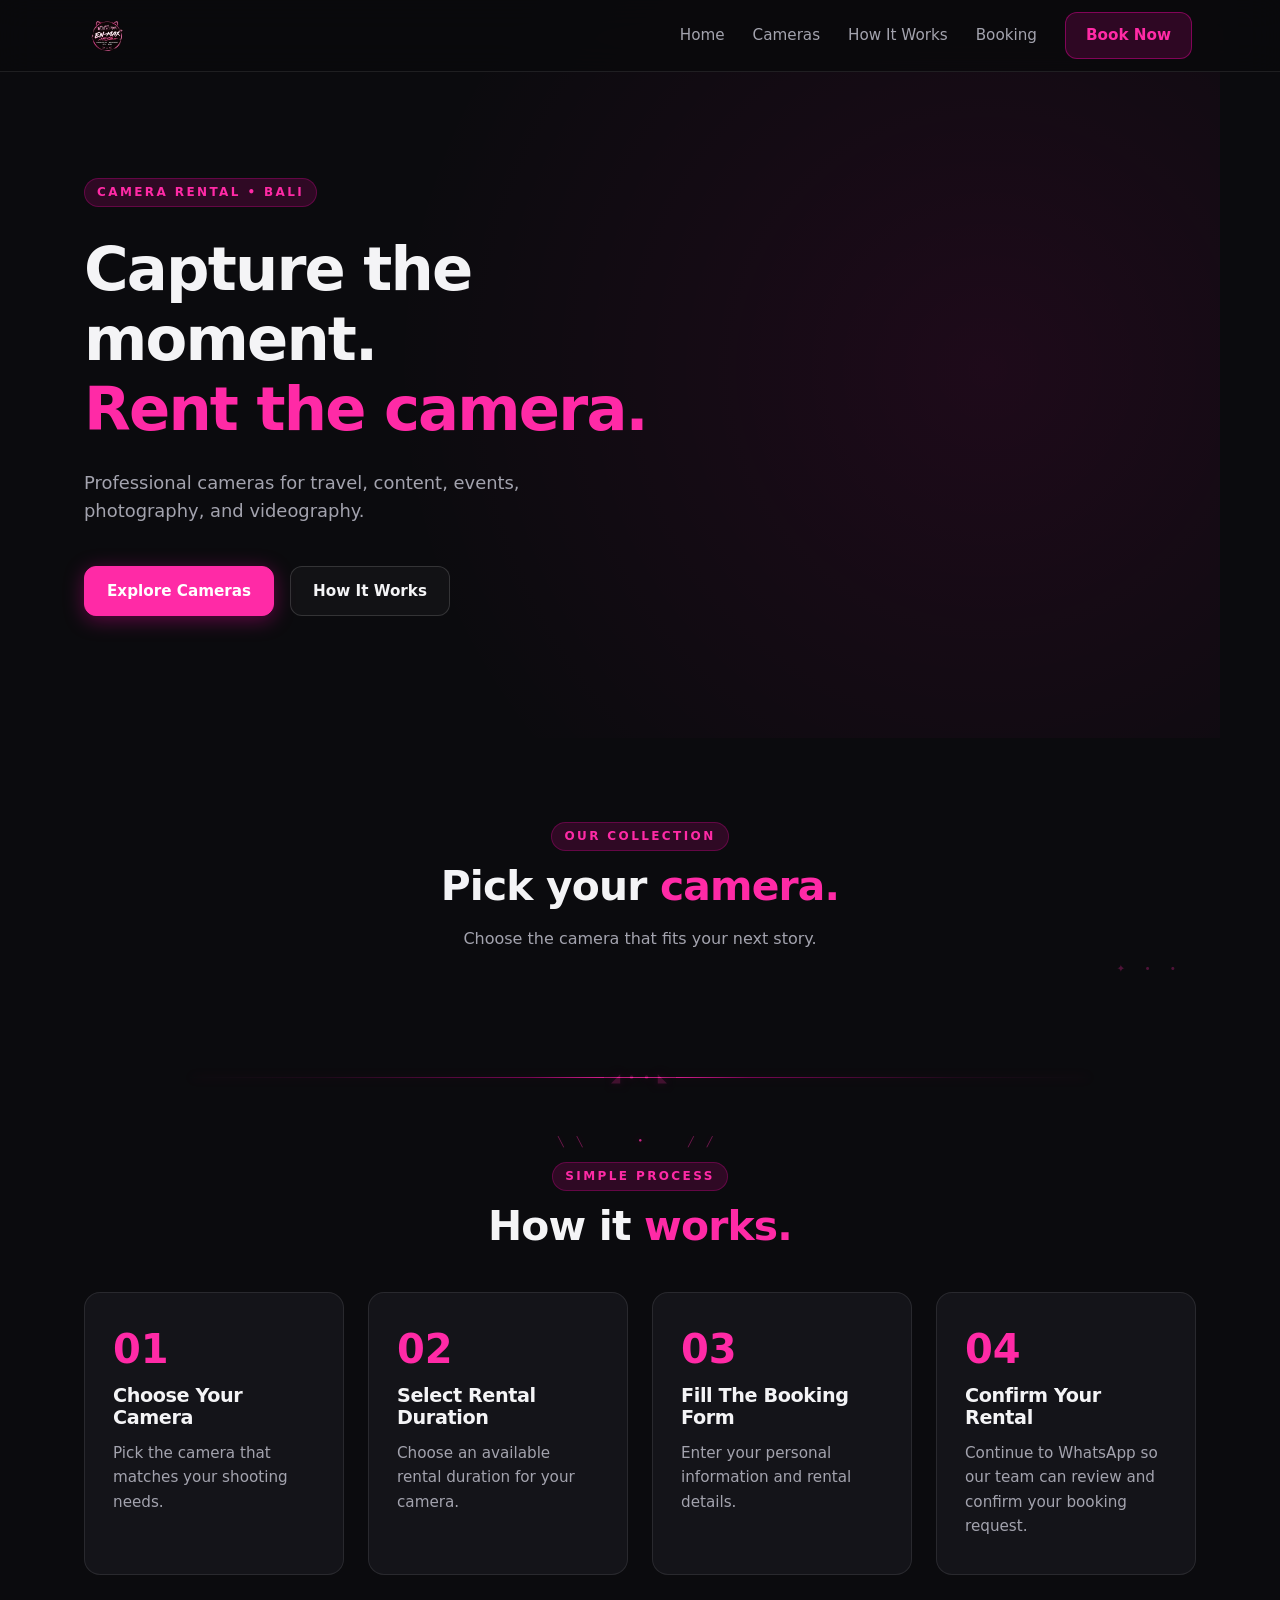
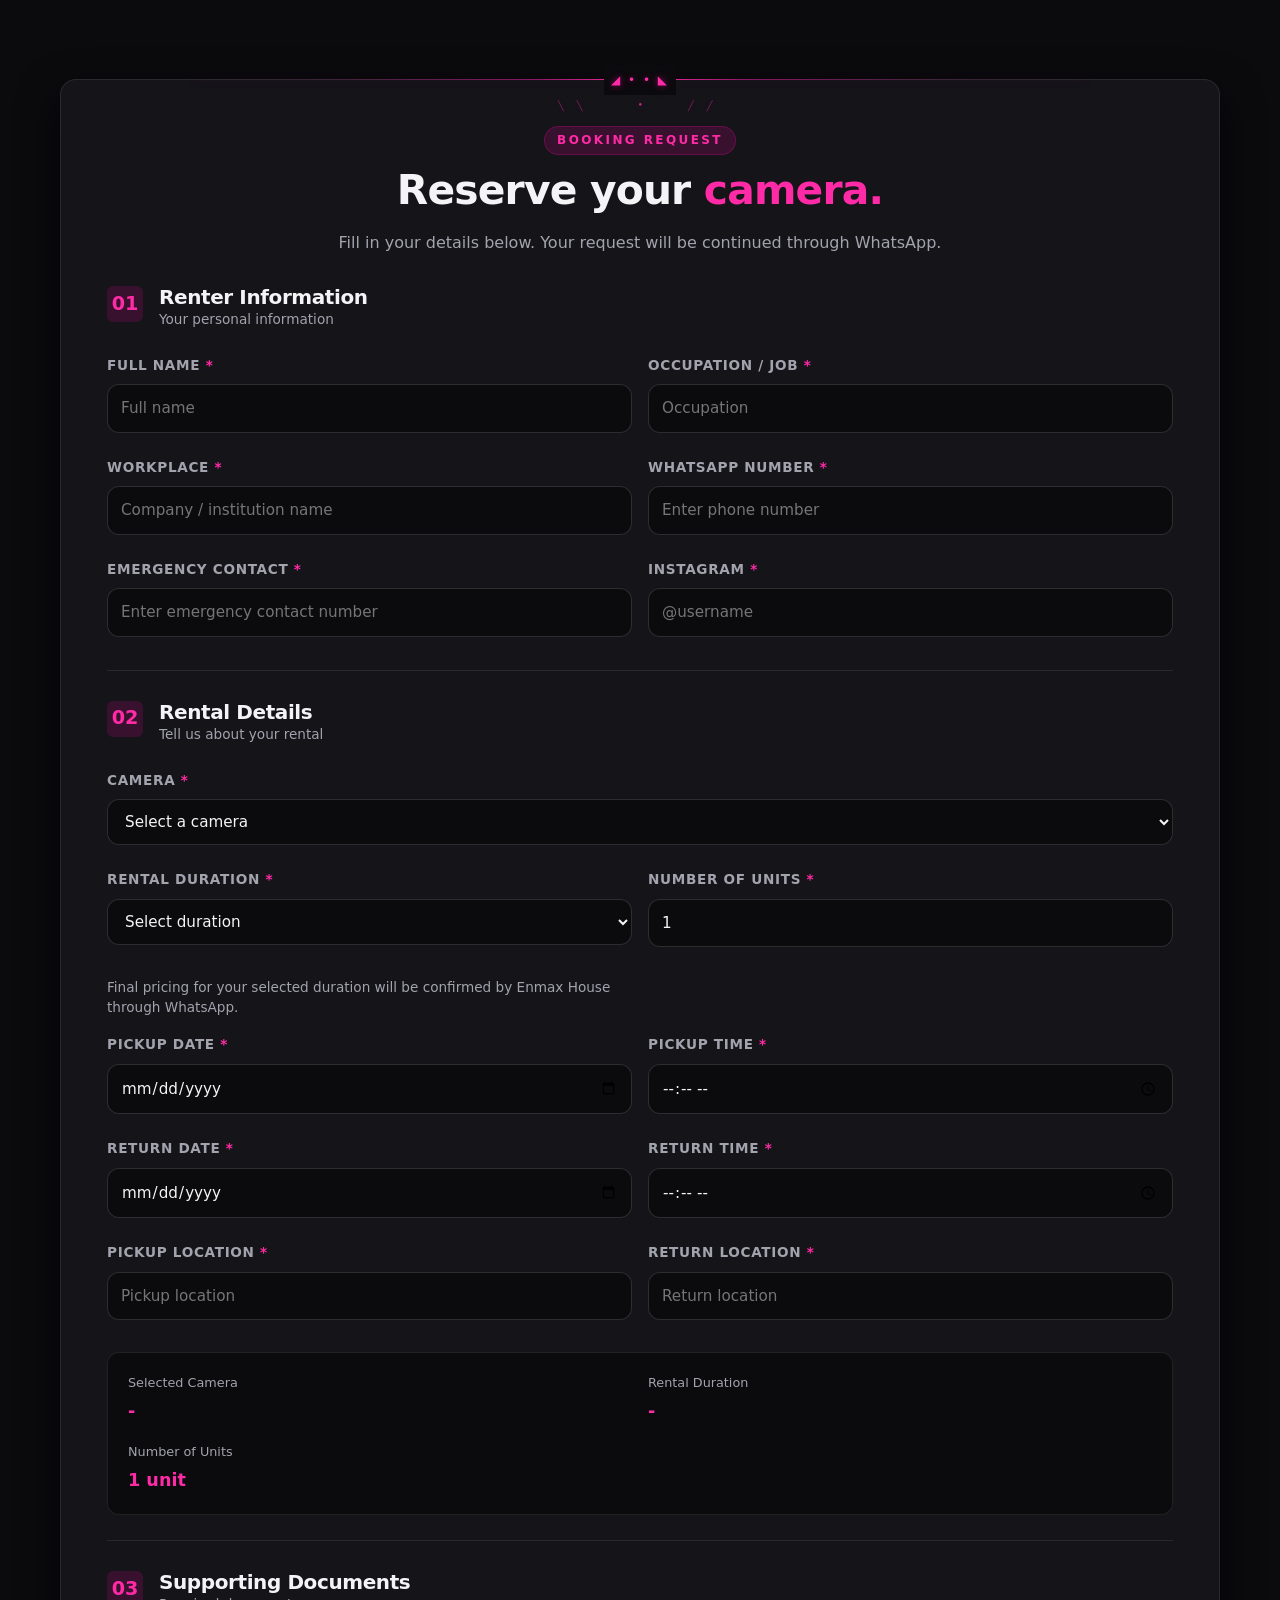
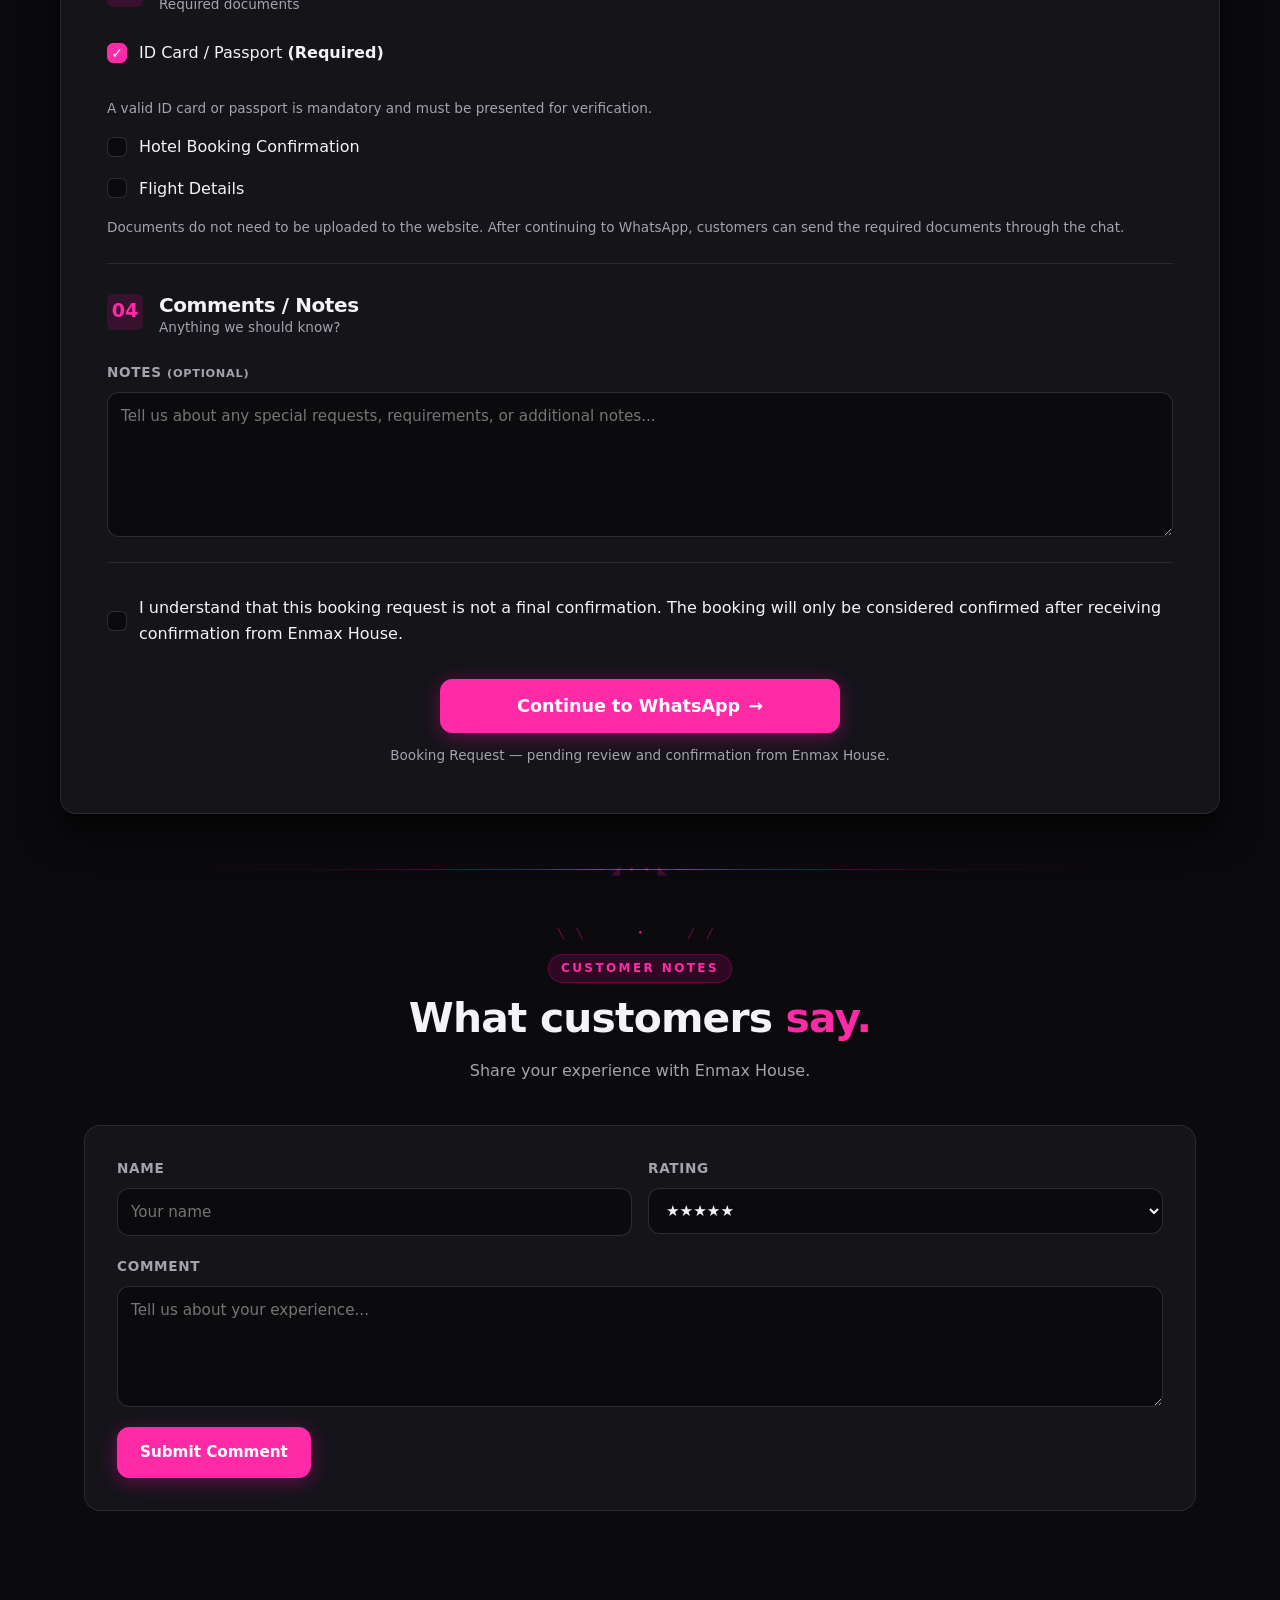
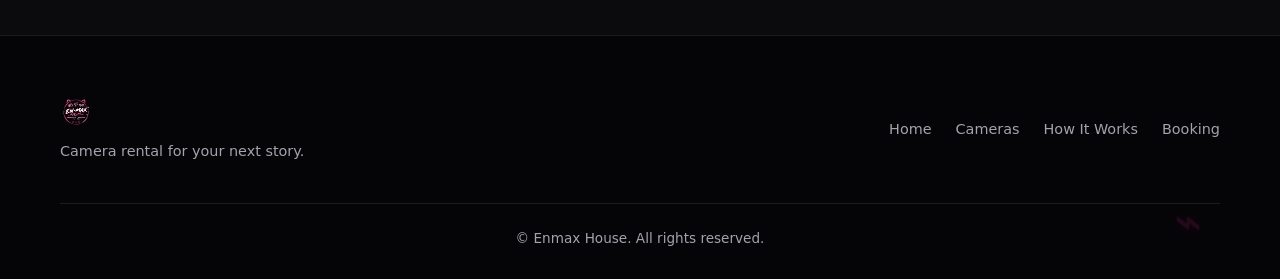
==== index.html @ c50aa487 "update design" ====
<!doctype html>
<html lang="en">
  <head>
    <meta charset="UTF-8" />
    <meta name="viewport" content="width=device-width, initial-scale=1.0" />
    <meta
      name="description"
      content="Enmax House — Camera rental in Bali for travel, content, events, photography, and videography."
    />

    <meta property="og:type" content="website" />
    <meta property="og:title" content="Enmax House — Camera Rental" />
    <meta
      property="og:description"
      content="Capture the moment. Rent the camera."
    />
    <meta
      property="og:image"
      content="https://enmaxhouse.my.id/assets/og-logo.jpg"
    />
    <meta property="og:url" content="https://enmaxhouse.my.id/" />
    <meta property="og:site_name" content="Enmax House" />

    <meta name="twitter:card" content="summary_large_image" />
    <meta name="twitter:title" content="Enmax House — Camera Rental" />
    <meta
      name="twitter:description"
      content="Capture the moment. Rent the camera."
    />
    <meta
      name="twitter:image"
      content="https://enmaxhouse.my.id/assets/og-logo.jpg"
    />

    <title>Enmax House — Camera Rental</title>

    <link rel="stylesheet" href="css/style.css" />
    <link
      rel="stylesheet"
      href="https://cdn.jsdelivr.net/npm/intl-tel-input@24.6.0/build/css/intlTelInput.css"
    />

    <style>
      /* ================= AVAILABILITY CALENDAR ================= */
      .availability-calendar-section {
        margin: 0 0 36px;
        padding: 24px;
        border: 1px solid rgba(255, 42, 166, 0.25);
        border-radius: 16px;
        background: rgba(15, 15, 19, 0.92);
        color: #f5f5f5;
      }

      .availability-calendar-heading h3 {
        margin: 0 0 8px;
        font-size: 1.35rem;
      }

      .availability-calendar-heading p,
      .availability-calendar-note {
        color: #b9b9c2;
        line-height: 1.6;
        font-size: 0.92rem;
      }

      .availability-calendar-controls {
        display: flex;
        flex-wrap: wrap;
        align-items: end;
        gap: 12px;
        margin: 18px 0;
      }

      .availability-calendar-controls .form-group {
        flex: 1 1 220px;
        margin: 0;
      }

      .availability-calendar-controls select {
        width: 100%;
        min-height: 44px;
      }

      .availability-calendar-toolbar {
        display: flex;
        justify-content: space-between;
        align-items: center;
        gap: 12px;
        margin: 18px 0 14px;
      }

      .availability-calendar-toolbar strong {
        text-align: center;
      }

      .availability-calendar-toolbar button,
      .calendar-date-button {
        font: inherit;
      }

      .availability-calendar-toolbar button {
        min-width: 40px;
        min-height: 38px;
        padding: 6px 12px;
        border: 1px solid rgba(255, 42, 166, 0.45);
        border-radius: 8px;
        background: #18181e;
        color: #fff;
        cursor: pointer;
      }

      .availability-calendar-toolbar button:hover {
        border-color: #ff2aa6;
        color: #ff2aa6;
      }

      .availability-calendar-grid {
        display: grid;
        grid-template-columns: repeat(7, minmax(0, 1fr));
        gap: 7px;
      }

      .calendar-weekday {
        padding: 8px 2px;
        text-align: center;
        color: #aaaab5;
        font-size: 0.76rem;
        font-weight: 700;
      }

      .calendar-date-button {
        display: flex;
        min-width: 0;
        min-height: 68px;
        flex-direction: column;
        align-items: center;
        justify-content: center;
        gap: 5px;
        padding: 5px 2px;
        border: 1px solid #303039;
        border-radius: 9px;
        background: #19191f;
        color: #fff;
        cursor: pointer;
      }

      .calendar-date-button:hover:not(:disabled) {
        border-color: #ff2aa6;
      }

      .calendar-date-button:disabled {
        cursor: not-allowed;
        opacity: 0.32;
      }

      .calendar-date-button.is-today {
        box-shadow: inset 0 0 0 1px #ff2aa6;
      }

      .calendar-date-button.has-booking {
        border-color: rgba(255, 177, 66, 0.85);
        background: rgba(255, 177, 66, 0.09);
      }

      .calendar-date-button.is-selected {
        border-color: #ff2aa6;
        background: rgba(255, 42, 166, 0.2);
        box-shadow: inset 0 0 0 1px #ff2aa6;
      }

      .calendar-date-number {
        font-size: 0.95rem;
        font-weight: 700;
      }

      .calendar-date-status {
        font-size: 0.62rem;
        color: #ffcf85;
        text-align: center;
        line-height: 1.15;
      }

      .calendar-date-button.is-selected .calendar-date-status {
        color: #ff8bd0;
      }

      .availability-calendar-legend {
        display: flex;
        flex-wrap: wrap;
        gap: 12px 18px;
        margin-top: 18px;
        color: #c4c4ce;
        font-size: 0.82rem;
      }

      .calendar-legend-item {
        display: inline-flex;
        align-items: center;
        gap: 7px;
      }

      .calendar-legend-dot {
        width: 10px;
        height: 10px;
        display: inline-block;
        border-radius: 50%;
        background: #55555f;
      }

      .calendar-legend-dot.booked {
        background: #ffb142;
      }

      .calendar-legend-dot.selected {
        background: #ff2aa6;
      }

      .calendar-open-button {
        width: 100%;
        margin-bottom: 16px;
      }

      @media (max-width: 600px) {
        .availability-calendar-section {
          padding: 15px;
        }

        .availability-calendar-grid {
          gap: 4px;
        }

        .calendar-date-button {
          min-height: 54px;
          border-radius: 6px;
        }

        .calendar-date-status {
          font-size: 0.53rem;
        }

        .calendar-weekday {
          font-size: 0.68rem;
        }
      }
    </style>
  </head>

  <body>
    <!-- NAVBAR -->
    <header class="navbar" id="navbar">
      <div class="nav-container">
        <a href="#home" class="logo">
          <img src="assets/logo.webp" alt="Enmax House" />
        </a>

        <nav class="nav-menu" id="navMenu">
          <a href="#home">Home</a>
          <a href="#cameras">Cameras</a>
          <a href="#how-it-works">How It Works</a>
          <a href="#booking">Booking</a>
          <a href="#booking" class="nav-cta">Book Now</a>
        </nav>

        <button
          type="button"
          class="menu-toggle"
          id="menuToggle"
          aria-label="Open navigation menu"
          aria-expanded="false"
        >
          ☰
        </button>
      </div>
    </header>

    <main>
      <!-- HERO -->
      <section class="hero" id="home">
        <div class="hero-cat" aria-hidden="true">
          <video autoplay muted loop playsinline>
            <source src="#" type="#" />
          </video>
        </div>

        <div class="hero-content">
          <span class="hero-label">CAMERA RENTAL • BALI</span>
          <h1>Capture the moment.<br /><span>Rent the camera.</span></h1>
          <p>
            Professional cameras for travel, content, events, photography, and
            videography.
          </p>

          <div class="hero-actions">
            <a href="#cameras" class="btn btn-primary">Explore Cameras</a>
            <a href="#how-it-works" class="btn btn-secondary">How It Works</a>
          </div>
        </div>
      </section>

      <!-- CAMERAS -->
      <section class="section cameras-section" id="cameras">
        <div class="section-heading">
          <span class="section-label">OUR COLLECTION</span>
          <h2>Pick your <span>camera.</span></h2>
          <p>Choose the camera that fits your next story.</p>
        </div>
        <div class="camera-grid" id="cameraGrid"></div>
      </section>

      <!-- HOW IT WORKS -->
      <section class="section how-section" id="how-it-works">
        <div class="section-heading">
          <span class="section-label">SIMPLE PROCESS</span>
          <h2>How it <span>works.</span></h2>
        </div>

        <div class="steps-grid">
          <div class="step-card">
            <span class="step-number">01</span>
            <h3>Choose Your Camera</h3>
            <p>Pick the camera that matches your shooting needs.</p>
          </div>
          <div class="step-card">
            <span class="step-number">02</span>
            <h3>Select Rental Duration</h3>
            <p>Choose an available rental duration for your camera.</p>
          </div>
          <div class="step-card">
            <span class="step-number">03</span>
            <h3>Fill The Booking Form</h3>
            <p>Enter your personal information and rental details.</p>
          </div>
          <div class="step-card">
            <span class="step-number">04</span>
            <h3>Confirm Your Rental</h3>
            <p>
              Continue to WhatsApp so our team can review and confirm your
              booking request.
            </p>
          </div>
        </div>
      </section>

      <!-- BOOKING -->
      <section class="section booking-section" id="booking">
        <div class="section-heading">
          <span class="section-label">BOOKING REQUEST</span>
          <h2>Reserve your <span>camera.</span></h2>
          <p>
            Fill in your details below. Your request will be continued through
            WhatsApp.
          </p>
        </div>

        <!-- Availability calendars are displayed inside each camera card. -->

        <form id="bookingForm" novalidate>
          <!-- RENTER INFORMATION -->
          <div class="form-section">
            <div class="form-section-heading">
              <span>01</span>
              <div>
                <h3>Renter Information</h3>
                <p>Your personal information</p>
              </div>
            </div>

            <div class="form-grid">
              <div class="form-group">
                <label for="fullName">Full Name <span>*</span></label>
                <input
                  type="text"
                  id="fullName"
                  name="fullName"
                  placeholder="Full name"
                  autocomplete="name"
                  required
                />
                <small class="error-message"></small>
              </div>

              <div class="form-group">
                <label for="occupation">Occupation / Job <span>*</span></label>
                <input
                  type="text"
                  id="occupation"
                  name="occupation"
                  placeholder="Occupation"
                  required
                />
                <small class="error-message"></small>
              </div>

              <div class="form-group">
                <label for="workplace">Workplace <span>*</span></label>
                <input
                  type="text"
                  id="workplace"
                  name="workplace"
                  placeholder="Company / institution name"
                  required
                />
                <small class="error-message"></small>
              </div>

              <div class="form-group">
                <label for="whatsapp">WhatsApp Number <span>*</span></label>
                <input
                  type="tel"
                  id="whatsapp"
                  name="whatsapp"
                  placeholder="Enter phone number"
                  autocomplete="tel"
                  required
                />
                <small class="error-message"></small>
              </div>

              <div class="form-group">
                <label for="emergencyContact"
                  >Emergency Contact <span>*</span></label
                >
                <input
                  type="tel"
                  id="emergencyContact"
                  name="emergencyContact"
                  placeholder="Enter emergency contact number"
                  autocomplete="tel"
                  required
                />
                <small class="error-message"></small>
              </div>

              <div class="form-group">
                <label for="instagram">Instagram <span>*</span></label>
                <input
                  type="text"
                  id="instagram"
                  name="instagram"
                  placeholder="@username"
                  required
                />
                <small class="error-message"></small>
              </div>
            </div>
          </div>

          <!-- RENTAL DETAILS -->
          <div class="form-section">
            <div class="form-section-heading">
              <span>02</span>
              <div>
                <h3>Rental Details</h3>
                <p>Tell us about your rental</p>
              </div>
            </div>

            <div class="form-grid">
              <div class="form-group full-width">
                <label for="cameraSelect">Camera <span>*</span></label>
                <select id="cameraSelect" name="camera" required>
                  <option value="">Select a camera</option>
                </select>
                <small class="error-message"></small>
              </div>

              <div class="form-group">
                <label for="rentalDuration"
                  >Rental Duration <span>*</span></label
                >
                <select id="rentalDuration" name="rentalDuration" required>
                  <option value="">Select duration</option>
                  <option value="6">6 hours</option>
                  <option value="12">12 hours</option>
                  <option value="24">24 hours</option>
                </select>
                <small class="error-message"></small>
                <small class="form-note">
                  Final pricing for your selected duration will be confirmed by
                  Enmax House through WhatsApp.
                </small>
              </div>

              <div class="form-group">
                <label for="cameraQuantity"
                  >Number of Units <span>*</span></label
                >
                <input
                  type="number"
                  id="cameraQuantity"
                  name="cameraQuantity"
                  value="1"
                  min="1"
                  step="1"
                  required
                />
                <small class="error-message"></small>
              </div>

              <div class="form-group">
                <label for="startDate">Pickup Date <span>*</span></label>
                <input type="date" id="startDate" name="startDate" required />
                <small class="error-message"></small>
              </div>

              <div class="form-group">
                <label for="startTime">Pickup Time <span>*</span></label>
                <input type="time" id="startTime" name="startTime" required />
                <small class="error-message"></small>
              </div>

              <div class="form-group">
                <label for="endDate">Return Date <span>*</span></label>
                <input type="date" id="endDate" name="endDate" required />
                <small class="error-message"></small>
              </div>

              <div class="form-group">
                <label for="endTime">Return Time <span>*</span></label>
                <input type="time" id="endTime" name="endTime" required />
                <small class="error-message"></small>
              </div>

              <div class="form-group">
                <label for="pickupLocation"
                  >Pickup Location <span>*</span></label
                >
                <input
                  type="text"
                  id="pickupLocation"
                  name="pickupLocation"
                  placeholder="Pickup location"
                  required
                />
                <small class="error-message"></small>
              </div>

              <div class="form-group">
                <label for="returnLocation"
                  >Return Location <span>*</span></label
                >
                <input
                  type="text"
                  id="returnLocation"
                  name="returnLocation"
                  placeholder="Return location"
                  required
                />
                <small class="error-message"></small>
              </div>
            </div>

            <div class="rental-summary" id="rentalSummary">
              <div>
                <span>Selected Camera</span>
                <strong id="summaryCamera">-</strong>
              </div>
              <div>
                <span>Rental Duration</span>
                <strong id="summaryDuration">-</strong>
              </div>
              <div>
                <span>Number of Units</span>
                <strong id="summaryQuantity">1 unit</strong>
              </div>
            </div>
          </div>

          <!-- SUPPORTING DOCUMENTS -->
          <div class="form-section">
            <div class="form-section-heading">
              <span>03</span>
              <div>
                <h3>Supporting Documents</h3>
                <p>Required documents</p>
              </div>
            </div>

            <div class="checkbox-list">
              <label class="checkbox-item">
                <input
                  type="checkbox"
                  id="ktpCheck"
                  name="ktpCheck"
                  checked
                  disabled
                  aria-describedby="idDocumentNote"
                />
                <span class="custom-checkbox"></span>
                <span>ID Card / Passport <strong>(Required)</strong></span>
              </label>

              <p class="form-note" id="idDocumentNote">
                A valid ID card or passport is mandatory and must be presented
                for verification.
              </p>

              <label class="checkbox-item">
                <input type="checkbox" id="hotelCheck" name="hotelCheck" />
                <span class="custom-checkbox"></span>
                <span>Hotel Booking Confirmation</span>
              </label>

              <label class="checkbox-item">
                <input type="checkbox" id="flightCheck" name="flightCheck" />
                <span class="custom-checkbox"></span>
                <span>Flight Details</span>
              </label>
            </div>

            <p class="form-note">
              Documents do not need to be uploaded to the website. After
              continuing to WhatsApp, customers can send the required documents
              through the chat.
            </p>
          </div>

          <!-- ADDITIONAL COMMENTS -->
          <div class="form-section">
            <div class="form-section-heading">
              <span>04</span>
              <div>
                <h3>Comments / Notes</h3>
                <p>Anything we should know?</p>
              </div>
            </div>

            <div class="form-group">
              <label for="comments">Notes <small>(optional)</small></label>
              <textarea
                id="comments"
                name="comments"
                rows="5"
                placeholder="Tell us about any special requests, requirements, or additional notes..."
              ></textarea>
            </div>
          </div>

          <!-- AGREEMENT -->
          <div class="agreement-section">
            <label class="checkbox-item agreement">
              <input type="checkbox" id="agreement" name="agreement" required />
              <span class="custom-checkbox"></span>
              <span>
                I understand that this booking request is not a final
                confirmation. The booking will only be considered confirmed
                after receiving confirmation from Enmax House.
              </span>
            </label>
            <small
              class="error-message agreement-error"
              id="agreementError"
            ></small>
          </div>

          <!-- SUBMIT -->
          <div class="submit-section">
            <button
              type="submit"
              class="btn btn-primary submit-button"
              id="submitButton"
            >
              Continue to WhatsApp <span>→</span>
            </button>
            <p class="booking-disclaimer">
              Booking Request — pending review and confirmation from Enmax
              House.
            </p>
          </div>
        </form>
      </section>

      <!-- CUSTOMER COMMENTS -->
      <section class="section comments-section" id="comments-section">
        <div class="section-heading">
          <span class="section-label">CUSTOMER NOTES</span>
          <h2>What customers <span>say.</span></h2>
          <p>Share your experience with Enmax House.</p>
        </div>

        <form id="commentForm" class="comment-form">
          <div class="form-grid">
            <div class="form-group">
              <label for="commentName">Name</label>
              <input
                type="text"
                id="commentName"
                placeholder="Your name"
                maxlength="50"
                required
              />
            </div>
            <div class="form-group">
              <label for="commentRating">Rating</label>
              <select id="commentRating" required>
                <option value="5">★★★★★</option>
                <option value="4">★★★★☆</option>
                <option value="3">★★★☆☆</option>
                <option value="2">★★☆☆☆</option>
                <option value="1">★☆☆☆☆</option>
              </select>
            </div>
          </div>

          <div class="form-group">
            <label for="commentText">Comment</label>
            <textarea
              id="commentText"
              rows="4"
              maxlength="500"
              placeholder="Tell us about your experience..."
              required
            ></textarea>
          </div>

          <button type="submit" class="btn btn-primary">Submit Comment</button>
        </form>

        <div class="comments-list" id="commentsList"></div>
      </section>
    </main>

    <!-- CAMERA MODAL -->
    <div class="camera-modal" id="cameraModal" aria-hidden="true">
      <div class="modal-overlay" id="modalOverlay"></div>

      <div
        class="modal-content"
        role="dialog"
        aria-modal="true"
        aria-labelledby="modalCameraName"
      >
        <button
          type="button"
          class="modal-close"
          id="modalClose"
          aria-label="Close camera details"
        >
          ×
        </button>

        <div class="modal-gallery">
          <div class="modal-image-wrapper">
            <img id="modalCameraImage" src="" alt="" />
          </div>
          <button
            type="button"
            class="gallery-arrow gallery-prev"
            id="galleryPrev"
            aria-label="Previous photo"
          >
            ←
          </button>
          <button
            type="button"
            class="gallery-arrow gallery-next"
            id="galleryNext"
            aria-label="Next photo"
          >
            →
          </button>
          <div class="gallery-counter" id="galleryCounter">1 / 1</div>
        </div>

        <div class="modal-details">
          <span class="camera-category" id="modalCameraCategory"></span>
          <h2 id="modalCameraName"></h2>
          <p id="modalCameraDescription"></p>

          <div class="modal-price">
            <span>Starting from</span>
            <strong id="modalCameraPrice"></strong>
          </div>

          <div class="form-group modal-duration-group">
            <label for="modalRentalDuration">Rental Duration</label>
            <select id="modalRentalDuration">
              <option value="6">6 hours</option>
              <option value="12">12 hours</option>
              <option value="24" selected>24 hours</option>
            </select>
            <small class="form-note">
              Final pricing for the selected duration will be confirmed by Enmax
              House.
            </small>
          </div>

          <button
            type="button"
            class="btn btn-primary modal-book-button"
            id="modalBookButton"
          >
            Book This Camera →
          </button>
        </div>
      </div>
    </div>

    <!-- FOOTER -->
    <footer class="footer">
      <div class="footer-container">
        <div class="footer-brand">
          <img src="assets/logo.webp" alt="Enmax House" />
          <p>Camera rental for your next story.</p>
        </div>

        <div class="footer-links">
          <a href="#home">Home</a>
          <a href="#cameras">Cameras</a>
          <a href="#how-it-works">How It Works</a>
          <a href="#booking">Booking</a>
        </div>
      </div>

      <div class="footer-bottom">
        <p>
          © <span id="currentYear"></span> Enmax House. All rights reserved.
        </p>
      </div>
    </footer>

    <script src="https://cdn.jsdelivr.net/npm/@supabase/supabase-js@2"></script>
    <script src="https://cdn.jsdelivr.net/npm/intl-tel-input@24.6.0/build/js/intlTelInput.min.js"></script>
    <script src="js/script.js"></script>
  </body>
</html>
---- css/style.css ----
/* ==========================================================================
   ENMAX HOUSE — CAMERA RENTAL (BALI)
   CSS Design Architecture & Theme Stylesheet
   ========================================================================== */

/* --------------------------------------------------------------------------
   01. DESIGN SYSTEM VARIABLES
   -------------------------------------------------------------------------- */
:root {
  --bg-main: #0a0a0c;
  --bg-surface: #121216;
  --bg-surface-elevated: #1a1a22;
  --bg-surface-hover: #22222d;

  --accent-pink: #ff00a8;
  --accent-pink-hover: #e60098;
  --accent-pink-dim: rgba(255, 0, 168, 0.15);
  --accent-pink-glow: rgba(255, 0, 168, 0.35);

  --text-main: #f4f4f6;
  --text-muted: #9393a2;
  --text-dark: #0a0a0c;

  --border-subtle: rgba(255, 255, 255, 0.08);
  --border-medium: rgba(255, 255, 255, 0.16);
  --border-accent: rgba(255, 0, 168, 0.4);

  --font-family:
    system-ui, -apple-system, BlinkMacSystemFont, "Segoe UI", Roboto, Helvetica,
    Arial, sans-serif;

  --radius-sm: 6px;
  --radius-md: 12px;
  --radius-lg: 20px;
  --radius-full: 9999px;

  --shadow-sm: 0 4px 12px rgba(0, 0, 0, 0.4);
  --shadow-md: 0 8px 24px rgba(0, 0, 0, 0.6);
  --shadow-lg: 0 16px 40px rgba(0, 0, 0, 0.8);

  --glow-pink: 0 0 25px var(--accent-pink-glow);

  --transition-fast: 0.2s cubic-bezier(0.16, 1, 0.3, 1);
  --transition-normal: 0.3s cubic-bezier(0.16, 1, 0.3, 1);

  --max-width: 1240px;
  --header-height: 80px;
}

/* --------------------------------------------------------------------------
   02. RESET & BASE STYLES
   -------------------------------------------------------------------------- */
*,
*::before,
*::after {
  box-sizing: border-box;
  margin: 0;
  padding: 0;
}

html {
  scroll-behavior: smooth;
  font-size: 16px;
  background-color: var(--bg-main);
  color: var(--text-main);
}

body {
  font-family: var(--font-family);
  line-height: 1.6;
  background-color: var(--bg-main);
  color: var(--text-main);
  overflow-x: hidden;
  -webkit-font-smoothing: antialiased;
  -moz-osx-font-smoothing: grayscale;
}

img {
  max-width: 100%;
  height: auto;
  display: block;
}

a {
  color: inherit;
  text-decoration: none;
  transition: color var(--transition-fast);
}

button,
input,
select,
textarea {
  font: inherit;
  color: inherit;
  background: none;
  border: none;
  outline: none;
}

/* --------------------------------------------------------------------------
   03. TYPOGRAPHY & COMMON ELEMENTS
   -------------------------------------------------------------------------- */
h1,
h2,
h3,
h4 {
  font-weight: 700;
  line-height: 1.15;
  letter-spacing: -0.02em;
  color: var(--text-main);
}

.section {
  padding: 100px 24px;
  max-width: var(--max-width);
  margin: 0 auto;
  position: relative;
}

.section-heading {
  text-align: center;
  max-width: 640px;
  margin: 0 auto 60px auto;
  position: relative;
}

.section-label,
.hero-label {
  display: inline-block;
  font-size: 0.75rem;
  font-weight: 700;
  letter-spacing: 0.2em;
  text-transform: uppercase;
  color: var(--accent-pink);
  margin-bottom: 12px;
  padding: 4px 12px;
  background: var(--accent-pink-dim);
  border: 1px solid rgba(255, 0, 168, 0.25);
  border-radius: var(--radius-full);
}

.section-heading h2 {
  font-size: 2.75rem;
  margin-bottom: 16px;
}

.section-heading h2 span,
.hero-content h1 span,
.how-section h2 span,
.booking-section h2 span,
.comments-section h2 span {
  color: var(--accent-pink);
}

.section-heading p {
  color: var(--text-muted);
  font-size: 1.1rem;
}

/* --------------------------------------------------------------------------
   04. BUTTON SYSTEM
   -------------------------------------------------------------------------- */
.btn {
  display: inline-flex;
  align-items: center;
  justify-content: center;
  gap: 8px;
  padding: 14px 28px;
  font-weight: 600;
  font-size: 0.95rem;
  border-radius: var(--radius-md);
  cursor: pointer;
  transition: all var(--transition-fast);
  white-space: nowrap;
}

.btn-primary {
  background-color: var(--accent-pink);
  color: #ffffff;
  border: 1px solid var(--accent-pink);
  box-shadow: 0 4px 20px var(--accent-pink-glow);
}

.btn-primary:hover {
  background-color: var(--accent-pink-hover);
  border-color: var(--accent-pink-hover);
  transform: translateY(-2px);
  box-shadow: 0 8px 25px var(--accent-pink-glow);
}

.btn-secondary {
  background-color: rgba(255, 255, 255, 0.03);
  color: var(--text-main);
  border: 1px solid var(--border-medium);
}

.btn-secondary:hover {
  border-color: var(--accent-pink);
  color: var(--accent-pink);
  background-color: var(--accent-pink-dim);
  transform: translateY(-2px);
}

/* --------------------------------------------------------------------------
   05. NAVBAR
   -------------------------------------------------------------------------- */
.navbar {
  position: fixed;
  top: 0;
  left: 0;
  right: 0;
  height: var(--header-height);
  z-index: 1000;
  background: rgba(10, 10, 12, 0.85);
  backdrop-filter: blur(16px);
  -webkit-backdrop-filter: blur(16px);
  border-bottom: 1px solid var(--border-subtle);
  display: flex;
  align-items: center;
}

.nav-container {
  width: 100%;
  max-width: var(--max-width);
  margin: 0 auto;
  padding: 0 24px;
  display: flex;
  align-items: center;
  justify-content: space-between;
}

.logo img {
  height: 38px;
  width: auto;
  object-fit: contain;
}

.nav-menu {
  display: flex;
  align-items: center;
  gap: 32px;
}

.nav-menu a {
  font-size: 0.95rem;
  font-weight: 500;
  color: var(--text-muted);
}

.nav-menu a:hover {
  color: var(--accent-pink);
}

.nav-cta {
  padding: 10px 20px !important;
  background: var(--accent-pink-dim);
  border: 1px solid var(--border-accent);
  color: var(--accent-pink) !important;
  border-radius: var(--radius-md);
  font-weight: 600 !important;
  transition: all var(--transition-fast) !important;
}

.nav-cta:hover {
  background: var(--accent-pink) !important;
  color: #ffffff !important;
  box-shadow: var(--glow-pink);
}

.menu-toggle {
  display: none;
  width: 42px;
  height: 42px;
  align-items: center;
  justify-content: center;
  font-size: 1.5rem;
  color: var(--text-main);
  cursor: pointer;
  border: 1px solid transparent;
  border-radius: var(--radius-md);
  transition: all var(--transition-fast);
  position: relative;
  z-index: 1002;
}

.menu-toggle:hover {
  color: var(--accent-pink);
  border-color: var(--border-accent);
}

/* --------------------------------------------------------------------------
   06. HERO SECTION
   -------------------------------------------------------------------------- */

.hero {
  min-height: 90vh;
  padding: calc(var(--header-height) + 60px) 24px 80px 24px;
  max-width: var(--max-width);
  margin: 0 auto;
  display: flex;
  align-items: center;
  position: relative;

  background: radial-gradient(
    circle at 80% 50%,
    rgba(255, 0, 168, 0.08) 0%,
    transparent 60%
  );

  overflow: hidden;
}

.hero-content {
  max-width: 680px;
  position: relative;
  z-index: 2;
}

.hero-content h1 {
  font-size: 4rem;
  margin: 16px 0 24px 0;
  letter-spacing: -0.03em;
}

.hero-content p {
  font-size: 1.25rem;
  color: var(--text-muted);
  margin-bottom: 40px;
  max-width: 520px;
}

.hero-actions {
  display: flex;
  gap: 16px;
}

/* --------------------------------------------------------------------------
   HERO CAT VIDEO
   -------------------------------------------------------------------------- */

.hero-cat {
  position: absolute;

  top: 50%;
  right: 4%;

  transform: translateY(-50%);

  width: min(34vw, 420px);
  aspect-ratio: 1 / 1;

  z-index: 1;
  pointer-events: none;

  display: flex;
  align-items: center;
  justify-content: center;

  overflow: visible;
}

.hero-cat video {
  display: block;

  width: 100%;
  height: 100%;

  object-fit: contain;

  filter: drop-shadow(0 0 18px rgba(255, 0, 168, 0.12))
    drop-shadow(0 0 35px rgba(255, 0, 168, 0.06));
}

/* ========================================================================== 
   HERO CAT VIDEO — RESPONSIVE
   ========================================================================== */

@media (max-width: 992px) {
  .hero-cat {
    right: 1%;
    width: 300px;
    opacity: 0.85;
  }
}

@media (max-width: 768px) {
  .hero-cat {
    top: auto;
    right: -10px;
    bottom: 10px;

    transform: none;

    width: 190px;
    height: 190px;

    opacity: 0.7;
    z-index: 1;
  }
}

@media (max-width: 480px) {
  .hero-cat {
    right: -5px;
    bottom: 5px;

    width: 165px;
    height: 165px;

    opacity: 0.6;
  }
}

/* --------------------------------------------------------------------------
   07. CAMERAS CATALOGUE
   -------------------------------------------------------------------------- */
.camera-grid {
  display: grid;
  grid-template-columns: repeat(auto-fill, minmax(320px, 1fr));
  gap: 32px;
  position: relative;
}

.camera-card {
  background: var(--bg-surface);
  border: 1px solid var(--border-subtle);
  border-radius: var(--radius-lg);
  overflow: hidden;
  display: flex;
  flex-direction: column;
  transition: all var(--transition-normal);
  position: relative;
}

.camera-card:hover {
  transform: translateY(-6px);
  border-color: var(--border-accent);
  box-shadow:
    0 12px 30px rgba(0, 0, 0, 0.5),
    0 0 20px rgba(255, 0, 168, 0.15);
}

/* Camera image ALWAYS square */
.camera-card-image {
  position: relative;
  width: 100%;
  aspect-ratio: 1 / 1;
  background: #000;
  overflow: hidden;
}

.camera-card-image img {
  width: 100%;
  height: 100%;
  object-fit: cover;
  object-position: center;
  transition: transform 0.5s cubic-bezier(0.16, 1, 0.3, 1);
}

.camera-card:hover .camera-card-image img {
  transform: scale(1.05);
}

.camera-badge {
  position: absolute;
  top: 16px;
  right: 16px;
  background: rgba(10, 10, 12, 0.75);
  backdrop-filter: blur(8px);
  border: 1px solid rgba(255, 255, 255, 0.1);
  padding: 4px 10px;
  border-radius: var(--radius-full);
  font-size: 0.75rem;
  font-weight: 600;
  color: #10b981;
}

.camera-card-content {
  padding: 24px;
  display: flex;
  flex-direction: column;
  flex-grow: 1;
}

.camera-category {
  font-size: 0.75rem;
  font-weight: 600;
  letter-spacing: 0.1em;
  color: var(--accent-pink);
  text-transform: uppercase;
  margin-bottom: 8px;
  display: block;
}

.camera-card-content h3 {
  font-size: 1.35rem;
  margin-bottom: 8px;
}

.camera-card-content p {
  color: var(--text-muted);
  font-size: 0.9rem;
  margin-bottom: 20px;
  flex-grow: 1;
}

.camera-card-footer {
  display: flex;
  align-items: center;
  justify-content: space-between;
  gap: 16px;
  padding-top: 16px;
  border-top: 1px solid var(--border-subtle);
}

.camera-price {
  font-size: 1.25rem;
  font-weight: 700;
  color: var(--text-main);
}

.camera-price span {
  font-size: 0.8rem;
  font-weight: 400;
  color: var(--text-muted);
}

/* --------------------------------------------------------------------------
   08. HOW IT WORKS
   -------------------------------------------------------------------------- */
.steps-grid {
  display: grid;
  grid-template-columns: repeat(auto-fit, minmax(240px, 1fr));
  gap: 24px;
}

.step-card {
  background: var(--bg-surface);
  border: 1px solid var(--border-subtle);
  padding: 36px 28px;
  border-radius: var(--radius-lg);
  position: relative;
  transition: border-color var(--transition-fast);
}

.step-card:hover {
  border-color: var(--border-medium);
}

.step-number {
  display: inline-block;
  font-size: 2.5rem;
  font-weight: 800;
  color: var(--accent-pink);
  margin-bottom: 16px;
  line-height: 1;
}

.step-card h3 {
  font-size: 1.2rem;
  margin-bottom: 12px;
}

.step-card p {
  color: var(--text-muted);
  font-size: 0.95rem;
}

/* --------------------------------------------------------------------------
   09. BOOKING SECTION
   -------------------------------------------------------------------------- */
.booking-section {
  background: var(--bg-surface);
  border: 1px solid var(--border-subtle);
  border-radius: var(--radius-lg);
  padding: 60px 48px;
  margin-top: 40px;
  margin-bottom: 80px;
  box-shadow: var(--shadow-lg);
  position: relative;
}

.form-section {
  margin-bottom: 40px;
  padding-bottom: 32px;
  border-bottom: 1px solid var(--border-subtle);
}

.form-section-heading {
  display: flex;
  align-items: flex-start;
  gap: 16px;
  margin-bottom: 24px;
}

.form-section-heading > span {
  font-size: 1.2rem;
  font-weight: 800;
  color: var(--accent-pink);
  background: var(--accent-pink-dim);
  width: 36px;
  height: 36px;
  border-radius: var(--radius-sm);
  display: flex;
  align-items: center;
  justify-content: center;
  flex-shrink: 0;
}

.form-section-heading h3 {
  font-size: 1.25rem;
}

.form-section-heading p {
  font-size: 0.85rem;
  color: var(--text-muted);
}

.form-grid {
  display: grid;
  grid-template-columns: repeat(2, 1fr);
  gap: 20px;
}

.form-group {
  display: flex;
  flex-direction: column;
  gap: 8px;
}

.form-group.full-width {
  grid-column: span 2;
}

.form-group label {
  font-size: 0.85rem;
  font-weight: 600;
  text-transform: uppercase;
  letter-spacing: 0.05em;
  color: var(--text-muted);
}

.form-group label span {
  color: var(--accent-pink);
}

.form-group input,
.form-group select,
.form-group textarea {
  width: 100%;
  background: var(--bg-main);
  border: 1px solid var(--border-medium);
  border-radius: var(--radius-md);
  padding: 12px 16px;
  color: var(--text-main);
  font-size: 0.95rem;
  transition: all var(--transition-fast);
}

.form-group input:focus,
.form-group select:focus,
.form-group textarea:focus {
  border-color: var(--accent-pink);
  box-shadow: 0 0 0 3px var(--accent-pink-dim);
}

.form-group select option {
  background: var(--bg-surface);
  color: var(--text-main);
}

.error-message {
  color: #ff4d4d;
  font-size: 0.8rem;
}

.rental-summary {
  margin-top: 24px;
  background: var(--bg-main);
  border: 1px solid var(--border-subtle);
  border-radius: var(--radius-md);
  padding: 20px;
  display: grid;
  grid-template-columns: repeat(2, 1fr);
  gap: 16px;
}

.rental-summary div {
  display: flex;
  flex-direction: column;
  gap: 4px;
}

.rental-summary span {
  font-size: 0.8rem;
  color: var(--text-muted);
}

.rental-summary strong {
  font-size: 1.1rem;
  color: var(--accent-pink);
}

.checkbox-list {
  display: flex;
  flex-direction: column;
  gap: 16px;
}

.checkbox-item {
  display: flex;
  align-items: center;
  gap: 12px;
  cursor: pointer;
  user-select: none;
}

.checkbox-item input[type="checkbox"] {
  display: none;
}

.custom-checkbox {
  width: 20px;
  height: 20px;
  border: 1px solid var(--border-medium);
  border-radius: var(--radius-sm);
  background: var(--bg-main);
  display: inline-block;
  position: relative;
  transition: all var(--transition-fast);
  flex-shrink: 0;
}

.checkbox-item input[type="checkbox"]:checked + .custom-checkbox {
  background: var(--accent-pink);
  border-color: var(--accent-pink);
}

.checkbox-item input[type="checkbox"]:checked + .custom-checkbox::after {
  content: "✓";
  position: absolute;
  color: #fff;
  font-size: 14px;
  font-weight: bold;
  top: 50%;
  left: 50%;
  transform: translate(-50%, -50%);
}

.form-note {
  margin-top: 16px;
  font-size: 0.85rem;
  color: var(--text-muted);
  line-height: 1.5;
}

.agreement-section {
  margin: 32px 0;
}

.submit-section {
  text-align: center;
}

.submit-button {
  width: 100%;
  max-width: 400px;
  padding: 16px 32px;
  font-size: 1.1rem;
}

.booking-disclaimer {
  margin-top: 12px;
  font-size: 0.85rem;
  color: var(--text-muted);
}

/* --------------------------------------------------------------------------
   10. COMMENTS SECTION
   -------------------------------------------------------------------------- */
.comment-form {
  background: var(--bg-surface);
  border: 1px solid var(--border-subtle);
  border-radius: var(--radius-lg);
  padding: 32px;
  margin-bottom: 40px;
}

.comment-form .form-group {
  margin-bottom: 20px;
}

.comments-list {
  display: grid;
  grid-template-columns: repeat(auto-fill, minmax(300px, 1fr));
  gap: 20px;
}

.comment-card {
  background: var(--bg-surface);
  border: 1px solid var(--border-subtle);
  border-radius: var(--radius-md);
  padding: 20px;
}

.comment-header {
  display: flex;
  justify-content: space-between;
  align-items: center;
  margin-bottom: 12px;
}

.comment-author {
  font-weight: 600;
}

.comment-rating {
  color: var(--accent-pink);
}

/* --------------------------------------------------------------------------
   11. CAMERA MODAL
   -------------------------------------------------------------------------- */
.camera-modal {
  position: fixed;
  inset: 0;
  z-index: 2000;
  display: flex;
  align-items: center;
  justify-content: center;
  opacity: 0;
  pointer-events: none;
  transition: opacity var(--transition-normal);
}

.camera-modal[aria-hidden="false"] {
  opacity: 1;
  pointer-events: auto;
}

.modal-overlay {
  position: absolute;
  inset: 0;
  background: rgba(0, 0, 0, 0.85);
  backdrop-filter: blur(8px);
  -webkit-backdrop-filter: blur(8px);
}

.modal-content {
  position: relative;
  background: var(--bg-surface);
  border: 1px solid var(--border-medium);
  border-radius: var(--radius-lg);
  width: 90%;
  max-width: 800px;
  max-height: 90vh;
  overflow: hidden;
  display: grid;
  grid-template-columns: 1fr 1fr;
  z-index: 10;
  box-shadow: var(--shadow-lg);
}

/* Close button */
.modal-close {
  position: absolute;
  top: 16px;
  right: 16px;
  width: 36px;
  height: 36px;
  background: var(--bg-main);
  border: 1px solid var(--border-subtle);
  border-radius: var(--radius-full);
  color: var(--text-main);
  font-size: 1.25rem;
  cursor: pointer;
  z-index: 20;
  display: flex;
  align-items: center;
  justify-content: center;
  transition: all var(--transition-fast);
}

.modal-close:hover {
  border-color: var(--accent-pink);
  color: var(--accent-pink);
}

/* --------------------------------------------------------------------------
   CAMERA GALLERY
   -------------------------------------------------------------------------- */

/*
   IMPORTANT:
   - Gallery has fixed height.
   - Camera/sample images never control modal height.
   - object-fit: contain keeps the ORIGINAL photo ratio.
*/

.modal-gallery {
  position: relative;
  width: 100%;
  height: 420px;
  min-height: 420px;
  background: #000;
  overflow: hidden;
  touch-action: pan-y;
}

.modal-image-wrapper {
  position: relative;
  width: 100%;
  height: 100%;
  min-height: 0;
  background: #000;

  display: flex;
  align-items: center;
  justify-content: center;

  overflow: hidden;
  padding: 20px;
}

.modal-image-wrapper img {
  display: block;
  width: 100%;
  height: 100%;

  object-fit: contain;
  object-position: center;

  user-select: none;
  -webkit-user-drag: none;
}

/* Gallery arrows */
.gallery-arrow {
  position: absolute;
  top: 50%;
  transform: translateY(-50%);

  width: 42px;
  height: 42px;

  border-radius: var(--radius-full);
  background: rgba(10, 10, 12, 0.7);
  border: 1px solid rgba(255, 255, 255, 0.15);

  color: #fff;
  font-size: 2rem;
  line-height: 1;

  cursor: pointer;
  z-index: 5;

  display: flex;
  align-items: center;
  justify-content: center;

  transition: all var(--transition-fast);

  backdrop-filter: blur(8px);
  -webkit-backdrop-filter: blur(8px);
}

.gallery-arrow:hover {
  background: var(--accent-pink);
  border-color: var(--accent-pink);
  box-shadow: var(--glow-pink);
}

.gallery-prev {
  left: 16px;
}

.gallery-next {
  right: 16px;
}

/* Image counter */
.gallery-counter {
  position: absolute;
  bottom: 16px;
  left: 50%;
  transform: translateX(-50%);

  background: rgba(10, 10, 12, 0.75);
  border: 1px solid rgba(255, 255, 255, 0.1);

  color: #fff;

  padding: 5px 10px;
  border-radius: var(--radius-full);

  font-size: 0.75rem;
  font-weight: 600;

  backdrop-filter: blur(8px);
  -webkit-backdrop-filter: blur(8px);

  z-index: 5;
}

/* Modal details */
.modal-details {
  padding: 40px 32px;
  display: flex;
  flex-direction: column;
  min-width: 0;
}

.modal-details h2 {
  font-size: 1.8rem;
  margin: 8px 0 16px 0;
}

.modal-details p {
  color: var(--text-muted);
  font-size: 0.95rem;
  margin-bottom: 24px;
}

.modal-price {
  margin-top: auto;
  margin-bottom: 24px;
}

.modal-price span {
  display: block;
  font-size: 0.8rem;
  color: var(--text-muted);
}

.modal-price strong {
  font-size: 1.5rem;
  color: var(--accent-pink);
}

.modal-book-button {
  width: 100%;
}

/* --------------------------------------------------------------------------
   12. FOOTER
   -------------------------------------------------------------------------- */
.footer {
  background: #050507;
  border-top: 1px solid var(--border-subtle);
  padding: 60px 24px 30px 24px;
  position: relative;
  overflow: hidden;
}

.footer-container {
  max-width: var(--max-width);
  margin: 0 auto 40px auto;
  display: flex;
  justify-content: space-between;
  align-items: center;
}

.footer-brand img {
  height: 32px;
  margin-bottom: 12px;
}

.footer-brand p {
  color: var(--text-muted);
  font-size: 0.9rem;
}

.footer-links {
  display: flex;
  gap: 24px;
}

.footer-links a {
  color: var(--text-muted);
  font-size: 0.9rem;
}

.footer-links a:hover {
  color: var(--accent-pink);
}

.footer-bottom {
  max-width: var(--max-width);
  margin: 0 auto;
  padding-top: 24px;
  border-top: 1px solid var(--border-subtle);
  text-align: center;
  color: var(--text-muted);
  font-size: 0.85rem;
}

/* --------------------------------------------------------------------------
   13. RESPONSIVE DESIGN
   -------------------------------------------------------------------------- */

@media (max-width: 992px) {
  .hero-content h1 {
    font-size: 3rem;
  }

  .booking-section {
    padding: 40px 24px;
  }

  .modal-content {
    grid-template-columns: 1fr;
    max-height: 90vh;
  }

  .modal-gallery {
    height: 350px;
    min-height: 350px;
  }

  .modal-image-wrapper {
    height: 350px;
    min-height: 0;
  }
}

@media (max-width: 768px) {
  /* --------------------------------------------------------------
     MOBILE NAVIGATION
     -------------------------------------------------------------- */

  .nav-menu {
    position: absolute;
    top: var(--header-height);
    left: 16px;
    right: 16px;

    display: flex;
    flex-direction: column;
    align-items: stretch;
    gap: 4px;

    padding: 12px;

    background: rgba(18, 18, 22, 0.97);
    border: 1px solid var(--border-medium);
    border-radius: var(--radius-lg);

    box-shadow: var(--shadow-lg);

    opacity: 0;
    visibility: hidden;
    pointer-events: none;

    transform: translateY(-10px);

    transition:
      opacity var(--transition-fast),
      transform var(--transition-fast),
      visibility var(--transition-fast);

    z-index: 1001;
  }

  .nav-menu.active {
    opacity: 1;
    visibility: visible;
    pointer-events: auto;
    transform: translateY(0);
  }

  .nav-menu a {
    width: 100%;
    padding: 13px 14px;
    border-radius: var(--radius-md);
  }

  .nav-menu a:hover {
    background: var(--accent-pink-dim);
  }

  .nav-menu .nav-cta {
    text-align: center;
    margin-top: 6px;
  }

  .menu-toggle {
    display: flex;
  }

  /* --------------------------------------------------------------
     MOBILE FORM
     -------------------------------------------------------------- */

  .form-grid {
    grid-template-columns: 1fr;
  }

  .form-group.full-width {
    grid-column: span 1;
  }

  .rental-summary {
    grid-template-columns: 1fr;
  }

  /* --------------------------------------------------------------
     MOBILE FOOTER
     -------------------------------------------------------------- */

  .footer-container {
    flex-direction: column;
    gap: 32px;
    text-align: center;
  }

  /* --------------------------------------------------------------
     MOBILE HERO
     -------------------------------------------------------------- */

  .hero-content h1 {
    font-size: 2.5rem;
  }

  .hero-actions {
    flex-direction: column;
  }

  .btn {
    width: 100%;
  }

  /* --------------------------------------------------------------
     MOBILE CAMERA GALLERY
     -------------------------------------------------------------- */

  .modal-content {
    width: calc(100% - 24px);
    max-height: 92vh;
    border-radius: var(--radius-lg);
  }

  .modal-gallery {
    height: 300px;
    min-height: 300px;
    touch-action: pan-y;
  }

  .modal-image-wrapper {
    height: 300px;
    min-height: 0;
    padding: 14px;
  }

  .gallery-arrow {
    width: 38px;
    height: 38px;
    font-size: 1.7rem;
  }

  .gallery-prev {
    left: 10px;
  }

  .gallery-next {
    right: 10px;
  }

  .modal-details {
    padding: 28px 22px;
  }

  .modal-details h2 {
    font-size: 1.5rem;
  }
}

/* --------------------------------------------------------------------------
   14. SMALL MOBILE
   -------------------------------------------------------------------------- */

@media (max-width: 480px) {
  .section {
    padding-left: 18px;
    padding-right: 18px;
  }

  .section-heading h2 {
    font-size: 2.2rem;
  }

  .hero {
    padding-left: 18px;
    padding-right: 18px;
  }

  .hero-content h1 {
    font-size: 2.2rem;
  }

  .booking-section {
    padding: 32px 18px;
  }

  .comment-form {
    padding: 24px 18px;
  }

  .modal-gallery {
    height: 260px;
    min-height: 260px;
  }

  .modal-image-wrapper {
    height: 260px;
    min-height: 0;
    padding: 10px;
  }

  .modal-details {
    padding: 24px 18px;
  }
}

/* ========================================================================== 
   15. SUBTLE CAT ACCENTS
   ========================================================================== */

/* Hero cat decoration intentionally removed.
   The actual animated cat video is now used in .hero-cat. */

/* Camera catalogue tiny accent */
.camera-grid::before {
  content: "✦  •  •";
  position: absolute;
  top: -34px;
  right: 12px;

  color: var(--accent-pink);
  font-size: 0.65rem;
  letter-spacing: 8px;
  opacity: 0.28;

  pointer-events: none;
}

/* Camera card tiny cat-ear accent */
.camera-card::after {
  content: "⌃";
  position: absolute;
  right: 14px;
  bottom: 12px;

  color: var(--accent-pink);
  font-size: 0.7rem;

  opacity: 0;
  transform: translateY(4px);

  transition:
    opacity var(--transition-fast),
    transform var(--transition-fast);

  pointer-events: none;
}

.camera-card:hover::after {
  opacity: 0.65;
  transform: translateY(0);
}

/* How it works */
.how-section {
  position: relative;
}

.how-section::after {
  content: "•  •";
  position: absolute;
  right: 8%;
  top: 70px;

  color: var(--accent-pink);
  font-size: 0.75rem;
  letter-spacing: 12px;
  opacity: 0.22;

  pointer-events: none;
}

/* Comments */
.comments-section {
  position: relative;
}

.comments-section::after {
  content: "◦   ◦";
  position: absolute;
  top: 74px;
  left: 7%;

  color: var(--accent-pink);
  font-size: 0.9rem;
  letter-spacing: 8px;
  opacity: 0.2;

  text-shadow: 0 0 12px var(--accent-pink-glow);

  pointer-events: none;
}

/* Footer */
.footer::after {
  content: "⌁";
  position: absolute;
  right: 6%;
  bottom: 20px;

  color: var(--accent-pink);
  font-size: 3rem;
  opacity: 0.12;

  transform: rotate(8deg);
  filter: drop-shadow(0 0 10px var(--accent-pink-glow));

  pointer-events: none;
}

.footer::after {
  text-shadow:
    0 0 6px rgba(255, 0, 168, 0.35),
    0 0 18px rgba(255, 0, 168, 0.18);
}

/* ========================================================================== 
   16. CAT SECTION DIVIDERS
   ========================================================================== */

/*
   Divider dibuat dari garis + wajah kucing kecil.
   Tidak memakai ::after pada booking-section supaya
   tidak bentrok dengan dekorasi section lain.
*/

/* Divider line */
.section + .section::before,
.section + .booking-section::before,
.booking-section + .section::before {
  content: "";

  position: absolute;
  left: 50%;
  top: -1px;

  transform: translateX(-50%);

  width: min(82%, 900px);
  height: 1px;

  background: linear-gradient(
    90deg,
    transparent 0%,
    rgba(255, 0, 168, 0.08) 15%,
    rgba(255, 0, 168, 0.45) 38%,
    var(--accent-pink) 50%,
    rgba(255, 0, 168, 0.45) 62%,
    rgba(255, 0, 168, 0.08) 85%,
    transparent 100%
  );

  box-shadow: 0 0 12px rgba(255, 0, 168, 0.18);

  pointer-events: none;
}

/*
   Cat face.
   Menggunakan teks Unicode supaya tidak membutuhkan file tambahan.
*/
.section + .section::after,
.section + .booking-section::after,
.booking-section + .section::after {
  content: "◢  • •  ◣";

  position: absolute;
  top: -15px;
  left: 50%;

  transform: translateX(-50%);

  width: 72px;
  height: 30px;

  display: flex;
  align-items: center;
  justify-content: center;

  color: var(--accent-pink);
  background: var(--bg-main);

  font-size: 0.75rem;
  letter-spacing: 2px;
  line-height: 1;

  text-shadow:
    0 0 6px rgba(255, 0, 168, 0.5),
    0 0 16px rgba(255, 0, 168, 0.2);

  z-index: 3;
  pointer-events: none;
}

/* Cat whiskers */
.section + .section .section-heading::before,
.section + .booking-section .section-heading::before,
.booking-section + .section .section-heading::before {
  content: "╲  ╲";

  position: absolute;
  left: calc(50% - 82px);
  top: -28px;

  color: var(--accent-pink);
  font-size: 0.6rem;
  letter-spacing: 5px;

  opacity: 0.45;

  text-shadow:
    0 0 6px rgba(255, 0, 168, 0.35),
    0 0 12px rgba(255, 0, 168, 0.15);

  pointer-events: none;
}

.section + .section .section-heading::after,
.section + .booking-section .section-heading::after,
.booking-section + .section .section-heading::after {
  content: "╱  ╱";

  position: absolute;
  left: calc(50% + 48px);
  top: -28px;

  color: var(--accent-pink);
  font-size: 0.6rem;
  letter-spacing: 5px;

  opacity: 0.45;

  text-shadow:
    0 0 6px rgba(255, 0, 168, 0.35),
    0 0 12px rgba(255, 0, 168, 0.15);

  pointer-events: none;
}

/* Small nose */
.section + .section .section-heading > h2::before,
.section + .booking-section .section-heading > h2::before,
.booking-section + .section .section-heading > h2::before {
  content: "•";

  position: absolute;
  left: 50%;
  top: -25px;

  transform: translateX(-50%);

  color: var(--accent-pink);
  font-size: 0.45rem;

  opacity: 0.8;

  text-shadow: 0 0 8px rgba(255, 0, 168, 0.5);

  pointer-events: none;
}

/* Subtle hover glow */
.section:hover + .section::after,
.section:hover + .booking-section::after,
.booking-section:hover + .section::after {
  text-shadow:
    0 0 8px rgba(255, 0, 168, 0.7),
    0 0 20px rgba(255, 0, 168, 0.3);
}

/* ========================================================================== 
   17. MOBILE CAT ACCENTS
   ========================================================================== */

@media (max-width: 768px) {
  /* Hero text decoration removed because actual cat video is used. */

  .camera-grid::before {
    top: -28px;
    right: 6px;
    opacity: 0.2;
  }

  .how-section::after {
    right: 5%;
    top: 55px;
    opacity: 0.16;
  }

  .comments-section::after {
    left: 5%;
    top: 55px;
    opacity: 0.14;
  }

  .footer::after {
    right: 4%;
    bottom: 14px;
    font-size: 2.4rem;
    opacity: 0.1;
  }

  /* Divider */
  .section + .section::before,
  .section + .booking-section::before,
  .booking-section + .section::before {
    width: 76%;
  }

  .section + .section::after,
  .section + .booking-section::after,
  .booking-section + .section::after {
    width: 62px;
    height: 28px;
    top: -14px;
    font-size: 0.65rem;
    letter-spacing: 1px;
  }

  .section + .section .section-heading::before,
  .section + .booking-section .section-heading::before,
  .booking-section + .section .section-heading::before {
    left: calc(50% - 68px);
    top: -25px;
    font-size: 0.5rem;
    letter-spacing: 3px;
  }

  .section + .section .section-heading::after,
  .section + .booking-section .section-heading::after,
  .booking-section + .section .section-heading::after {
    left: calc(50% + 40px);
    top: -25px;
    font-size: 0.5rem;
    letter-spacing: 3px;
  }

  .section + .section .section-heading > h2::before,
  .section + .booking-section .section-heading > h2::before,
  .booking-section + .section .section-heading > h2::before {
    top: -23px;
  }
}

/* ======================================================================
   ENMAX HOUSE — CATALOGUE AVAILABILITY + RESPONSIVE REFINEMENT
   ====================================================================== */
:root {
  --bg-main: #0b0b0e;
  --bg-surface: #141419;
  --bg-surface-elevated: #1b1b22;
  --accent-pink: #ff2aa6;
  --accent-pink-hover: #ed1592;
  --text-muted: #a3a3ae;
  --border-subtle: rgba(255, 255, 255, 0.09);
  --border-medium: rgba(255, 255, 255, 0.14);
  --radius-lg: 16px;
  --max-width: 1160px;
  --header-height: 72px;
}

html {
  scroll-padding-top: calc(var(--header-height) + 18px);
}
.section {
  padding-top: clamp(58px, 7vw, 84px);
  padding-bottom: clamp(58px, 7vw, 84px);
}
.section-heading {
  margin-bottom: clamp(28px, 4vw, 42px);
}
.section-heading h2 {
  font-size: clamp(1.85rem, 3.4vw, 2.55rem);
}
.section-heading p {
  font-size: 1rem;
}
.nav-container {
  padding-inline: clamp(16px, 3vw, 28px);
}
.nav-menu {
  gap: clamp(16px, 2.4vw, 28px);
}
.hero {
  min-height: min(760px, 82vh);
  padding-top: calc(var(--header-height) + 48px);
  padding-bottom: 64px;
}
.hero-content h1 {
  font-size: clamp(2.5rem, 5.3vw, 3.8rem);
}
.hero-content p {
  font-size: clamp(1rem, 1.5vw, 1.12rem);
}

.camera-grid {
  grid-template-columns: repeat(3, minmax(0, 1fr));
  gap: 22px;
  align-items: start;
}
.camera-card {
  border-radius: 15px;
  box-shadow: 0 10px 30px rgba(0, 0, 0, 0.18);
}
.camera-card:hover {
  transform: translateY(-3px);
}
.camera-card-image {
  aspect-ratio: 4 / 3;
}
.camera-card-image img {
  object-fit: cover;
}
.camera-card-content {
  padding: 19px;
}
.camera-card-content h3 {
  font-size: 1.16rem;
}
.camera-card-content p {
  font-size: 0.87rem;
  margin-bottom: 14px;
}
.camera-card-footer {
  gap: 10px;
  padding-top: 14px;
}
.camera-price {
  font-size: 1.1rem;
}
.camera-view-button {
  font-size: 0.82rem;
}

.camera-stock-row {
  display: flex;
  align-items: center;
  justify-content: space-between;
  gap: 10px;
  margin: 4px 0 14px;
  padding: 10px 11px;
  border: 1px solid var(--border-subtle);
  border-radius: 10px;
  background: rgba(255, 255, 255, 0.025);
}
.camera-stock-label {
  color: var(--text-muted);
  font-size: 0.76rem;
}
.camera-stock-value {
  color: #f4f4f6;
  font-size: 0.82rem;
  font-weight: 700;
  white-space: nowrap;
}
.camera-stock-value.is-out {
  color: #ff7777;
}
.camera-availability {
  margin-top: 15px;
  padding: 13px;
  border: 1px solid var(--border-subtle);
  border-radius: 12px;
  background: rgba(255, 255, 255, 0.018);
}
.camera-availability-heading {
  display: flex;
  align-items: center;
  justify-content: space-between;
  gap: 10px;
  margin-bottom: 8px;
}
.camera-availability-heading strong {
  font-size: 0.82rem;
  font-weight: 700;
}
.camera-availability-heading small {
  color: var(--text-muted);
  font-size: 0.68rem;
}
.camera-calendar-toolbar {
  display: flex;
  align-items: center;
  justify-content: space-between;
  gap: 8px;
  margin: 8px 0 10px;
}
.camera-calendar-toolbar strong {
  font-size: 0.78rem;
}
.camera-calendar-toolbar button {
  width: 29px;
  height: 29px;
  border: 1px solid var(--border-medium);
  border-radius: 8px;
  color: var(--text-main);
  background: rgba(255, 255, 255, 0.035);
  cursor: pointer;
}
.camera-calendar-toolbar button:hover {
  border-color: var(--accent-pink);
  color: var(--accent-pink);
}
.camera-calendar-grid {
  display: grid;
  grid-template-columns: repeat(7, minmax(0, 1fr));
  gap: 4px;
}
.camera-calendar-weekday {
  padding: 4px 0;
  text-align: center;
  color: var(--text-muted);
  font-size: 0.62rem;
  font-weight: 700;
}
.camera-calendar-day {
  min-width: 0;
  min-height: 32px;
  display: flex;
  align-items: center;
  justify-content: center;
  padding: 2px;
  border: 1px solid transparent;
  border-radius: 7px;
  color: #e8e8ed;
  background: rgba(255, 255, 255, 0.035);
  font-size: 0.7rem;
  cursor: pointer;
}
.camera-calendar-day:hover:not(:disabled) {
  border-color: var(--accent-pink);
}
.camera-calendar-day.is-booked {
  color: #ffc46b;
  background: rgba(255, 177, 66, 0.11);
  border-color: rgba(255, 177, 66, 0.25);
}
.camera-calendar-day.is-today {
  box-shadow: inset 0 0 0 1px var(--accent-pink);
}
.camera-calendar-day.is-selected {
  color: white;
  background: rgba(255, 42, 166, 0.23);
  border-color: var(--accent-pink);
}
.camera-calendar-day:disabled {
  opacity: 0.25;
  cursor: not-allowed;
}
.camera-calendar-legend {
  display: flex;
  flex-wrap: wrap;
  gap: 9px 13px;
  margin-top: 10px;
  color: var(--text-muted);
  font-size: 0.65rem;
}
.camera-calendar-legend span {
  display: inline-flex;
  align-items: center;
  gap: 5px;
}
.camera-calendar-dot {
  width: 7px;
  height: 7px;
  display: inline-block;
  border-radius: 50%;
  background: #777;
}
.camera-calendar-dot.booked {
  background: #ffb142;
}
.camera-calendar-note {
  min-height: 18px;
  margin-top: 8px;
  color: var(--text-muted);
  font-size: 0.67rem;
  line-height: 1.4;
}
.camera-calendar-note.is-error {
  color: #ff8585;
}

.booking-section {
  padding: clamp(26px, 4vw, 46px);
  margin-top: 20px;
  margin-bottom: 56px;
}
.booking-section .section-heading {
  margin-bottom: 30px;
}
.form-section {
  margin-bottom: 30px;
  padding-bottom: 25px;
}
.form-grid {
  gap: 16px;
}
.form-group input,
.form-group select,
.form-group textarea {
  min-height: 46px;
  padding: 11px 13px;
}
.btn {
  padding: 12px 22px;
}

@media (max-width: 1024px) {
  .camera-grid {
    grid-template-columns: repeat(2, minmax(0, 1fr));
    gap: 18px;
  }
  .hero {
    min-height: 660px;
  }
  .hero-cat {
    width: min(32vw, 320px);
  }
  .section {
    padding-inline: 22px;
  }
}
@media (max-width: 768px) {
  :root {
    --header-height: 64px;
  }
  .section {
    padding: 54px 20px;
  }
  .section-heading {
    margin-bottom: 28px;
  }
  .section-heading h2 {
    font-size: 2rem;
  }
  .section-heading p {
    font-size: 0.92rem;
  }
  .nav-container {
    padding-inline: 18px;
  }
  .logo img {
    height: 32px;
  }
  .hero {
    min-height: 620px;
    padding: calc(var(--header-height) + 52px) 20px 54px;
    align-items: flex-start;
  }
  .hero-content {
    max-width: 590px;
  }
  .hero-content h1 {
    font-size: clamp(2.35rem, 7vw, 3.15rem);
    margin: 14px 0 16px;
  }
  .hero-content p {
    max-width: 440px;
    margin-bottom: 25px;
    font-size: 0.98rem;
  }
  .hero-actions {
    gap: 10px;
    flex-direction: row;
    flex-wrap: wrap;
  }
  .hero-actions .btn {
    width: auto;
  }
  .camera-grid {
    gap: 16px;
  }
  .camera-card-content {
    padding: 16px;
  }
  .camera-availability {
    padding: 11px;
  }
  .camera-calendar-day {
    min-height: 30px;
  }
  .booking-section {
    padding: 28px 22px;
  }
  .steps-grid {
    gap: 15px;
  }
  .step-card {
    padding: 25px 20px;
  }
}
@media (max-width: 560px) {
  .section {
    padding: 46px 16px;
  }
  .section-heading {
    text-align: left;
    margin-left: 0;
    margin-right: 0;
  }
  .section-heading h2 {
    font-size: 1.8rem;
  }
  .section-heading p {
    font-size: 0.88rem;
  }
  .hero {
    min-height: 570px;
    padding: calc(var(--header-height) + 38px) 16px 42px;
  }
  .hero-content h1 {
    font-size: 2.25rem;
  }
  .hero-content p {
    font-size: 0.9rem;
    max-width: 330px;
  }
  .hero-cat {
    width: 150px;
    height: 150px;
    right: -12px;
    bottom: 2px;
    opacity: 0.48;
  }
  .hero-actions {
    max-width: 340px;
  }
  .hero-actions .btn {
    min-height: 42px;
    padding: 10px 14px;
    font-size: 0.82rem;
  }
  .camera-grid {
    grid-template-columns: 1fr;
    gap: 15px;
  }
  .camera-card {
    display: grid;
    grid-template-columns: 112px minmax(0, 1fr);
    align-items: stretch;
  }
  .camera-card-image {
    aspect-ratio: auto;
    min-height: 100%;
  }
  .camera-card-image img {
    height: 100%;
    min-height: 100%;
    object-fit: cover;
  }
  .camera-card-content {
    min-width: 0;
    padding: 13px;
  }
  .camera-category {
    font-size: 0.62rem;
    margin-bottom: 5px;
  }
  .camera-card-content h3 {
    font-size: 0.98rem;
    line-height: 1.25;
    margin-bottom: 5px;
  }
  .camera-card-content p {
    font-size: 0.75rem;
    line-height: 1.45;
    margin-bottom: 9px;
  }
  .camera-stock-row {
    padding: 7px 8px;
    margin: 0 0 9px;
  }
  .camera-stock-label,
  .camera-stock-value {
    font-size: 0.68rem;
  }
  .camera-card-footer {
    padding-top: 9px;
    gap: 7px;
    align-items: flex-end;
  }
  .camera-price {
    font-size: 0.88rem;
  }
  .camera-price-label {
    font-size: 0.65rem;
  }
  .camera-view-button {
    padding: 7px 9px;
    font-size: 0.7rem;
  }
  .camera-availability {
    grid-column: 1 / -1;
    margin: 0;
    padding: 12px;
    border-radius: 0 0 14px 14px;
    border-top: 0;
  }
  .camera-calendar-day {
    min-height: 34px;
    font-size: 0.72rem;
  }
  .camera-calendar-weekday {
    font-size: 0.65rem;
  }
  .camera-availability-heading strong {
    font-size: 0.78rem;
  }
  .camera-calendar-note {
    font-size: 0.68rem;
  }
  .steps-grid {
    grid-template-columns: 1fr 1fr;
    gap: 10px;
  }
  .step-card {
    padding: 18px 14px;
  }
  .step-number {
    font-size: 1.8rem;
    margin-bottom: 10px;
  }
  .step-card h3 {
    font-size: 0.95rem;
    margin-bottom: 7px;
  }
  .step-card p {
    font-size: 0.78rem;
  }
  .booking-section {
    padding: 24px 16px;
    margin-bottom: 38px;
  }
  .form-grid {
    grid-template-columns: 1fr;
    gap: 13px;
  }
  .form-group.full-width {
    grid-column: span 1;
  }
  .form-section-heading {
    gap: 11px;
    margin-bottom: 18px;
  }
  .form-section-heading h3 {
    font-size: 1.08rem;
  }
  .form-section-heading p {
    font-size: 0.78rem;
  }
  .form-group label {
    font-size: 0.76rem;
  }
  .form-group input,
  .form-group select,
  .form-group textarea {
    min-height: 44px;
    font-size: 0.9rem;
  }
  .btn {
    width: 100%;
    min-height: 44px;
  }
  .modal-content {
    width: calc(100% - 20px);
    max-height: 92dvh;
  }
  .modal-gallery,
  .modal-image-wrapper {
    height: 240px;
    min-height: 240px;
  }
  .modal-details {
    padding: 20px 16px;
  }
}
@media (max-width: 380px) {
  .camera-card {
    grid-template-columns: 94px minmax(0, 1fr);
  }
  .camera-card-content {
    padding: 10px;
  }
  .camera-card-content h3 {
    font-size: 0.9rem;
  }
  .camera-card-content p {
    font-size: 0.7rem;
  }
  .camera-view-button {
    font-size: 0.65rem;
    padding: 6px 7px;
  }
  .steps-grid {
    grid-template-columns: 1fr;
  }
}
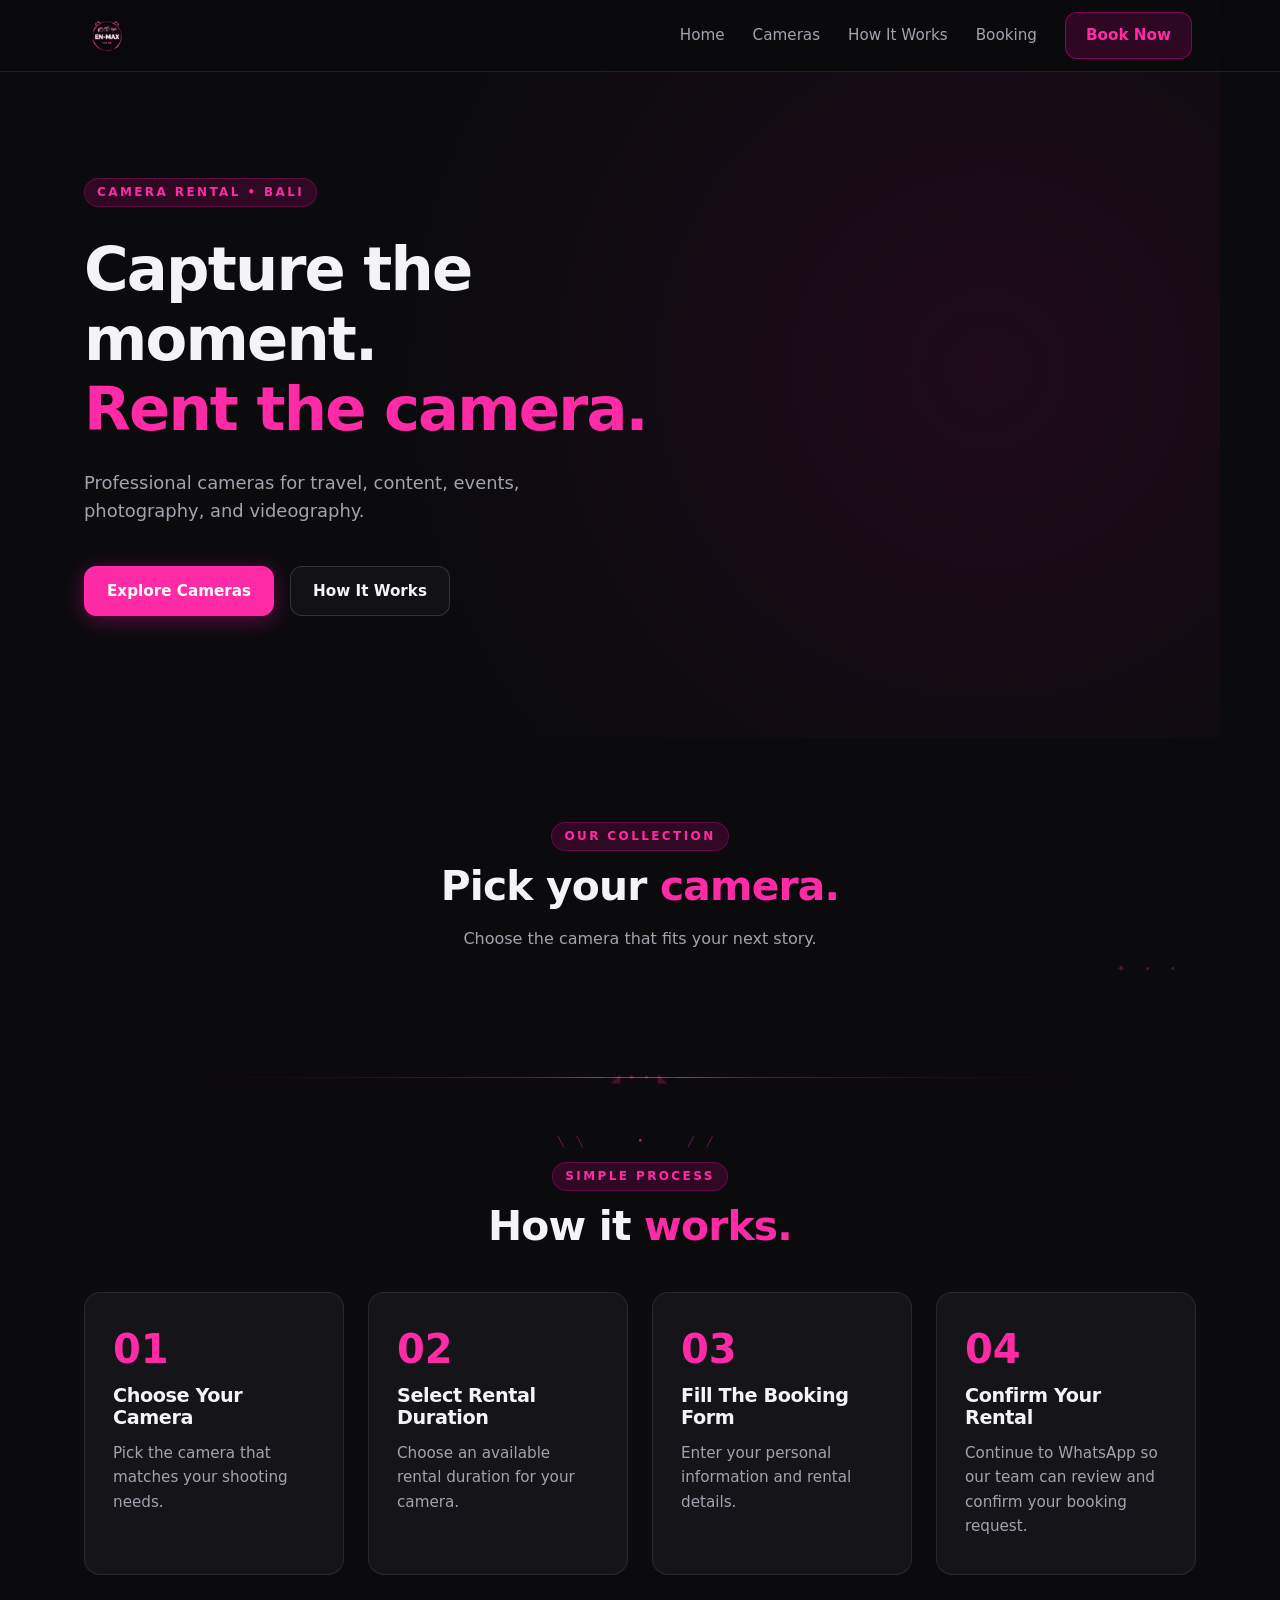
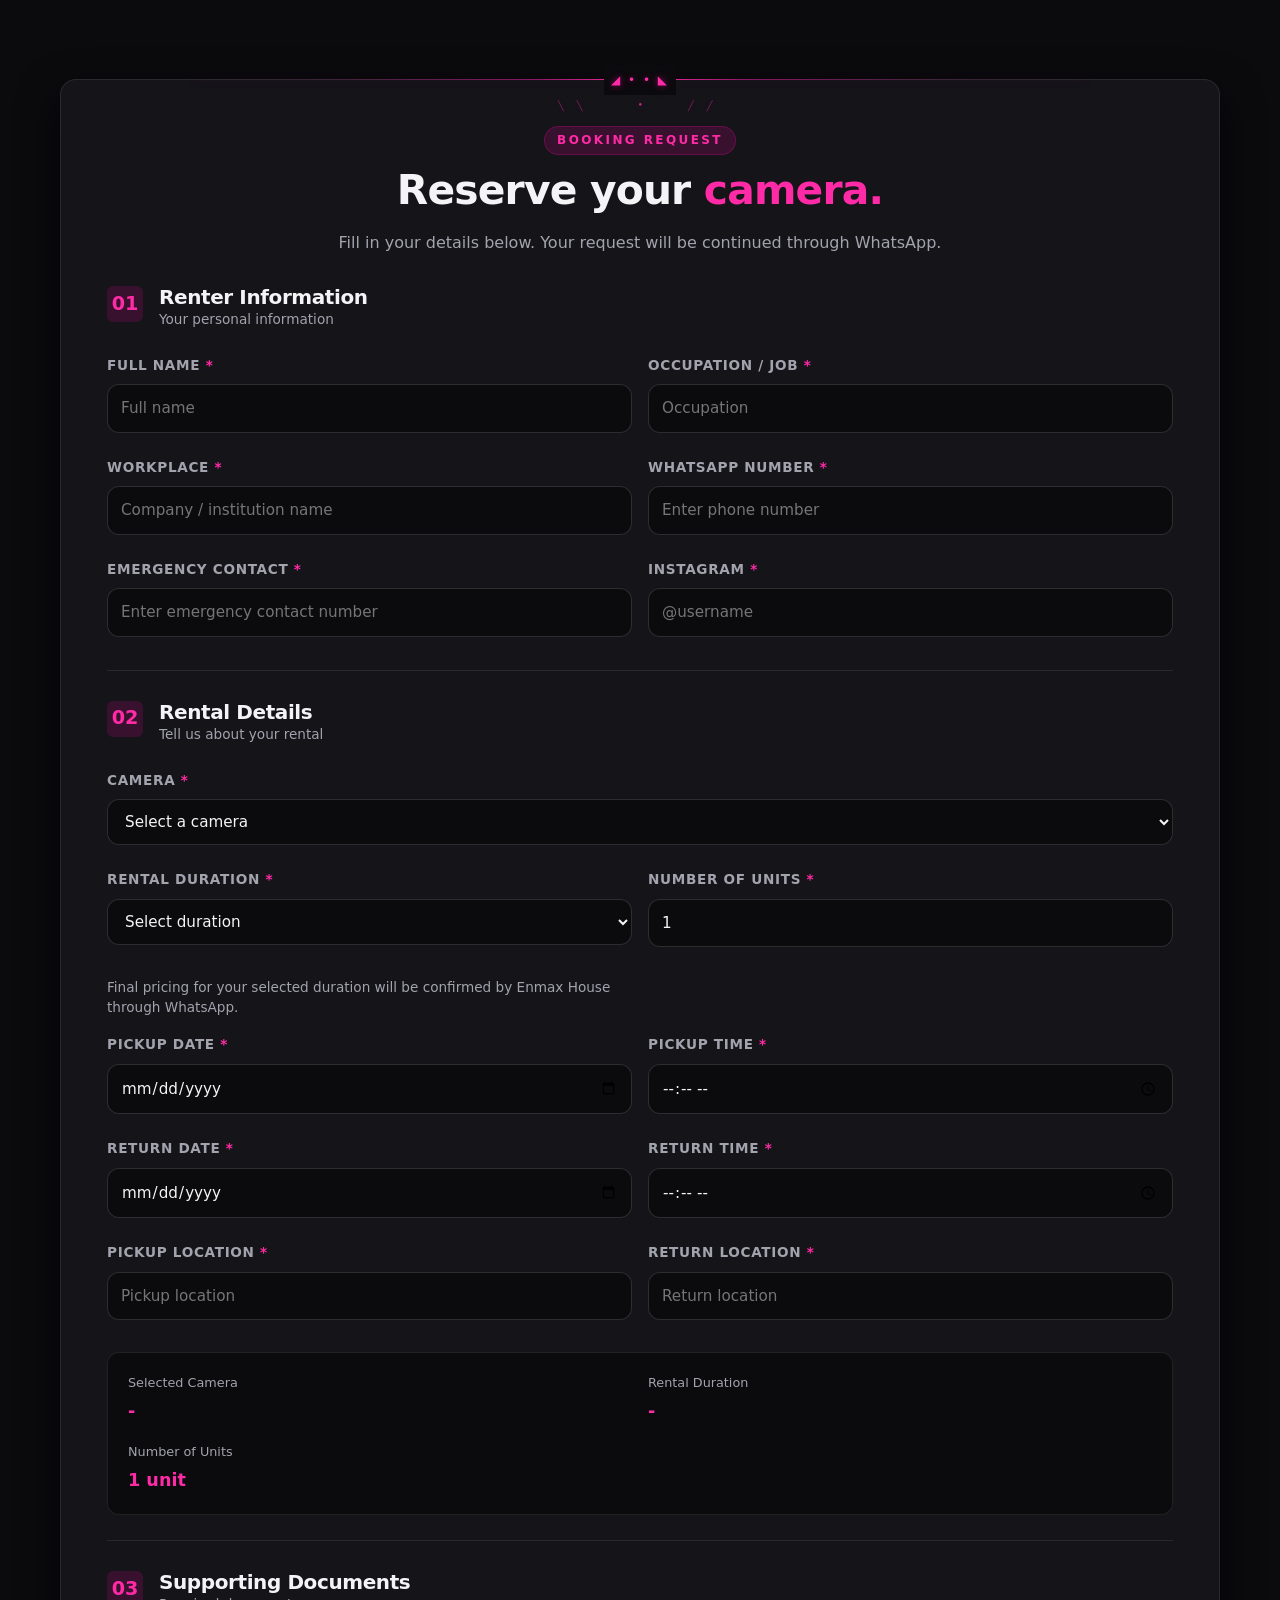
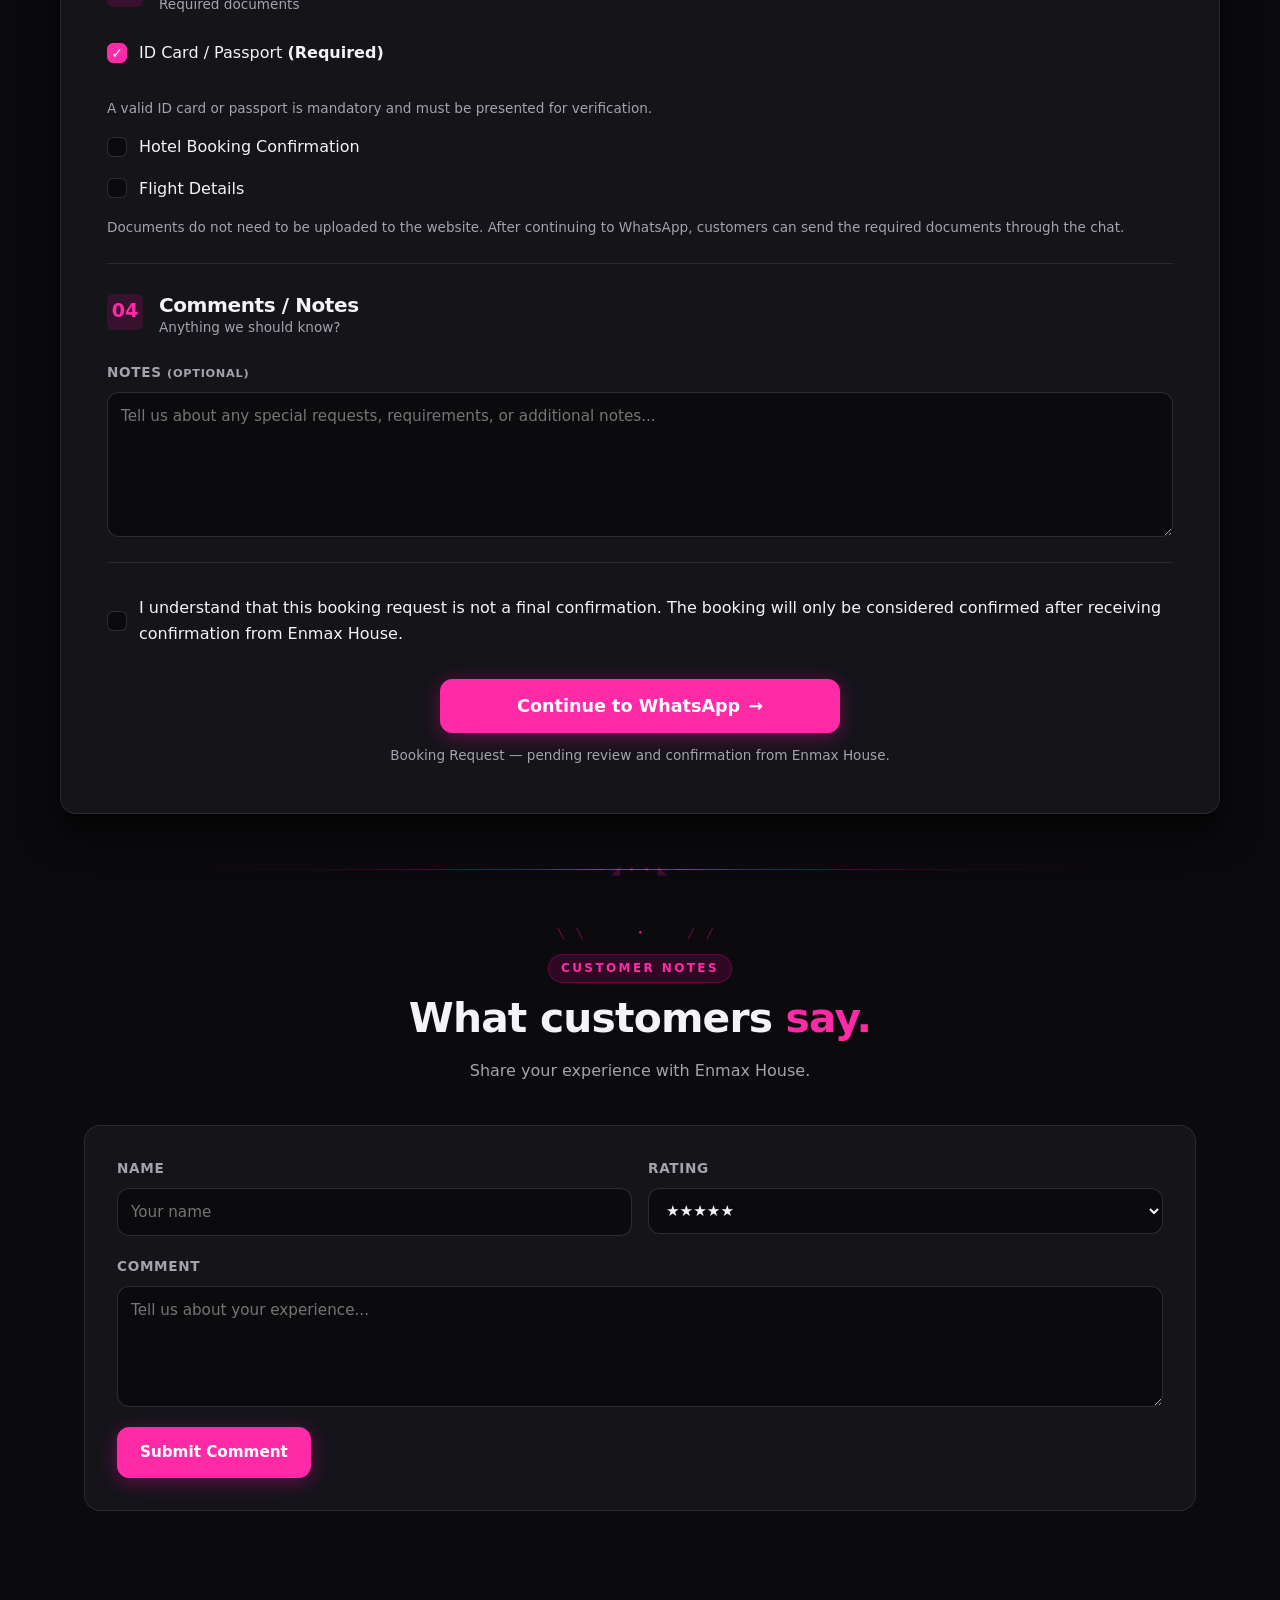
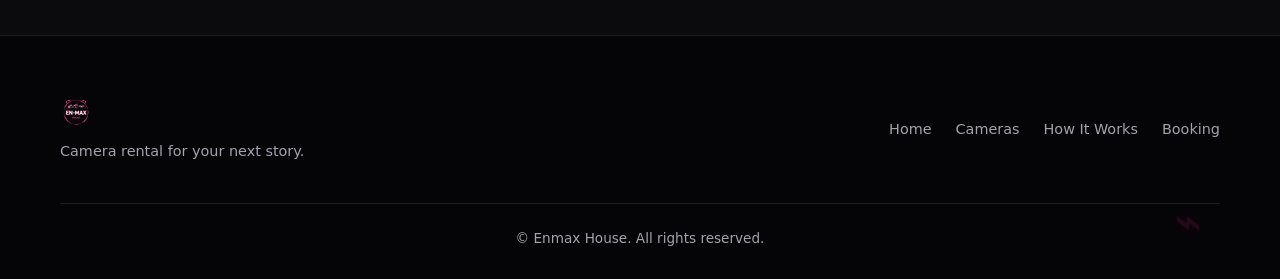
==== commit a7f551eb: "update logo" ====
--- a/index.html
+++ b/index.html
@@ -250,7 +250,7 @@
     <header class="navbar" id="navbar">
       <div class="nav-container">
         <a href="#home" class="logo">
-          <img src="assets/logo.webp" alt="Enmax House" />
+          <img src="assets/logo.png" alt="Enmax House" />
         </a>
 
         <nav class="nav-menu" id="navMenu">
@@ -800,7 +800,7 @@
     <footer class="footer">
       <div class="footer-container">
         <div class="footer-brand">
-          <img src="assets/logo.webp" alt="Enmax House" />
+          <img src="assets/logo.png" alt="Enmax House" />
           <p>Camera rental for your next story.</p>
         </div>
 
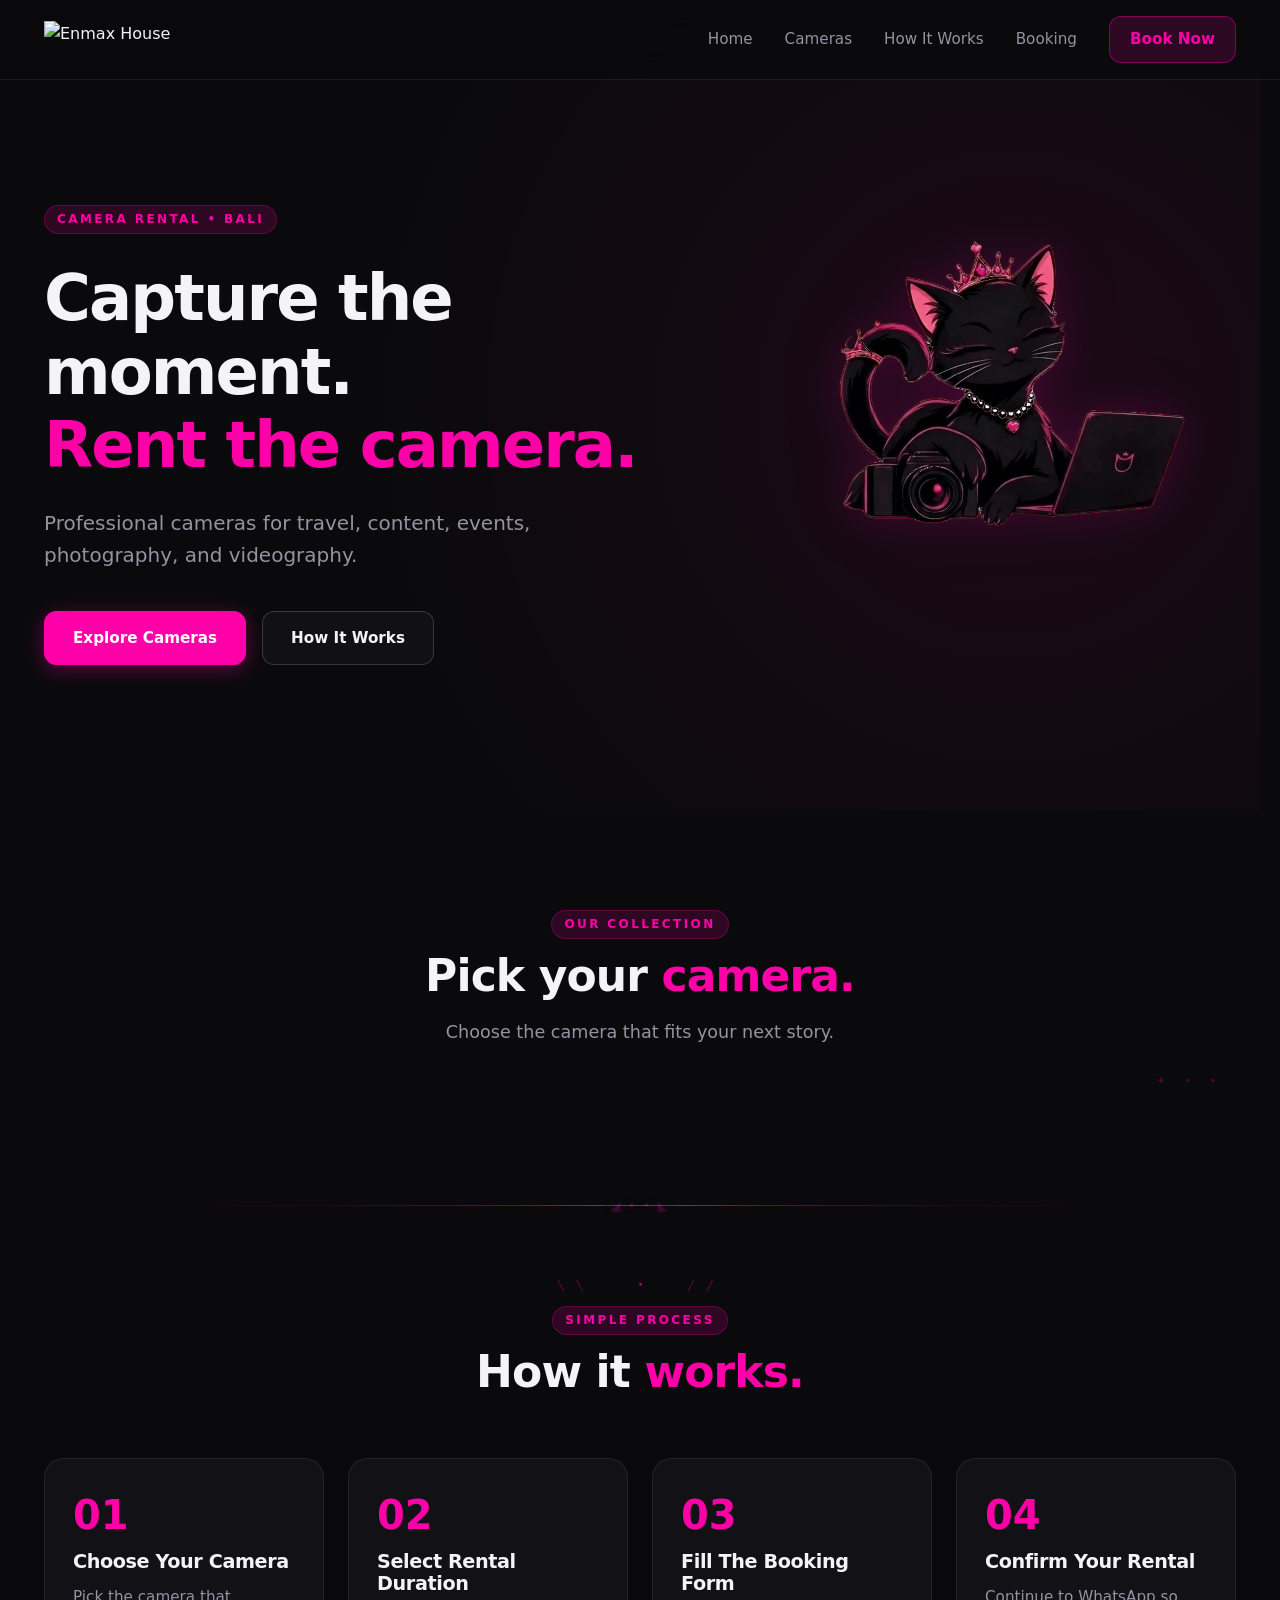
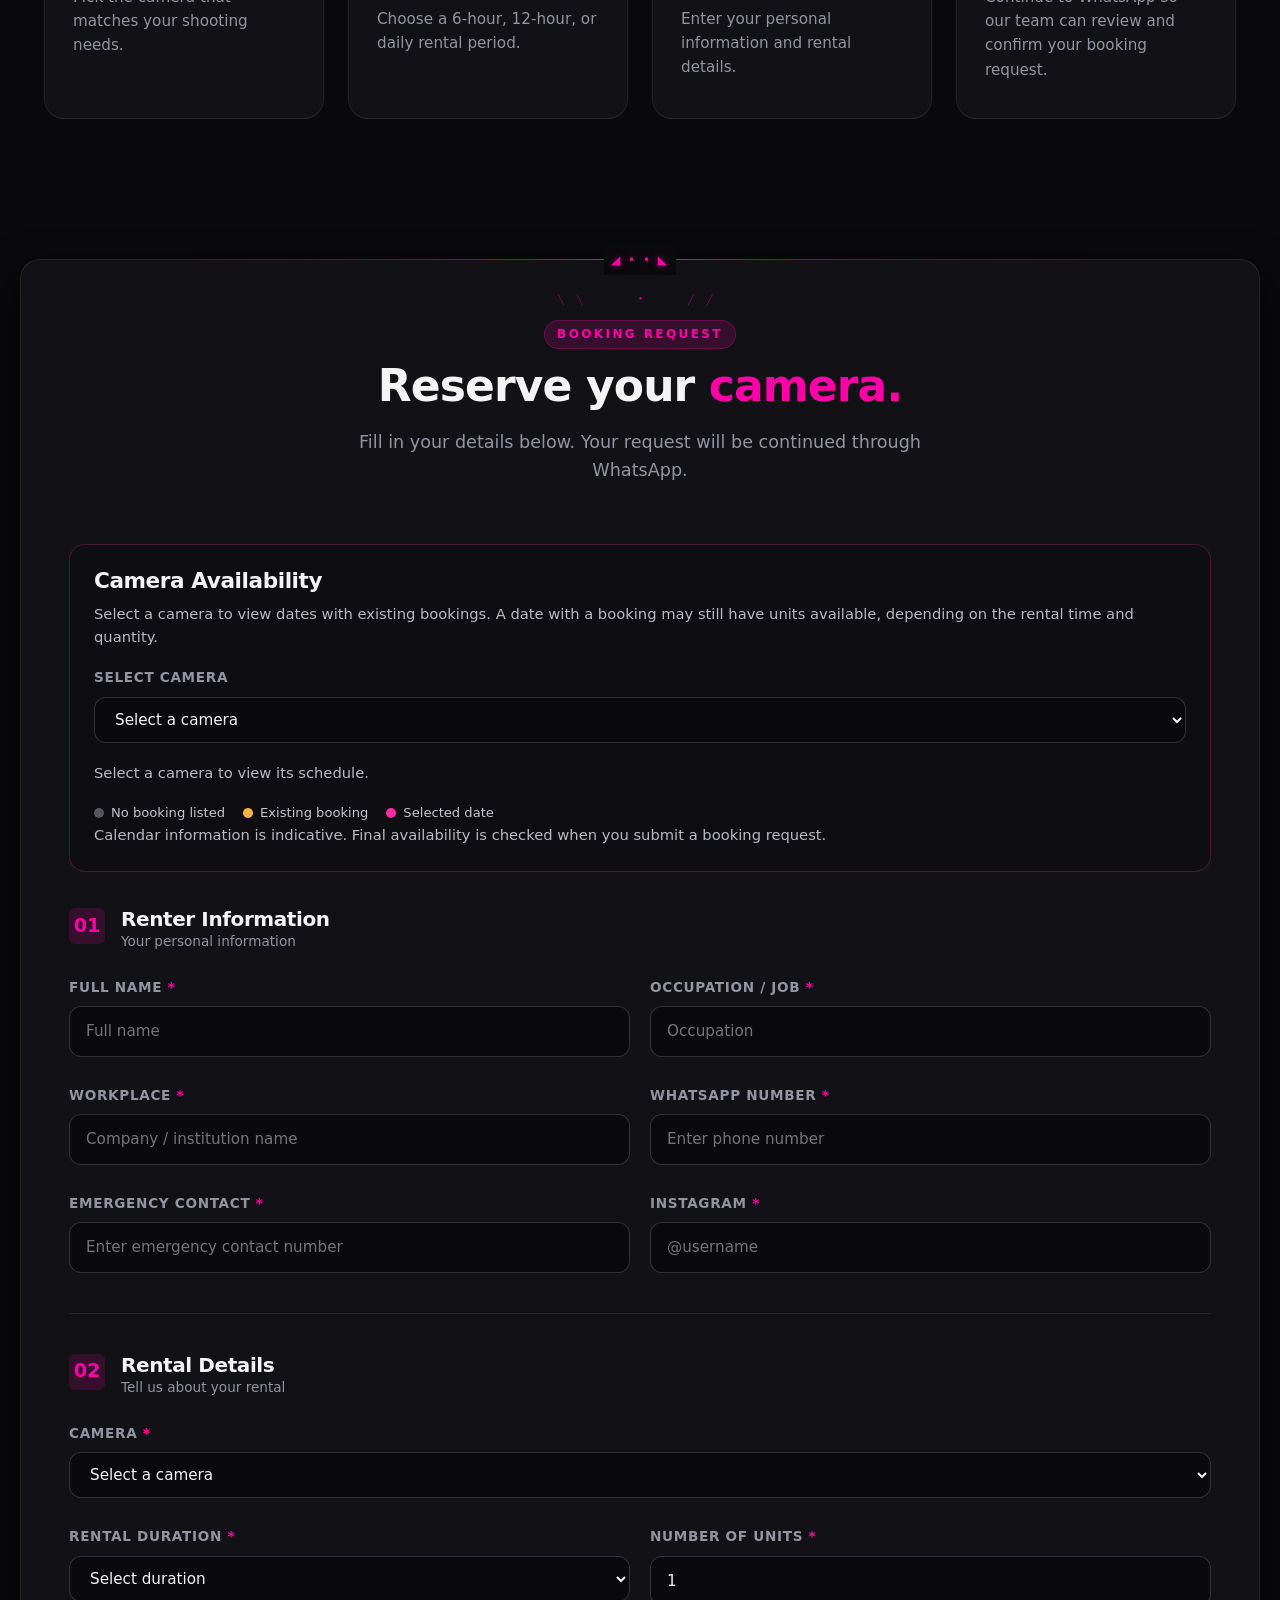
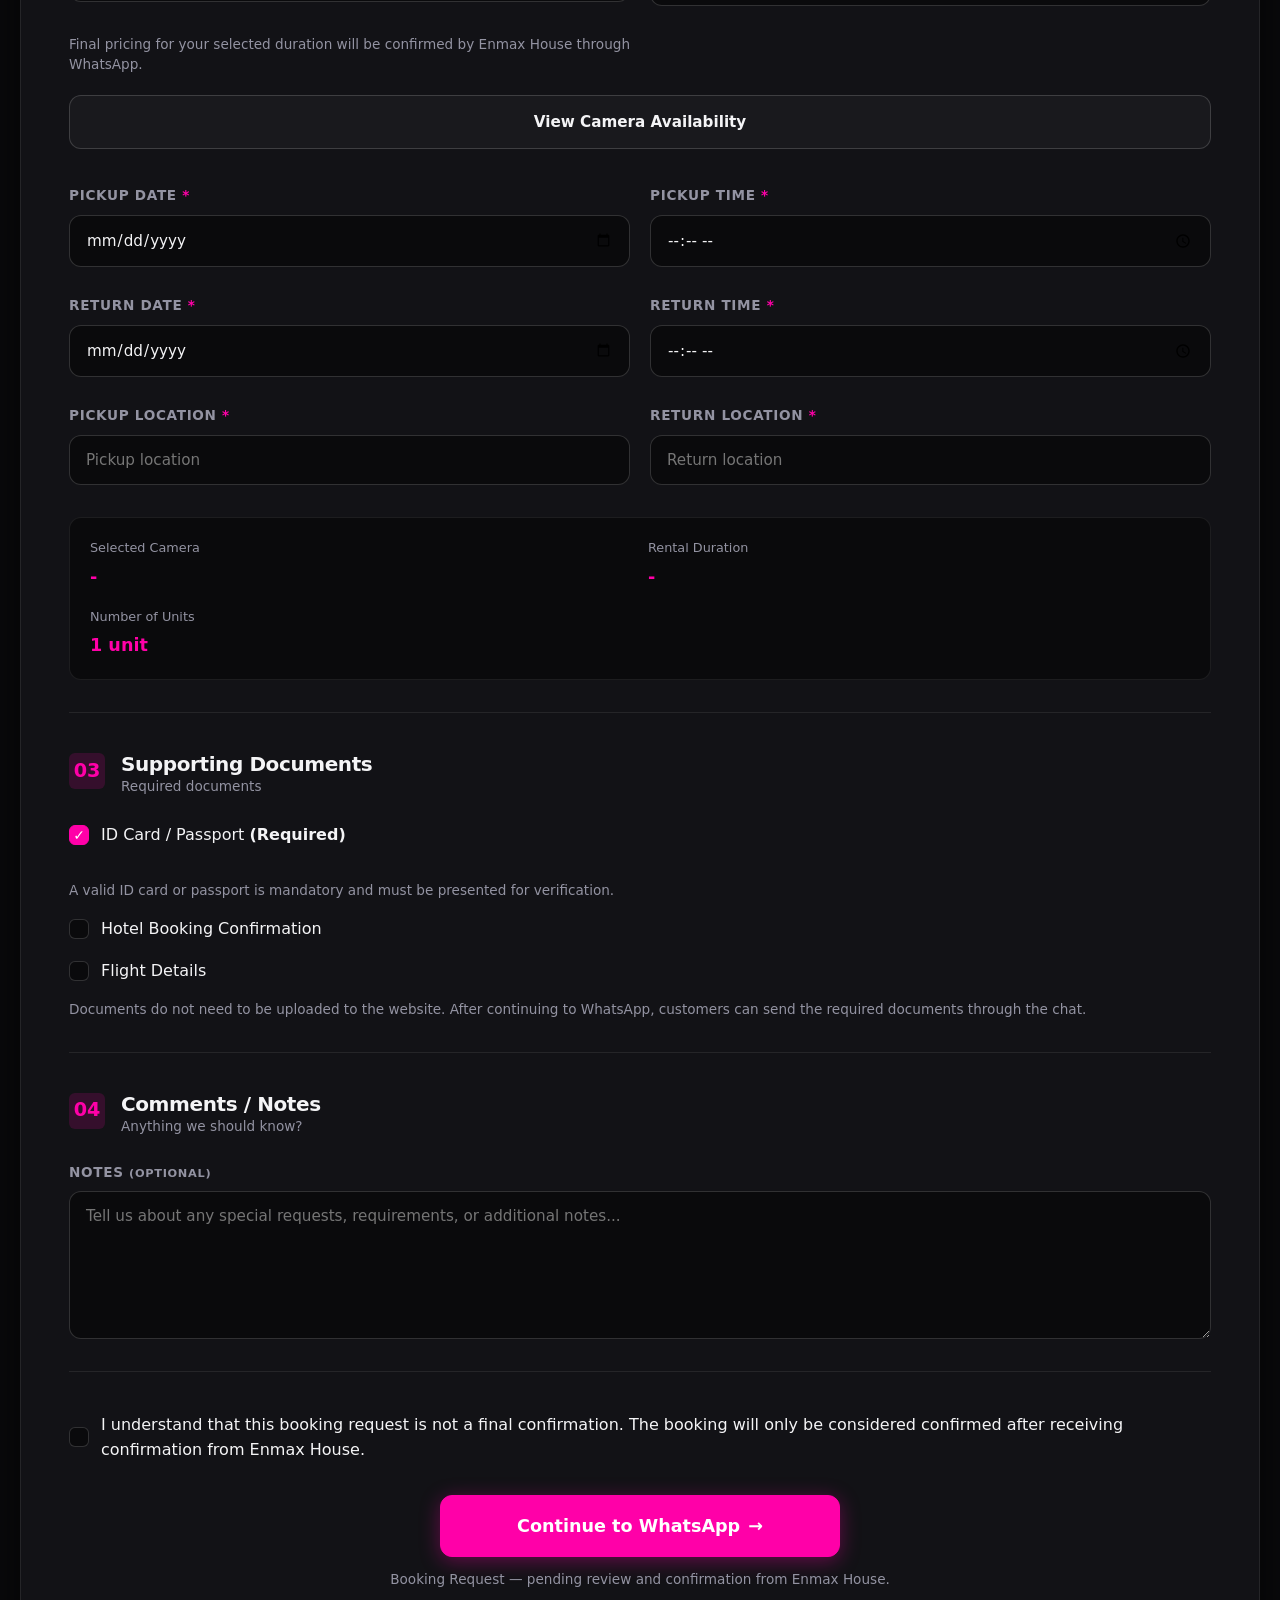
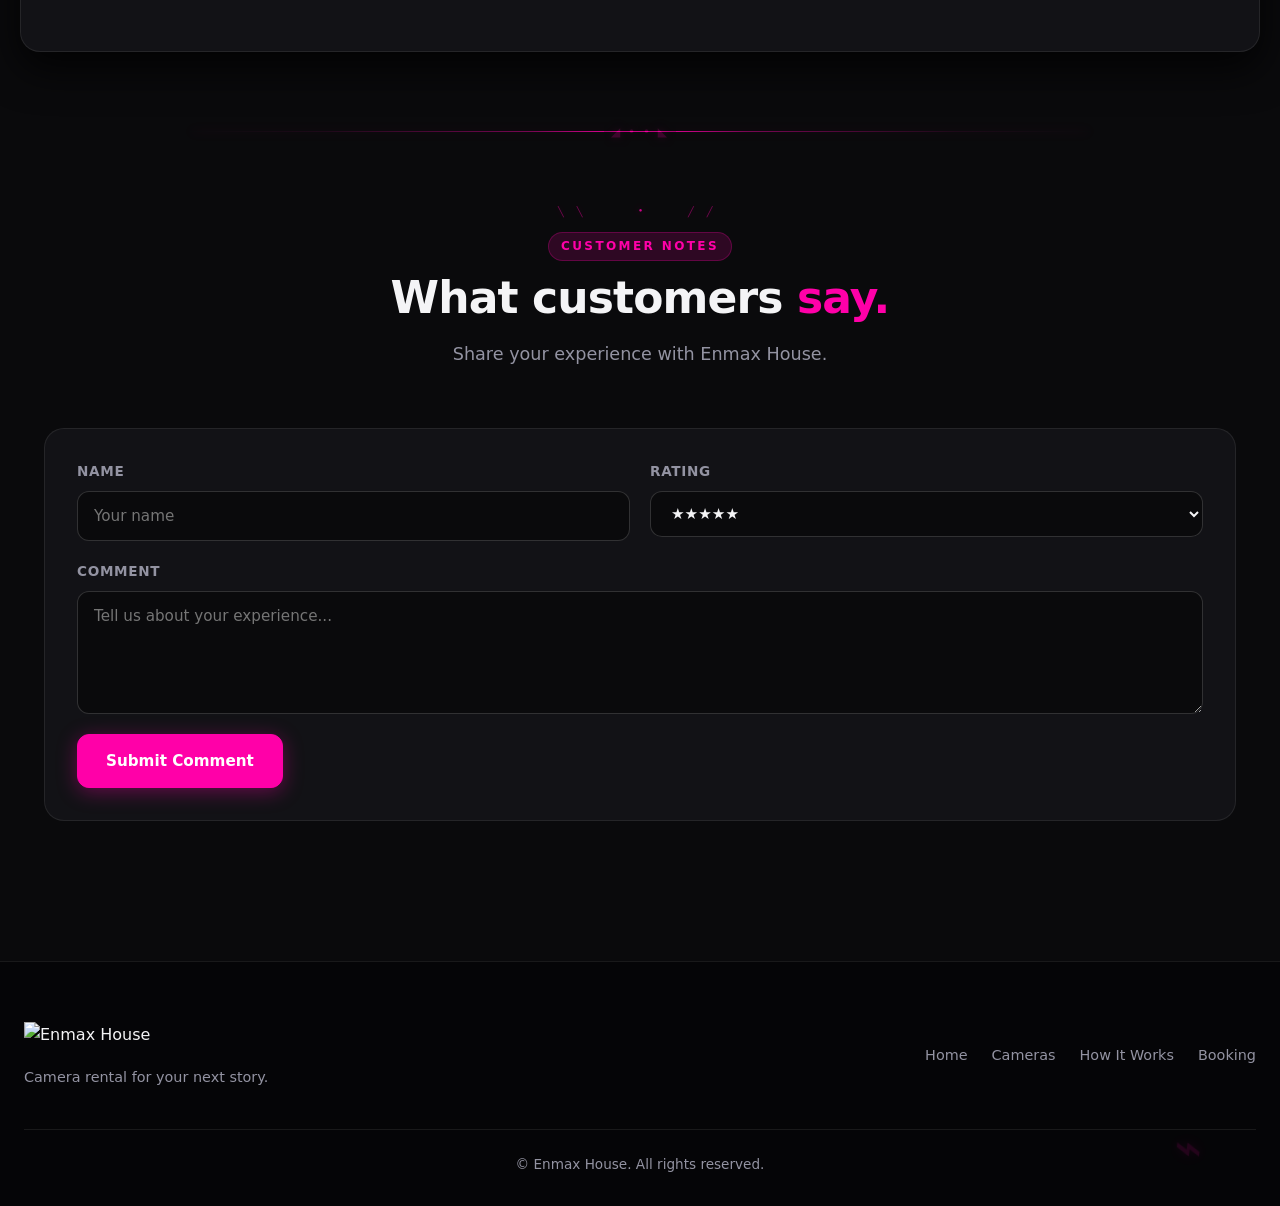
==== commit e02007c9: "update" ====
--- a/index.html
+++ b/index.html
@@ -250,7 +250,7 @@
     <header class="navbar" id="navbar">
       <div class="nav-container">
         <a href="#home" class="logo">
-          <img src="assets/logo.png" alt="Enmax House" />
+          <img src="assets/logo.webp" alt="Enmax House" />
         </a>
 
         <nav class="nav-menu" id="navMenu">
@@ -278,7 +278,7 @@
       <section class="hero" id="home">
         <div class="hero-cat" aria-hidden="true">
           <video autoplay muted loop playsinline>
-            <source src="#" type="#" />
+            <source src="assets/cat-video.mp4" type="video/webm" />
           </video>
         </div>
 
@@ -323,7 +323,7 @@
           <div class="step-card">
             <span class="step-number">02</span>
             <h3>Select Rental Duration</h3>
-            <p>Choose an available rental duration for your camera.</p>
+            <p>Choose a 6-hour, 12-hour, or daily rental period.</p>
           </div>
           <div class="step-card">
             <span class="step-number">03</span>
@@ -352,7 +352,60 @@
           </p>
         </div>
 
-        <!-- Availability calendars are displayed inside each camera card. -->
+        <!-- NEW: AVAILABILITY CALENDAR -->
+        <section
+          class="availability-calendar-section"
+          id="availabilityCalendarSection"
+          aria-labelledby="availabilityCalendarTitle"
+        >
+          <div class="availability-calendar-heading">
+            <h3 id="availabilityCalendarTitle">Camera Availability</h3>
+            <p>
+              Select a camera to view dates with existing bookings. A date with
+              a booking may still have units available, depending on the rental
+              time and quantity.
+            </p>
+          </div>
+
+          <div class="availability-calendar-controls">
+            <div class="form-group">
+              <label for="calendarCameraSelect">Select Camera</label>
+              <select id="calendarCameraSelect">
+                <option value="">Select a camera</option>
+              </select>
+            </div>
+          </div>
+
+          <div id="availabilityCalendar">
+            <p class="availability-calendar-note">
+              Select a camera to view its schedule.
+            </p>
+          </div>
+
+          <div class="availability-calendar-legend">
+            <span class="calendar-legend-item">
+              <span class="calendar-legend-dot"></span>
+              No booking listed
+            </span>
+            <span class="calendar-legend-item">
+              <span class="calendar-legend-dot booked"></span>
+              Existing booking
+            </span>
+            <span class="calendar-legend-item">
+              <span class="calendar-legend-dot selected"></span>
+              Selected date
+            </span>
+          </div>
+
+          <p
+            class="availability-calendar-note"
+            id="availabilityCalendarNote"
+            aria-live="polite"
+          >
+            Calendar information is indicative. Final availability is checked
+            when you submit a booking request.
+          </p>
+        </section>
 
         <form id="bookingForm" novalidate>
           <!-- RENTER INFORMATION -->
@@ -495,6 +548,17 @@
                   required
                 />
                 <small class="error-message"></small>
+              </div>
+
+              <!-- NEW: QUICK ACCESS TO CALENDAR -->
+              <div class="form-group full-width">
+                <button
+                  type="button"
+                  class="btn btn-secondary calendar-open-button"
+                  id="openAvailabilityCalendar"
+                >
+                  View Camera Availability
+                </button>
               </div>
 
               <div class="form-group">
@@ -800,7 +864,7 @@
     <footer class="footer">
       <div class="footer-container">
         <div class="footer-brand">
-          <img src="assets/logo.png" alt="Enmax House" />
+          <img src="assets/logo.webp" alt="Enmax House" />
           <p>Camera rental for your next story.</p>
         </div>
 
--- a/css/style.css
+++ b/css/style.css
@@ -1659,558 +1659,3 @@
     top: -23px;
   }
 }
-
-/* ======================================================================
-   ENMAX HOUSE — CATALOGUE AVAILABILITY + RESPONSIVE REFINEMENT
-   ====================================================================== */
-:root {
-  --bg-main: #0b0b0e;
-  --bg-surface: #141419;
-  --bg-surface-elevated: #1b1b22;
-  --accent-pink: #ff2aa6;
-  --accent-pink-hover: #ed1592;
-  --text-muted: #a3a3ae;
-  --border-subtle: rgba(255, 255, 255, 0.09);
-  --border-medium: rgba(255, 255, 255, 0.14);
-  --radius-lg: 16px;
-  --max-width: 1160px;
-  --header-height: 72px;
-}
-
-html {
-  scroll-padding-top: calc(var(--header-height) + 18px);
-}
-.section {
-  padding-top: clamp(58px, 7vw, 84px);
-  padding-bottom: clamp(58px, 7vw, 84px);
-}
-.section-heading {
-  margin-bottom: clamp(28px, 4vw, 42px);
-}
-.section-heading h2 {
-  font-size: clamp(1.85rem, 3.4vw, 2.55rem);
-}
-.section-heading p {
-  font-size: 1rem;
-}
-.nav-container {
-  padding-inline: clamp(16px, 3vw, 28px);
-}
-.nav-menu {
-  gap: clamp(16px, 2.4vw, 28px);
-}
-.hero {
-  min-height: min(760px, 82vh);
-  padding-top: calc(var(--header-height) + 48px);
-  padding-bottom: 64px;
-}
-.hero-content h1 {
-  font-size: clamp(2.5rem, 5.3vw, 3.8rem);
-}
-.hero-content p {
-  font-size: clamp(1rem, 1.5vw, 1.12rem);
-}
-
-.camera-grid {
-  grid-template-columns: repeat(3, minmax(0, 1fr));
-  gap: 22px;
-  align-items: start;
-}
-.camera-card {
-  border-radius: 15px;
-  box-shadow: 0 10px 30px rgba(0, 0, 0, 0.18);
-}
-.camera-card:hover {
-  transform: translateY(-3px);
-}
-.camera-card-image {
-  aspect-ratio: 4 / 3;
-}
-.camera-card-image img {
-  object-fit: cover;
-}
-.camera-card-content {
-  padding: 19px;
-}
-.camera-card-content h3 {
-  font-size: 1.16rem;
-}
-.camera-card-content p {
-  font-size: 0.87rem;
-  margin-bottom: 14px;
-}
-.camera-card-footer {
-  gap: 10px;
-  padding-top: 14px;
-}
-.camera-price {
-  font-size: 1.1rem;
-}
-.camera-view-button {
-  font-size: 0.82rem;
-}
-
-.camera-stock-row {
-  display: flex;
-  align-items: center;
-  justify-content: space-between;
-  gap: 10px;
-  margin: 4px 0 14px;
-  padding: 10px 11px;
-  border: 1px solid var(--border-subtle);
-  border-radius: 10px;
-  background: rgba(255, 255, 255, 0.025);
-}
-.camera-stock-label {
-  color: var(--text-muted);
-  font-size: 0.76rem;
-}
-.camera-stock-value {
-  color: #f4f4f6;
-  font-size: 0.82rem;
-  font-weight: 700;
-  white-space: nowrap;
-}
-.camera-stock-value.is-out {
-  color: #ff7777;
-}
-.camera-availability {
-  margin-top: 15px;
-  padding: 13px;
-  border: 1px solid var(--border-subtle);
-  border-radius: 12px;
-  background: rgba(255, 255, 255, 0.018);
-}
-.camera-availability-heading {
-  display: flex;
-  align-items: center;
-  justify-content: space-between;
-  gap: 10px;
-  margin-bottom: 8px;
-}
-.camera-availability-heading strong {
-  font-size: 0.82rem;
-  font-weight: 700;
-}
-.camera-availability-heading small {
-  color: var(--text-muted);
-  font-size: 0.68rem;
-}
-.camera-calendar-toolbar {
-  display: flex;
-  align-items: center;
-  justify-content: space-between;
-  gap: 8px;
-  margin: 8px 0 10px;
-}
-.camera-calendar-toolbar strong {
-  font-size: 0.78rem;
-}
-.camera-calendar-toolbar button {
-  width: 29px;
-  height: 29px;
-  border: 1px solid var(--border-medium);
-  border-radius: 8px;
-  color: var(--text-main);
-  background: rgba(255, 255, 255, 0.035);
-  cursor: pointer;
-}
-.camera-calendar-toolbar button:hover {
-  border-color: var(--accent-pink);
-  color: var(--accent-pink);
-}
-.camera-calendar-grid {
-  display: grid;
-  grid-template-columns: repeat(7, minmax(0, 1fr));
-  gap: 4px;
-}
-.camera-calendar-weekday {
-  padding: 4px 0;
-  text-align: center;
-  color: var(--text-muted);
-  font-size: 0.62rem;
-  font-weight: 700;
-}
-.camera-calendar-day {
-  min-width: 0;
-  min-height: 32px;
-  display: flex;
-  align-items: center;
-  justify-content: center;
-  padding: 2px;
-  border: 1px solid transparent;
-  border-radius: 7px;
-  color: #e8e8ed;
-  background: rgba(255, 255, 255, 0.035);
-  font-size: 0.7rem;
-  cursor: pointer;
-}
-.camera-calendar-day:hover:not(:disabled) {
-  border-color: var(--accent-pink);
-}
-.camera-calendar-day.is-booked {
-  color: #ffc46b;
-  background: rgba(255, 177, 66, 0.11);
-  border-color: rgba(255, 177, 66, 0.25);
-}
-.camera-calendar-day.is-today {
-  box-shadow: inset 0 0 0 1px var(--accent-pink);
-}
-.camera-calendar-day.is-selected {
-  color: white;
-  background: rgba(255, 42, 166, 0.23);
-  border-color: var(--accent-pink);
-}
-.camera-calendar-day:disabled {
-  opacity: 0.25;
-  cursor: not-allowed;
-}
-.camera-calendar-legend {
-  display: flex;
-  flex-wrap: wrap;
-  gap: 9px 13px;
-  margin-top: 10px;
-  color: var(--text-muted);
-  font-size: 0.65rem;
-}
-.camera-calendar-legend span {
-  display: inline-flex;
-  align-items: center;
-  gap: 5px;
-}
-.camera-calendar-dot {
-  width: 7px;
-  height: 7px;
-  display: inline-block;
-  border-radius: 50%;
-  background: #777;
-}
-.camera-calendar-dot.booked {
-  background: #ffb142;
-}
-.camera-calendar-note {
-  min-height: 18px;
-  margin-top: 8px;
-  color: var(--text-muted);
-  font-size: 0.67rem;
-  line-height: 1.4;
-}
-.camera-calendar-note.is-error {
-  color: #ff8585;
-}
-
-.booking-section {
-  padding: clamp(26px, 4vw, 46px);
-  margin-top: 20px;
-  margin-bottom: 56px;
-}
-.booking-section .section-heading {
-  margin-bottom: 30px;
-}
-.form-section {
-  margin-bottom: 30px;
-  padding-bottom: 25px;
-}
-.form-grid {
-  gap: 16px;
-}
-.form-group input,
-.form-group select,
-.form-group textarea {
-  min-height: 46px;
-  padding: 11px 13px;
-}
-.btn {
-  padding: 12px 22px;
-}
-
-@media (max-width: 1024px) {
-  .camera-grid {
-    grid-template-columns: repeat(2, minmax(0, 1fr));
-    gap: 18px;
-  }
-  .hero {
-    min-height: 660px;
-  }
-  .hero-cat {
-    width: min(32vw, 320px);
-  }
-  .section {
-    padding-inline: 22px;
-  }
-}
-@media (max-width: 768px) {
-  :root {
-    --header-height: 64px;
-  }
-  .section {
-    padding: 54px 20px;
-  }
-  .section-heading {
-    margin-bottom: 28px;
-  }
-  .section-heading h2 {
-    font-size: 2rem;
-  }
-  .section-heading p {
-    font-size: 0.92rem;
-  }
-  .nav-container {
-    padding-inline: 18px;
-  }
-  .logo img {
-    height: 32px;
-  }
-  .hero {
-    min-height: 620px;
-    padding: calc(var(--header-height) + 52px) 20px 54px;
-    align-items: flex-start;
-  }
-  .hero-content {
-    max-width: 590px;
-  }
-  .hero-content h1 {
-    font-size: clamp(2.35rem, 7vw, 3.15rem);
-    margin: 14px 0 16px;
-  }
-  .hero-content p {
-    max-width: 440px;
-    margin-bottom: 25px;
-    font-size: 0.98rem;
-  }
-  .hero-actions {
-    gap: 10px;
-    flex-direction: row;
-    flex-wrap: wrap;
-  }
-  .hero-actions .btn {
-    width: auto;
-  }
-  .camera-grid {
-    gap: 16px;
-  }
-  .camera-card-content {
-    padding: 16px;
-  }
-  .camera-availability {
-    padding: 11px;
-  }
-  .camera-calendar-day {
-    min-height: 30px;
-  }
-  .booking-section {
-    padding: 28px 22px;
-  }
-  .steps-grid {
-    gap: 15px;
-  }
-  .step-card {
-    padding: 25px 20px;
-  }
-}
-@media (max-width: 560px) {
-  .section {
-    padding: 46px 16px;
-  }
-  .section-heading {
-    text-align: left;
-    margin-left: 0;
-    margin-right: 0;
-  }
-  .section-heading h2 {
-    font-size: 1.8rem;
-  }
-  .section-heading p {
-    font-size: 0.88rem;
-  }
-  .hero {
-    min-height: 570px;
-    padding: calc(var(--header-height) + 38px) 16px 42px;
-  }
-  .hero-content h1 {
-    font-size: 2.25rem;
-  }
-  .hero-content p {
-    font-size: 0.9rem;
-    max-width: 330px;
-  }
-  .hero-cat {
-    width: 150px;
-    height: 150px;
-    right: -12px;
-    bottom: 2px;
-    opacity: 0.48;
-  }
-  .hero-actions {
-    max-width: 340px;
-  }
-  .hero-actions .btn {
-    min-height: 42px;
-    padding: 10px 14px;
-    font-size: 0.82rem;
-  }
-  .camera-grid {
-    grid-template-columns: 1fr;
-    gap: 15px;
-  }
-  .camera-card {
-    display: grid;
-    grid-template-columns: 112px minmax(0, 1fr);
-    align-items: stretch;
-  }
-  .camera-card-image {
-    aspect-ratio: auto;
-    min-height: 100%;
-  }
-  .camera-card-image img {
-    height: 100%;
-    min-height: 100%;
-    object-fit: cover;
-  }
-  .camera-card-content {
-    min-width: 0;
-    padding: 13px;
-  }
-  .camera-category {
-    font-size: 0.62rem;
-    margin-bottom: 5px;
-  }
-  .camera-card-content h3 {
-    font-size: 0.98rem;
-    line-height: 1.25;
-    margin-bottom: 5px;
-  }
-  .camera-card-content p {
-    font-size: 0.75rem;
-    line-height: 1.45;
-    margin-bottom: 9px;
-  }
-  .camera-stock-row {
-    padding: 7px 8px;
-    margin: 0 0 9px;
-  }
-  .camera-stock-label,
-  .camera-stock-value {
-    font-size: 0.68rem;
-  }
-  .camera-card-footer {
-    padding-top: 9px;
-    gap: 7px;
-    align-items: flex-end;
-  }
-  .camera-price {
-    font-size: 0.88rem;
-  }
-  .camera-price-label {
-    font-size: 0.65rem;
-  }
-  .camera-view-button {
-    padding: 7px 9px;
-    font-size: 0.7rem;
-  }
-  .camera-availability {
-    grid-column: 1 / -1;
-    margin: 0;
-    padding: 12px;
-    border-radius: 0 0 14px 14px;
-    border-top: 0;
-  }
-  .camera-calendar-day {
-    min-height: 34px;
-    font-size: 0.72rem;
-  }
-  .camera-calendar-weekday {
-    font-size: 0.65rem;
-  }
-  .camera-availability-heading strong {
-    font-size: 0.78rem;
-  }
-  .camera-calendar-note {
-    font-size: 0.68rem;
-  }
-  .steps-grid {
-    grid-template-columns: 1fr 1fr;
-    gap: 10px;
-  }
-  .step-card {
-    padding: 18px 14px;
-  }
-  .step-number {
-    font-size: 1.8rem;
-    margin-bottom: 10px;
-  }
-  .step-card h3 {
-    font-size: 0.95rem;
-    margin-bottom: 7px;
-  }
-  .step-card p {
-    font-size: 0.78rem;
-  }
-  .booking-section {
-    padding: 24px 16px;
-    margin-bottom: 38px;
-  }
-  .form-grid {
-    grid-template-columns: 1fr;
-    gap: 13px;
-  }
-  .form-group.full-width {
-    grid-column: span 1;
-  }
-  .form-section-heading {
-    gap: 11px;
-    margin-bottom: 18px;
-  }
-  .form-section-heading h3 {
-    font-size: 1.08rem;
-  }
-  .form-section-heading p {
-    font-size: 0.78rem;
-  }
-  .form-group label {
-    font-size: 0.76rem;
-  }
-  .form-group input,
-  .form-group select,
-  .form-group textarea {
-    min-height: 44px;
-    font-size: 0.9rem;
-  }
-  .btn {
-    width: 100%;
-    min-height: 44px;
-  }
-  .modal-content {
-    width: calc(100% - 20px);
-    max-height: 92dvh;
-  }
-  .modal-gallery,
-  .modal-image-wrapper {
-    height: 240px;
-    min-height: 240px;
-  }
-  .modal-details {
-    padding: 20px 16px;
-  }
-}
-@media (max-width: 380px) {
-  .camera-card {
-    grid-template-columns: 94px minmax(0, 1fr);
-  }
-  .camera-card-content {
-    padding: 10px;
-  }
-  .camera-card-content h3 {
-    font-size: 0.9rem;
-  }
-  .camera-card-content p {
-    font-size: 0.7rem;
-  }
-  .camera-view-button {
-    font-size: 0.65rem;
-    padding: 6px 7px;
-  }
-  .steps-grid {
-    grid-template-columns: 1fr;
-  }
-}
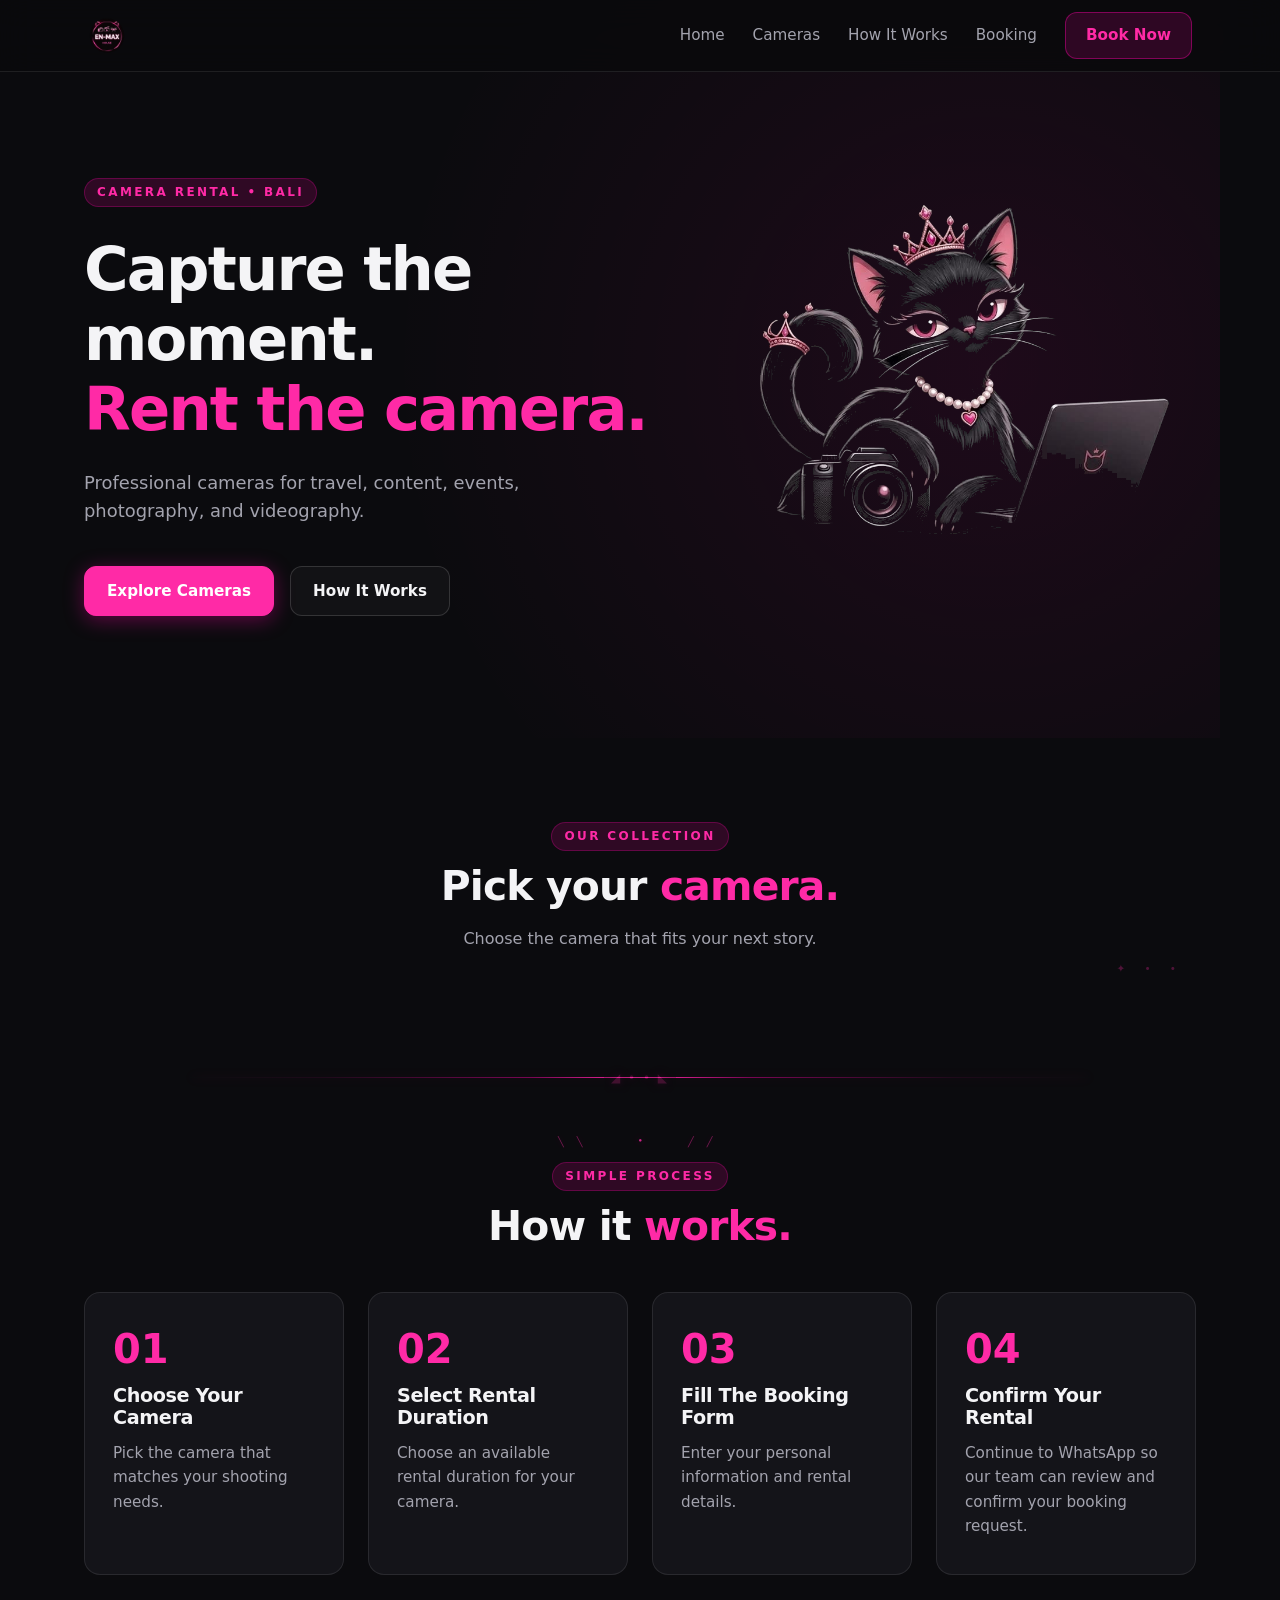
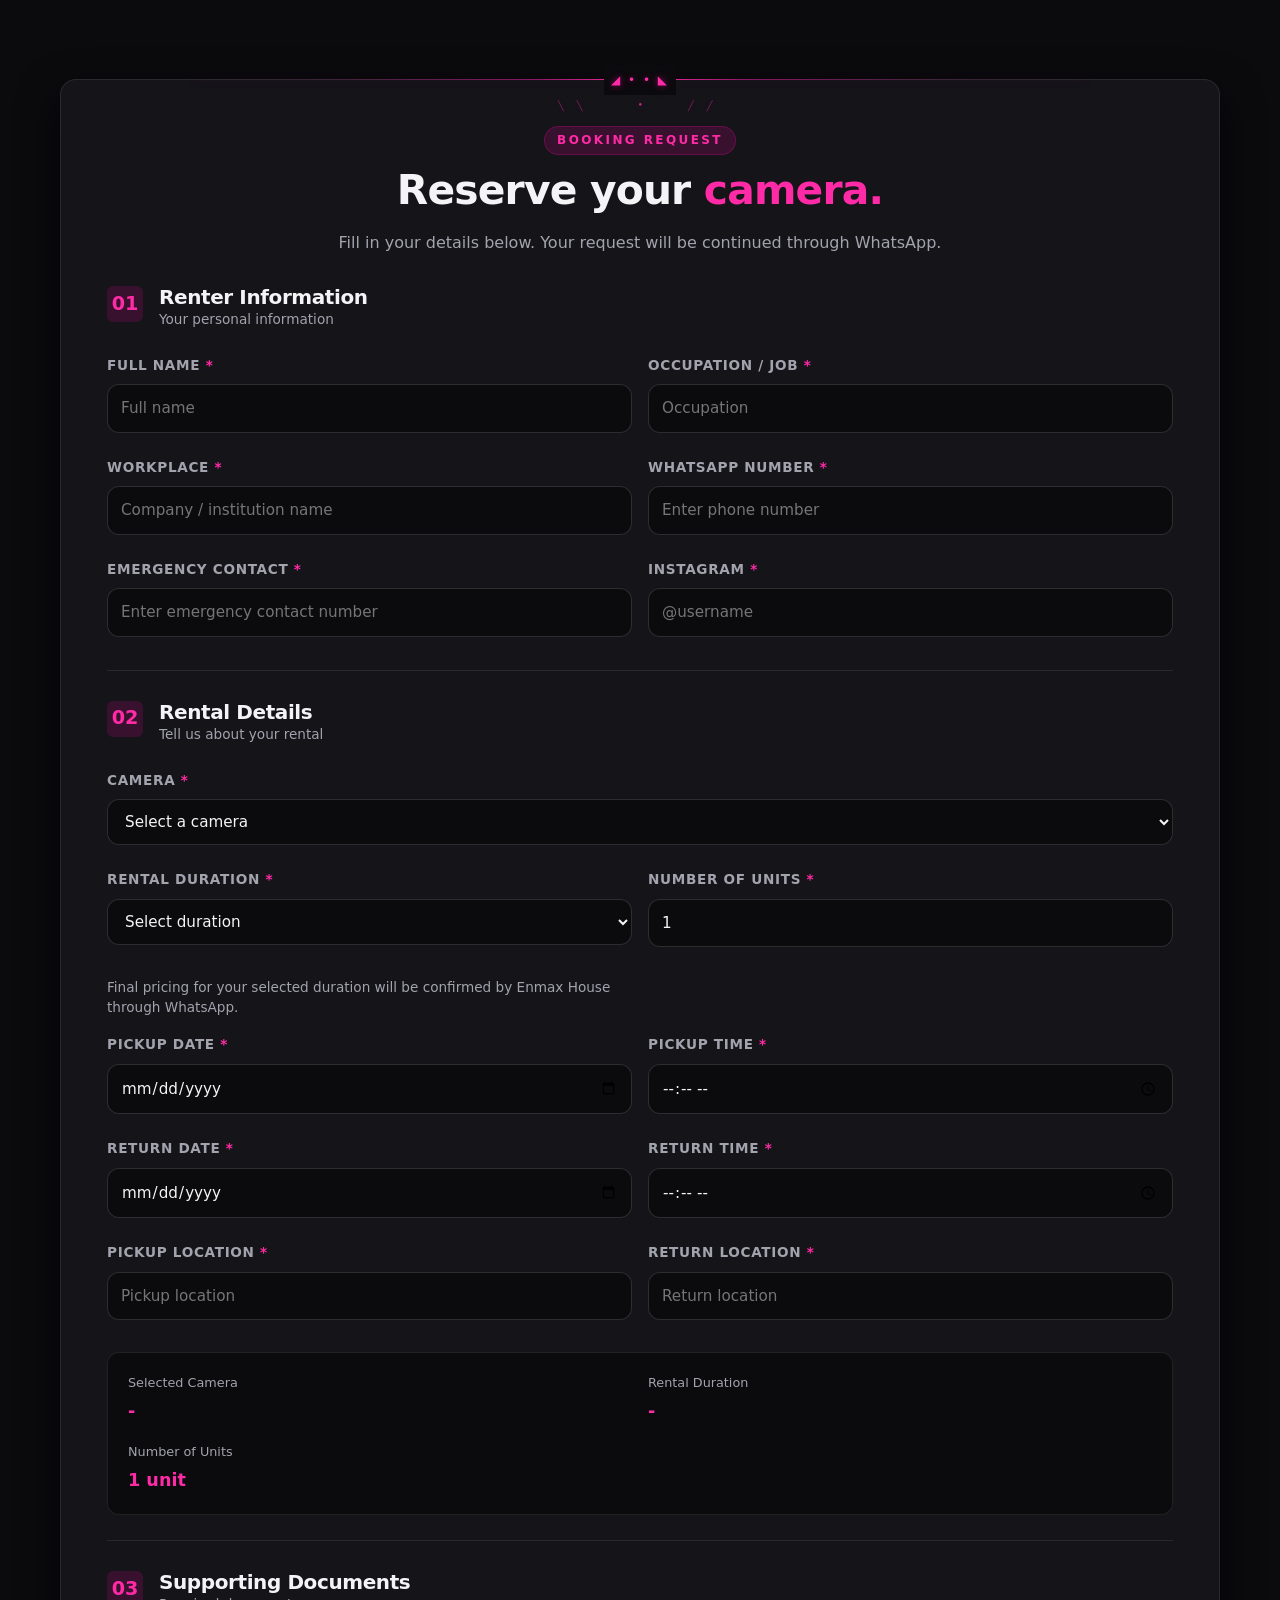
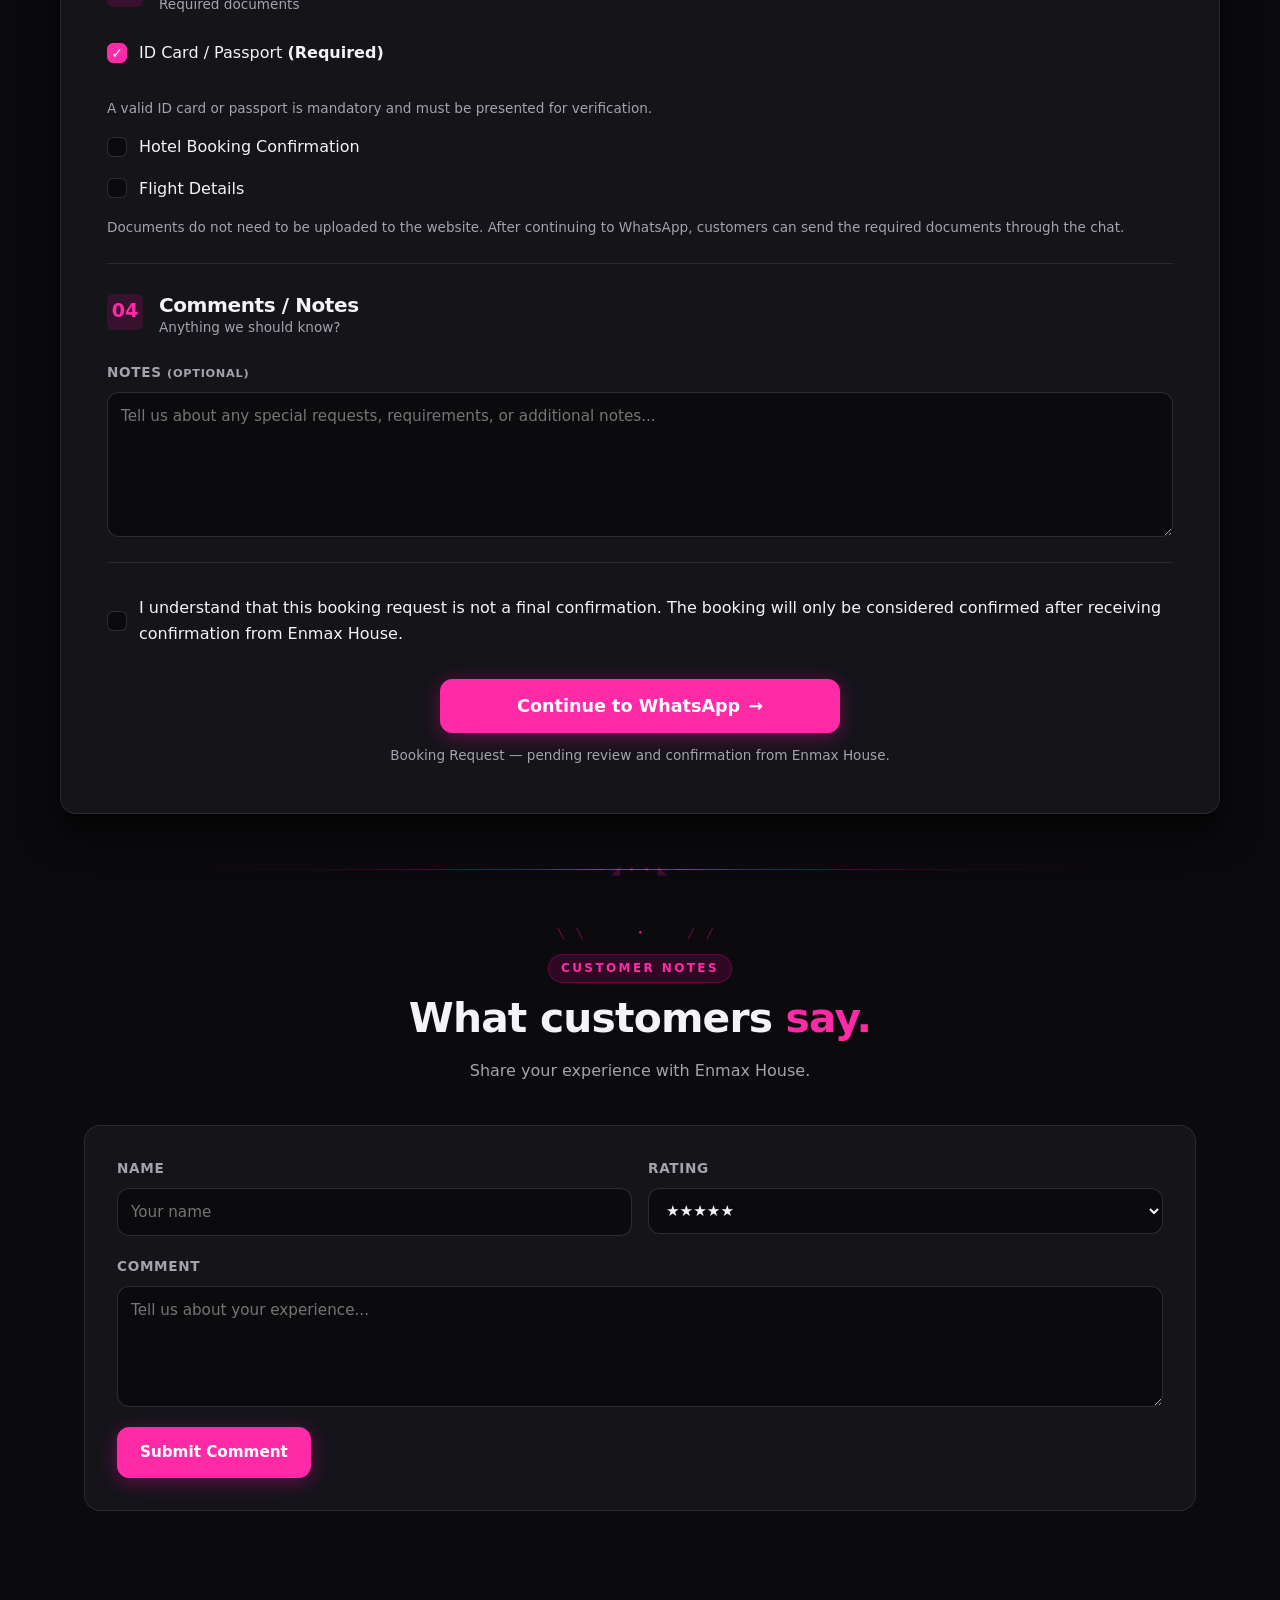
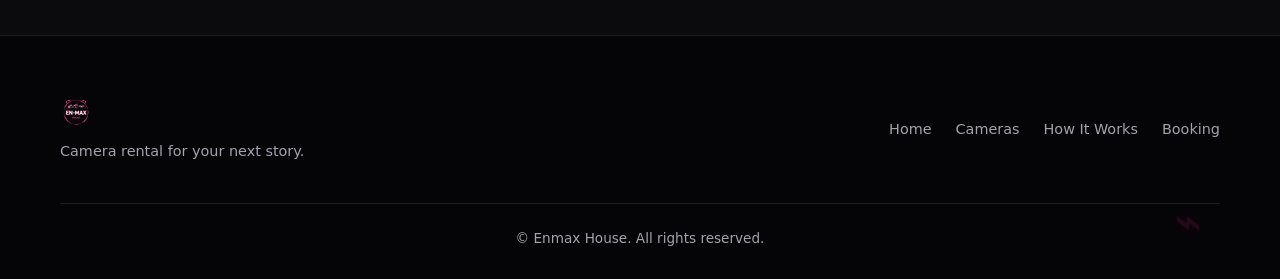
==== commit 4a4c774a: "update" ====
--- a/index.html
+++ b/index.html
@@ -8,7 +8,7 @@
       content="Enmax House — Camera rental in Bali for travel, content, events, photography, and videography."
     />
 
-    <meta property="og:type" content="website" />
+    <meta property="og=:type" content="website" />
     <meta property="og:title" content="Enmax House — Camera Rental" />
     <meta
       property="og:description"
@@ -250,7 +250,7 @@
     <header class="navbar" id="navbar">
       <div class="nav-container">
         <a href="#home" class="logo">
-          <img src="assets/logo.webp" alt="Enmax House" />
+          <img src="assets/logo.png" alt="Enmax House" />
         </a>
 
         <nav class="nav-menu" id="navMenu">
@@ -277,9 +277,7 @@
       <!-- HERO -->
       <section class="hero" id="home">
         <div class="hero-cat" aria-hidden="true">
-          <video autoplay muted loop playsinline>
-            <source src="assets/cat-video.mp4" type="video/webm" />
-          </video>
+          <img src="assets/cat-enmax-house.png" alt="" />
         </div>
 
         <div class="hero-content">
@@ -323,7 +321,7 @@
           <div class="step-card">
             <span class="step-number">02</span>
             <h3>Select Rental Duration</h3>
-            <p>Choose a 6-hour, 12-hour, or daily rental period.</p>
+            <p>Choose an available rental duration for your camera.</p>
           </div>
           <div class="step-card">
             <span class="step-number">03</span>
@@ -352,60 +350,7 @@
           </p>
         </div>
 
-        <!-- NEW: AVAILABILITY CALENDAR -->
-        <section
-          class="availability-calendar-section"
-          id="availabilityCalendarSection"
-          aria-labelledby="availabilityCalendarTitle"
-        >
-          <div class="availability-calendar-heading">
-            <h3 id="availabilityCalendarTitle">Camera Availability</h3>
-            <p>
-              Select a camera to view dates with existing bookings. A date with
-              a booking may still have units available, depending on the rental
-              time and quantity.
-            </p>
-          </div>
-
-          <div class="availability-calendar-controls">
-            <div class="form-group">
-              <label for="calendarCameraSelect">Select Camera</label>
-              <select id="calendarCameraSelect">
-                <option value="">Select a camera</option>
-              </select>
-            </div>
-          </div>
-
-          <div id="availabilityCalendar">
-            <p class="availability-calendar-note">
-              Select a camera to view its schedule.
-            </p>
-          </div>
-
-          <div class="availability-calendar-legend">
-            <span class="calendar-legend-item">
-              <span class="calendar-legend-dot"></span>
-              No booking listed
-            </span>
-            <span class="calendar-legend-item">
-              <span class="calendar-legend-dot booked"></span>
-              Existing booking
-            </span>
-            <span class="calendar-legend-item">
-              <span class="calendar-legend-dot selected"></span>
-              Selected date
-            </span>
-          </div>
-
-          <p
-            class="availability-calendar-note"
-            id="availabilityCalendarNote"
-            aria-live="polite"
-          >
-            Calendar information is indicative. Final availability is checked
-            when you submit a booking request.
-          </p>
-        </section>
+        <!-- Availability calendars are displayed inside each camera card. -->
 
         <form id="bookingForm" novalidate>
           <!-- RENTER INFORMATION -->
@@ -548,17 +493,6 @@
                   required
                 />
                 <small class="error-message"></small>
-              </div>
-
-              <!-- NEW: QUICK ACCESS TO CALENDAR -->
-              <div class="form-group full-width">
-                <button
-                  type="button"
-                  class="btn btn-secondary calendar-open-button"
-                  id="openAvailabilityCalendar"
-                >
-                  View Camera Availability
-                </button>
               </div>
 
               <div class="form-group">
@@ -864,7 +798,7 @@
     <footer class="footer">
       <div class="footer-container">
         <div class="footer-brand">
-          <img src="assets/logo.webp" alt="Enmax House" />
+          <img src="assets/logo.png" alt="Enmax House" />
           <p>Camera rental for your next story.</p>
         </div>
 
--- a/css/style.css
+++ b/css/style.css
@@ -1659,3 +1659,558 @@
     top: -23px;
   }
 }
+
+/* ======================================================================
+   ENMAX HOUSE — CATALOGUE AVAILABILITY + RESPONSIVE REFINEMENT
+   ====================================================================== */
+:root {
+  --bg-main: #0b0b0e;
+  --bg-surface: #141419;
+  --bg-surface-elevated: #1b1b22;
+  --accent-pink: #ff2aa6;
+  --accent-pink-hover: #ed1592;
+  --text-muted: #a3a3ae;
+  --border-subtle: rgba(255, 255, 255, 0.09);
+  --border-medium: rgba(255, 255, 255, 0.14);
+  --radius-lg: 16px;
+  --max-width: 1160px;
+  --header-height: 72px;
+}
+
+html {
+  scroll-padding-top: calc(var(--header-height) + 18px);
+}
+.section {
+  padding-top: clamp(58px, 7vw, 84px);
+  padding-bottom: clamp(58px, 7vw, 84px);
+}
+.section-heading {
+  margin-bottom: clamp(28px, 4vw, 42px);
+}
+.section-heading h2 {
+  font-size: clamp(1.85rem, 3.4vw, 2.55rem);
+}
+.section-heading p {
+  font-size: 1rem;
+}
+.nav-container {
+  padding-inline: clamp(16px, 3vw, 28px);
+}
+.nav-menu {
+  gap: clamp(16px, 2.4vw, 28px);
+}
+.hero {
+  min-height: min(760px, 82vh);
+  padding-top: calc(var(--header-height) + 48px);
+  padding-bottom: 64px;
+}
+.hero-content h1 {
+  font-size: clamp(2.5rem, 5.3vw, 3.8rem);
+}
+.hero-content p {
+  font-size: clamp(1rem, 1.5vw, 1.12rem);
+}
+
+.camera-grid {
+  grid-template-columns: repeat(3, minmax(0, 1fr));
+  gap: 22px;
+  align-items: start;
+}
+.camera-card {
+  border-radius: 15px;
+  box-shadow: 0 10px 30px rgba(0, 0, 0, 0.18);
+}
+.camera-card:hover {
+  transform: translateY(-3px);
+}
+.camera-card-image {
+  aspect-ratio: 4 / 3;
+}
+.camera-card-image img {
+  object-fit: cover;
+}
+.camera-card-content {
+  padding: 19px;
+}
+.camera-card-content h3 {
+  font-size: 1.16rem;
+}
+.camera-card-content p {
+  font-size: 0.87rem;
+  margin-bottom: 14px;
+}
+.camera-card-footer {
+  gap: 10px;
+  padding-top: 14px;
+}
+.camera-price {
+  font-size: 1.1rem;
+}
+.camera-view-button {
+  font-size: 0.82rem;
+}
+
+.camera-stock-row {
+  display: flex;
+  align-items: center;
+  justify-content: space-between;
+  gap: 10px;
+  margin: 4px 0 14px;
+  padding: 10px 11px;
+  border: 1px solid var(--border-subtle);
+  border-radius: 10px;
+  background: rgba(255, 255, 255, 0.025);
+}
+.camera-stock-label {
+  color: var(--text-muted);
+  font-size: 0.76rem;
+}
+.camera-stock-value {
+  color: #f4f4f6;
+  font-size: 0.82rem;
+  font-weight: 700;
+  white-space: nowrap;
+}
+.camera-stock-value.is-out {
+  color: #ff7777;
+}
+.camera-availability {
+  margin-top: 15px;
+  padding: 13px;
+  border: 1px solid var(--border-subtle);
+  border-radius: 12px;
+  background: rgba(255, 255, 255, 0.018);
+}
+.camera-availability-heading {
+  display: flex;
+  align-items: center;
+  justify-content: space-between;
+  gap: 10px;
+  margin-bottom: 8px;
+}
+.camera-availability-heading strong {
+  font-size: 0.82rem;
+  font-weight: 700;
+}
+.camera-availability-heading small {
+  color: var(--text-muted);
+  font-size: 0.68rem;
+}
+.camera-calendar-toolbar {
+  display: flex;
+  align-items: center;
+  justify-content: space-between;
+  gap: 8px;
+  margin: 8px 0 10px;
+}
+.camera-calendar-toolbar strong {
+  font-size: 0.78rem;
+}
+.camera-calendar-toolbar button {
+  width: 29px;
+  height: 29px;
+  border: 1px solid var(--border-medium);
+  border-radius: 8px;
+  color: var(--text-main);
+  background: rgba(255, 255, 255, 0.035);
+  cursor: pointer;
+}
+.camera-calendar-toolbar button:hover {
+  border-color: var(--accent-pink);
+  color: var(--accent-pink);
+}
+.camera-calendar-grid {
+  display: grid;
+  grid-template-columns: repeat(7, minmax(0, 1fr));
+  gap: 4px;
+}
+.camera-calendar-weekday {
+  padding: 4px 0;
+  text-align: center;
+  color: var(--text-muted);
+  font-size: 0.62rem;
+  font-weight: 700;
+}
+.camera-calendar-day {
+  min-width: 0;
+  min-height: 32px;
+  display: flex;
+  align-items: center;
+  justify-content: center;
+  padding: 2px;
+  border: 1px solid transparent;
+  border-radius: 7px;
+  color: #e8e8ed;
+  background: rgba(255, 255, 255, 0.035);
+  font-size: 0.7rem;
+  cursor: pointer;
+}
+.camera-calendar-day:hover:not(:disabled) {
+  border-color: var(--accent-pink);
+}
+.camera-calendar-day.is-booked {
+  color: #ffc46b;
+  background: rgba(255, 177, 66, 0.11);
+  border-color: rgba(255, 177, 66, 0.25);
+}
+.camera-calendar-day.is-today {
+  box-shadow: inset 0 0 0 1px var(--accent-pink);
+}
+.camera-calendar-day.is-selected {
+  color: white;
+  background: rgba(255, 42, 166, 0.23);
+  border-color: var(--accent-pink);
+}
+.camera-calendar-day:disabled {
+  opacity: 0.25;
+  cursor: not-allowed;
+}
+.camera-calendar-legend {
+  display: flex;
+  flex-wrap: wrap;
+  gap: 9px 13px;
+  margin-top: 10px;
+  color: var(--text-muted);
+  font-size: 0.65rem;
+}
+.camera-calendar-legend span {
+  display: inline-flex;
+  align-items: center;
+  gap: 5px;
+}
+.camera-calendar-dot {
+  width: 7px;
+  height: 7px;
+  display: inline-block;
+  border-radius: 50%;
+  background: #777;
+}
+.camera-calendar-dot.booked {
+  background: #ffb142;
+}
+.camera-calendar-note {
+  min-height: 18px;
+  margin-top: 8px;
+  color: var(--text-muted);
+  font-size: 0.67rem;
+  line-height: 1.4;
+}
+.camera-calendar-note.is-error {
+  color: #ff8585;
+}
+
+.booking-section {
+  padding: clamp(26px, 4vw, 46px);
+  margin-top: 20px;
+  margin-bottom: 56px;
+}
+.booking-section .section-heading {
+  margin-bottom: 30px;
+}
+.form-section {
+  margin-bottom: 30px;
+  padding-bottom: 25px;
+}
+.form-grid {
+  gap: 16px;
+}
+.form-group input,
+.form-group select,
+.form-group textarea {
+  min-height: 46px;
+  padding: 11px 13px;
+}
+.btn {
+  padding: 12px 22px;
+}
+
+@media (max-width: 1024px) {
+  .camera-grid {
+    grid-template-columns: repeat(2, minmax(0, 1fr));
+    gap: 18px;
+  }
+  .hero {
+    min-height: 660px;
+  }
+  .hero-cat {
+    width: min(32vw, 320px);
+  }
+  .section {
+    padding-inline: 22px;
+  }
+}
+@media (max-width: 768px) {
+  :root {
+    --header-height: 64px;
+  }
+  .section {
+    padding: 54px 20px;
+  }
+  .section-heading {
+    margin-bottom: 28px;
+  }
+  .section-heading h2 {
+    font-size: 2rem;
+  }
+  .section-heading p {
+    font-size: 0.92rem;
+  }
+  .nav-container {
+    padding-inline: 18px;
+  }
+  .logo img {
+    height: 32px;
+  }
+  .hero {
+    min-height: 620px;
+    padding: calc(var(--header-height) + 52px) 20px 54px;
+    align-items: flex-start;
+  }
+  .hero-content {
+    max-width: 590px;
+  }
+  .hero-content h1 {
+    font-size: clamp(2.35rem, 7vw, 3.15rem);
+    margin: 14px 0 16px;
+  }
+  .hero-content p {
+    max-width: 440px;
+    margin-bottom: 25px;
+    font-size: 0.98rem;
+  }
+  .hero-actions {
+    gap: 10px;
+    flex-direction: row;
+    flex-wrap: wrap;
+  }
+  .hero-actions .btn {
+    width: auto;
+  }
+  .camera-grid {
+    gap: 16px;
+  }
+  .camera-card-content {
+    padding: 16px;
+  }
+  .camera-availability {
+    padding: 11px;
+  }
+  .camera-calendar-day {
+    min-height: 30px;
+  }
+  .booking-section {
+    padding: 28px 22px;
+  }
+  .steps-grid {
+    gap: 15px;
+  }
+  .step-card {
+    padding: 25px 20px;
+  }
+}
+@media (max-width: 560px) {
+  .section {
+    padding: 46px 16px;
+  }
+  .section-heading {
+    text-align: left;
+    margin-left: 0;
+    margin-right: 0;
+  }
+  .section-heading h2 {
+    font-size: 1.8rem;
+  }
+  .section-heading p {
+    font-size: 0.88rem;
+  }
+  .hero {
+    min-height: 570px;
+    padding: calc(var(--header-height) + 38px) 16px 42px;
+  }
+  .hero-content h1 {
+    font-size: 2.25rem;
+  }
+  .hero-content p {
+    font-size: 0.9rem;
+    max-width: 330px;
+  }
+  .hero-cat {
+    width: 150px;
+    height: 150px;
+    right: -12px;
+    bottom: 2px;
+    opacity: 0.48;
+  }
+  .hero-actions {
+    max-width: 340px;
+  }
+  .hero-actions .btn {
+    min-height: 42px;
+    padding: 10px 14px;
+    font-size: 0.82rem;
+  }
+  .camera-grid {
+    grid-template-columns: 1fr;
+    gap: 15px;
+  }
+  .camera-card {
+    display: grid;
+    grid-template-columns: 112px minmax(0, 1fr);
+    align-items: stretch;
+  }
+  .camera-card-image {
+    aspect-ratio: auto;
+    min-height: 100%;
+  }
+  .camera-card-image img {
+    height: 100%;
+    min-height: 100%;
+    object-fit: cover;
+  }
+  .camera-card-content {
+    min-width: 0;
+    padding: 13px;
+  }
+  .camera-category {
+    font-size: 0.62rem;
+    margin-bottom: 5px;
+  }
+  .camera-card-content h3 {
+    font-size: 0.98rem;
+    line-height: 1.25;
+    margin-bottom: 5px;
+  }
+  .camera-card-content p {
+    font-size: 0.75rem;
+    line-height: 1.45;
+    margin-bottom: 9px;
+  }
+  .camera-stock-row {
+    padding: 7px 8px;
+    margin: 0 0 9px;
+  }
+  .camera-stock-label,
+  .camera-stock-value {
+    font-size: 0.68rem;
+  }
+  .camera-card-footer {
+    padding-top: 9px;
+    gap: 7px;
+    align-items: flex-end;
+  }
+  .camera-price {
+    font-size: 0.88rem;
+  }
+  .camera-price-label {
+    font-size: 0.65rem;
+  }
+  .camera-view-button {
+    padding: 7px 9px;
+    font-size: 0.7rem;
+  }
+  .camera-availability {
+    grid-column: 1 / -1;
+    margin: 0;
+    padding: 12px;
+    border-radius: 0 0 14px 14px;
+    border-top: 0;
+  }
+  .camera-calendar-day {
+    min-height: 34px;
+    font-size: 0.72rem;
+  }
+  .camera-calendar-weekday {
+    font-size: 0.65rem;
+  }
+  .camera-availability-heading strong {
+    font-size: 0.78rem;
+  }
+  .camera-calendar-note {
+    font-size: 0.68rem;
+  }
+  .steps-grid {
+    grid-template-columns: 1fr 1fr;
+    gap: 10px;
+  }
+  .step-card {
+    padding: 18px 14px;
+  }
+  .step-number {
+    font-size: 1.8rem;
+    margin-bottom: 10px;
+  }
+  .step-card h3 {
+    font-size: 0.95rem;
+    margin-bottom: 7px;
+  }
+  .step-card p {
+    font-size: 0.78rem;
+  }
+  .booking-section {
+    padding: 24px 16px;
+    margin-bottom: 38px;
+  }
+  .form-grid {
+    grid-template-columns: 1fr;
+    gap: 13px;
+  }
+  .form-group.full-width {
+    grid-column: span 1;
+  }
+  .form-section-heading {
+    gap: 11px;
+    margin-bottom: 18px;
+  }
+  .form-section-heading h3 {
+    font-size: 1.08rem;
+  }
+  .form-section-heading p {
+    font-size: 0.78rem;
+  }
+  .form-group label {
+    font-size: 0.76rem;
+  }
+  .form-group input,
+  .form-group select,
+  .form-group textarea {
+    min-height: 44px;
+    font-size: 0.9rem;
+  }
+  .btn {
+    width: 100%;
+    min-height: 44px;
+  }
+  .modal-content {
+    width: calc(100% - 20px);
+    max-height: 92dvh;
+  }
+  .modal-gallery,
+  .modal-image-wrapper {
+    height: 240px;
+    min-height: 240px;
+  }
+  .modal-details {
+    padding: 20px 16px;
+  }
+}
+@media (max-width: 380px) {
+  .camera-card {
+    grid-template-columns: 94px minmax(0, 1fr);
+  }
+  .camera-card-content {
+    padding: 10px;
+  }
+  .camera-card-content h3 {
+    font-size: 0.9rem;
+  }
+  .camera-card-content p {
+    font-size: 0.7rem;
+  }
+  .camera-view-button {
+    font-size: 0.65rem;
+    padding: 6px 7px;
+  }
+  .steps-grid {
+    grid-template-columns: 1fr;
+  }
+}
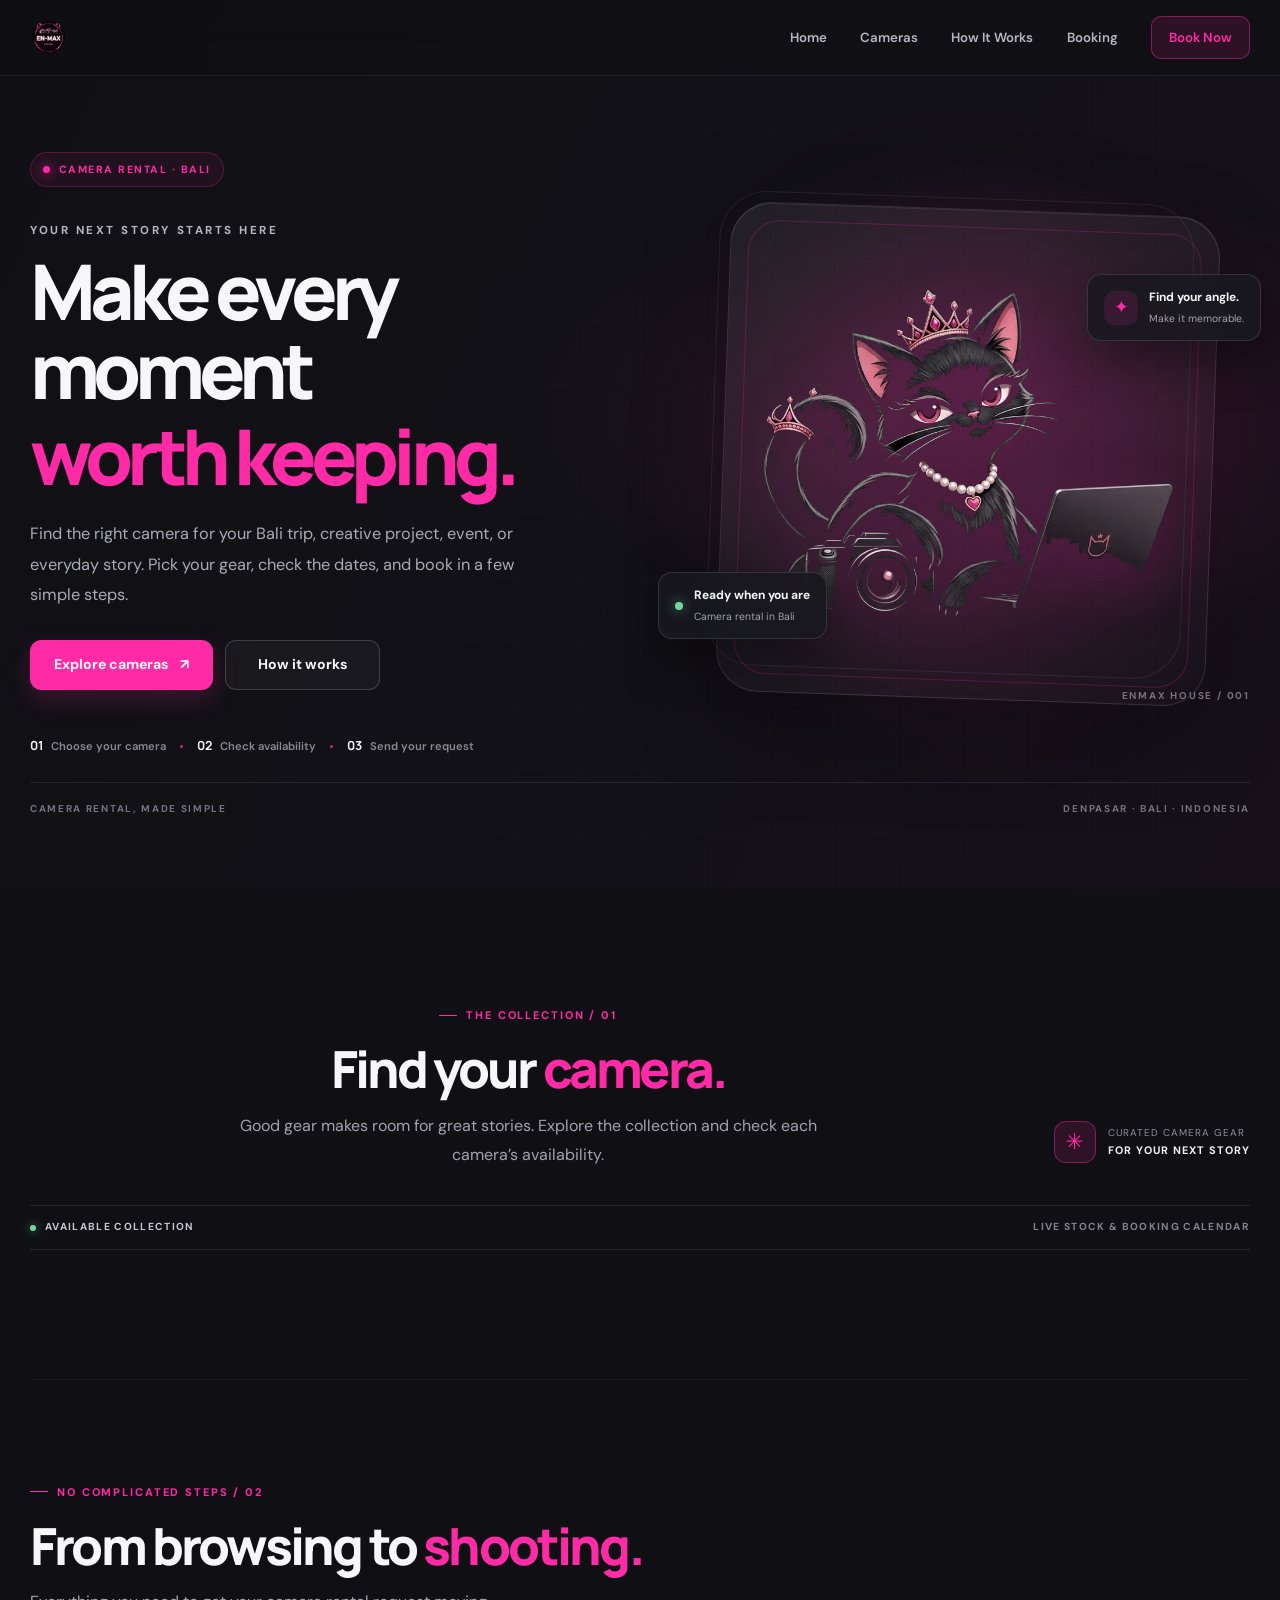
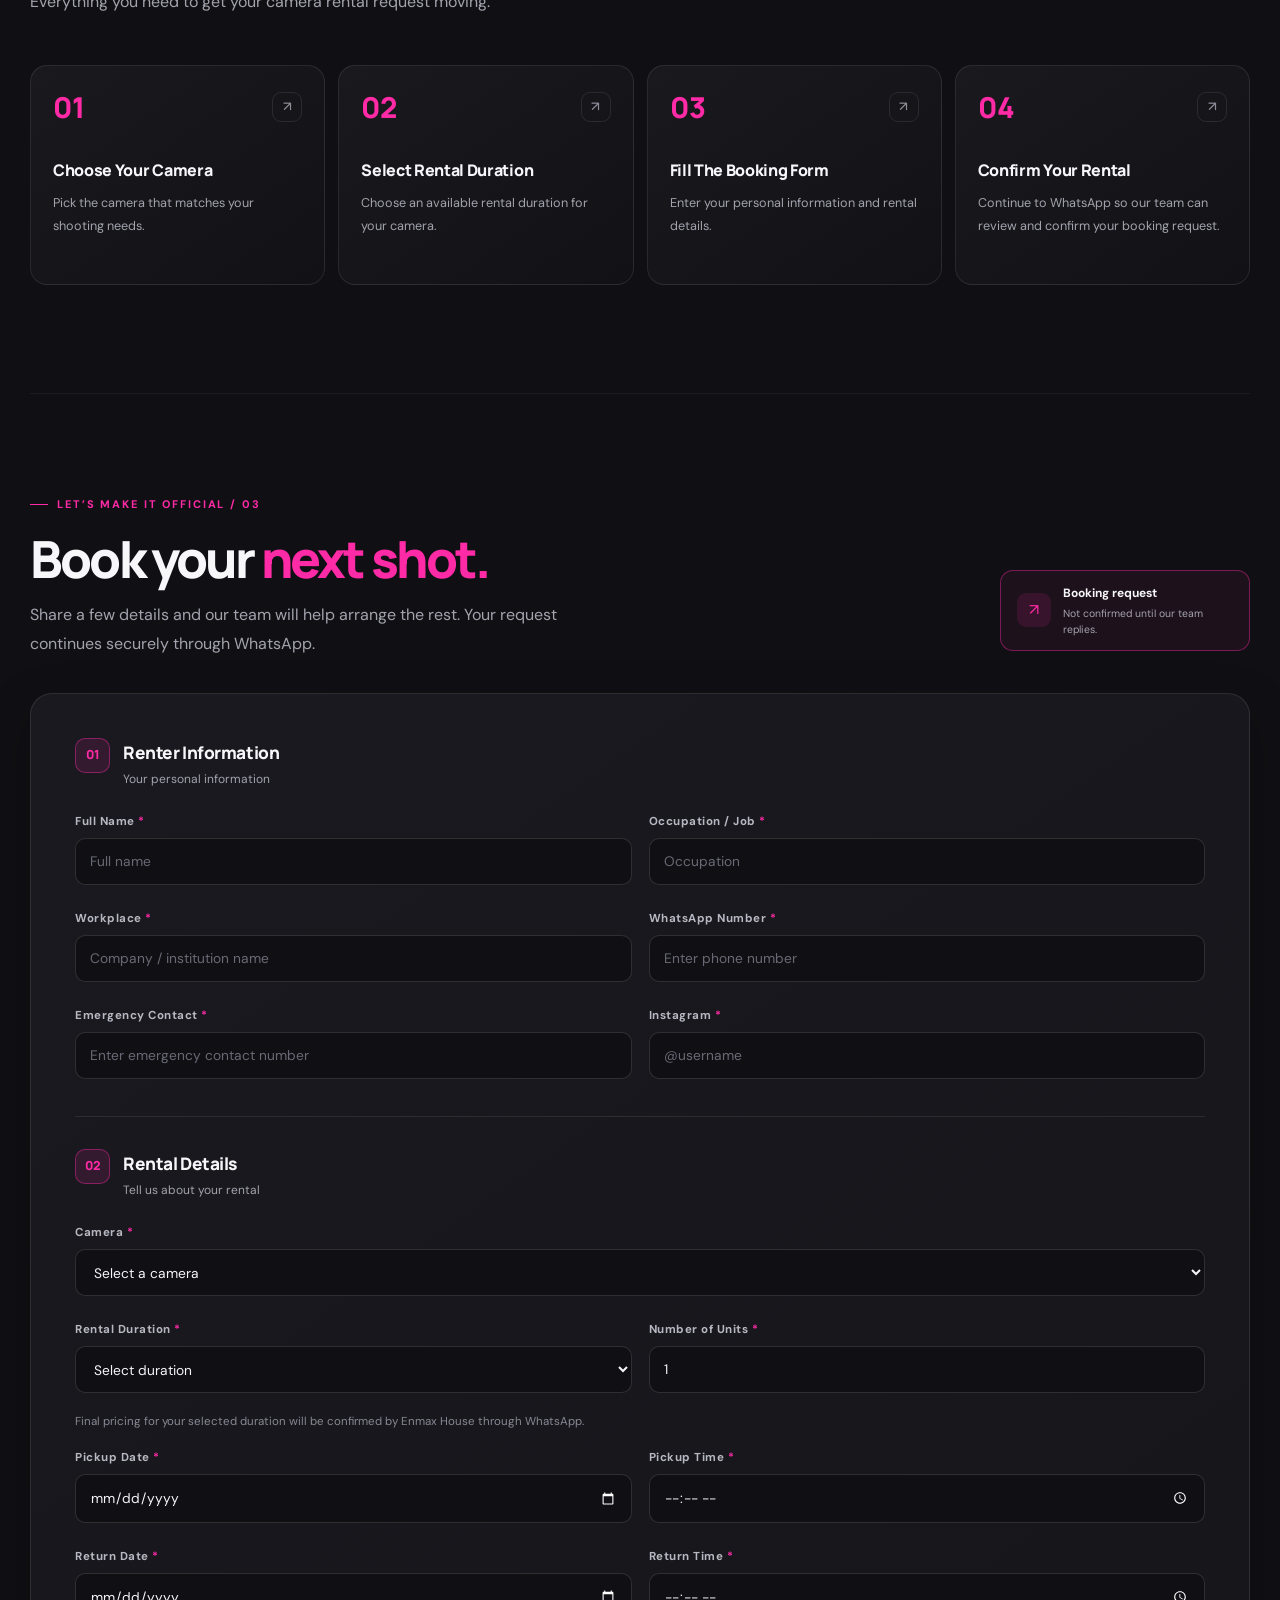
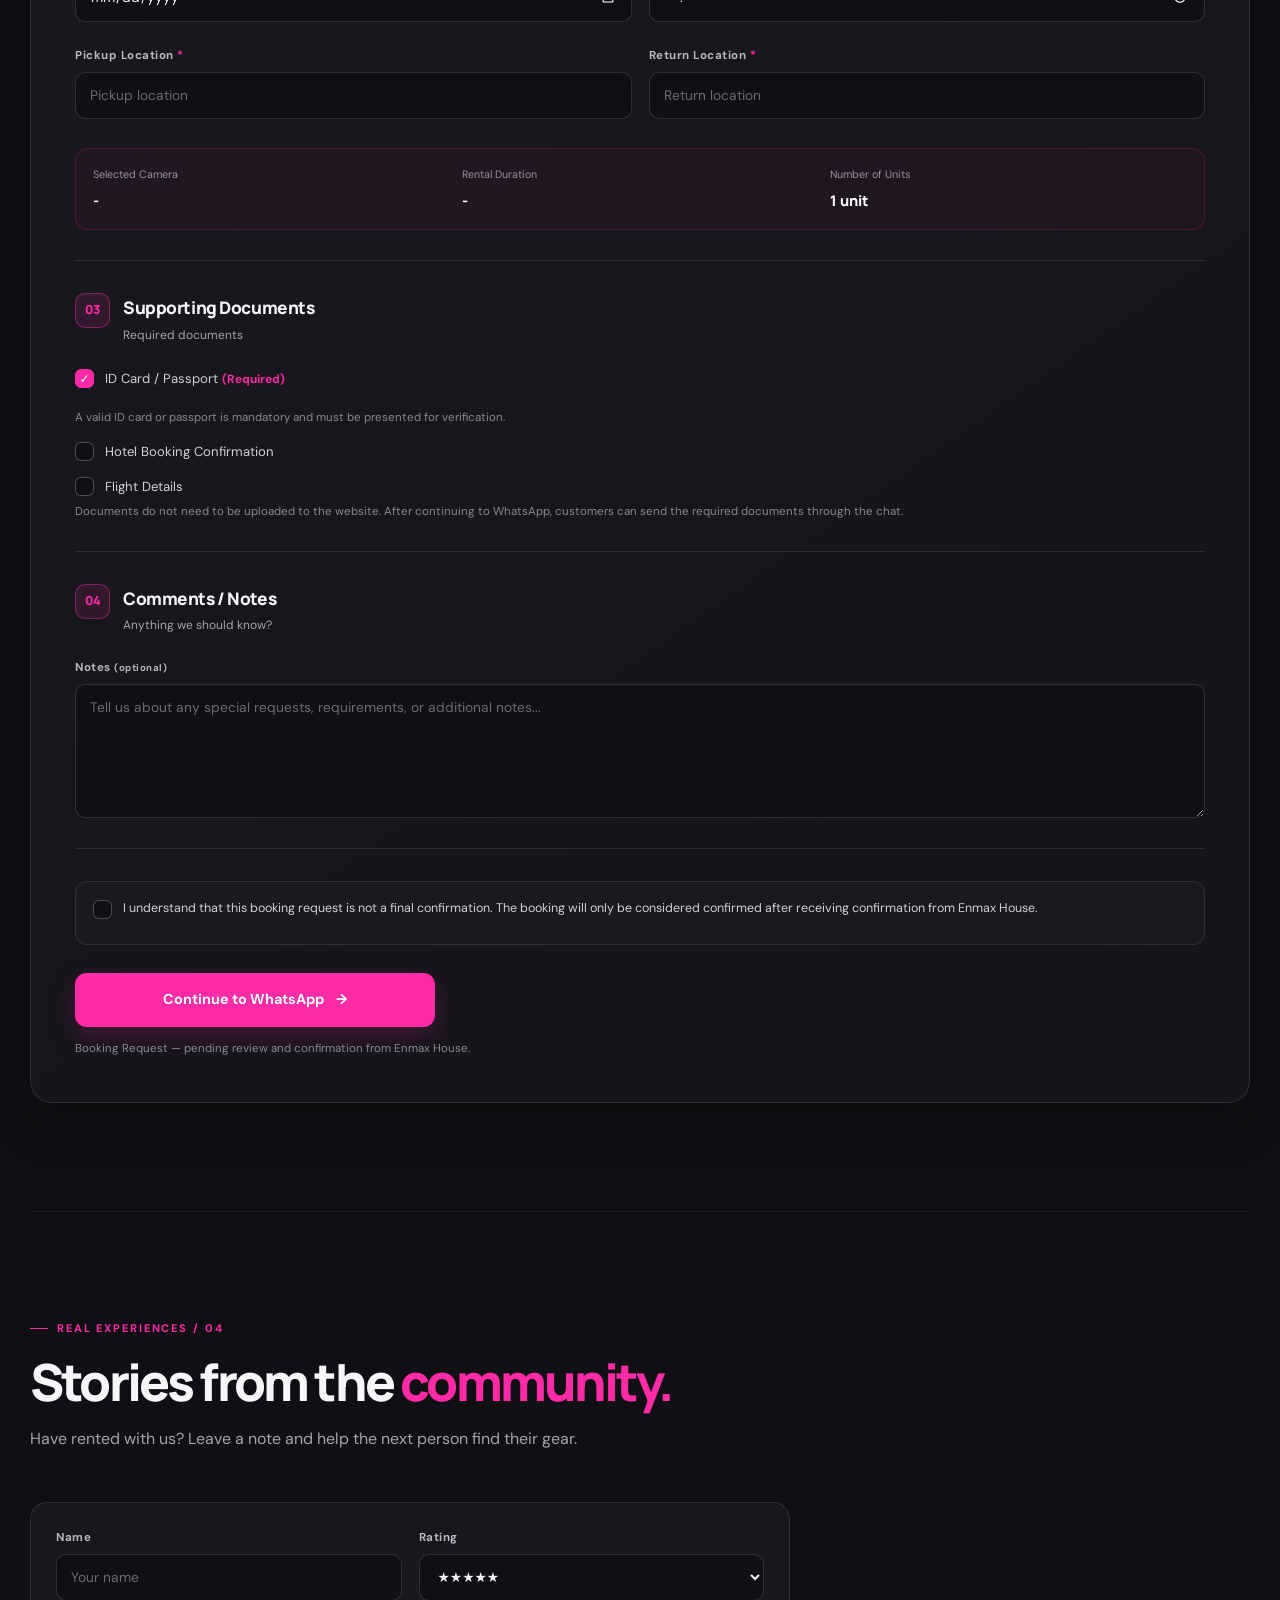
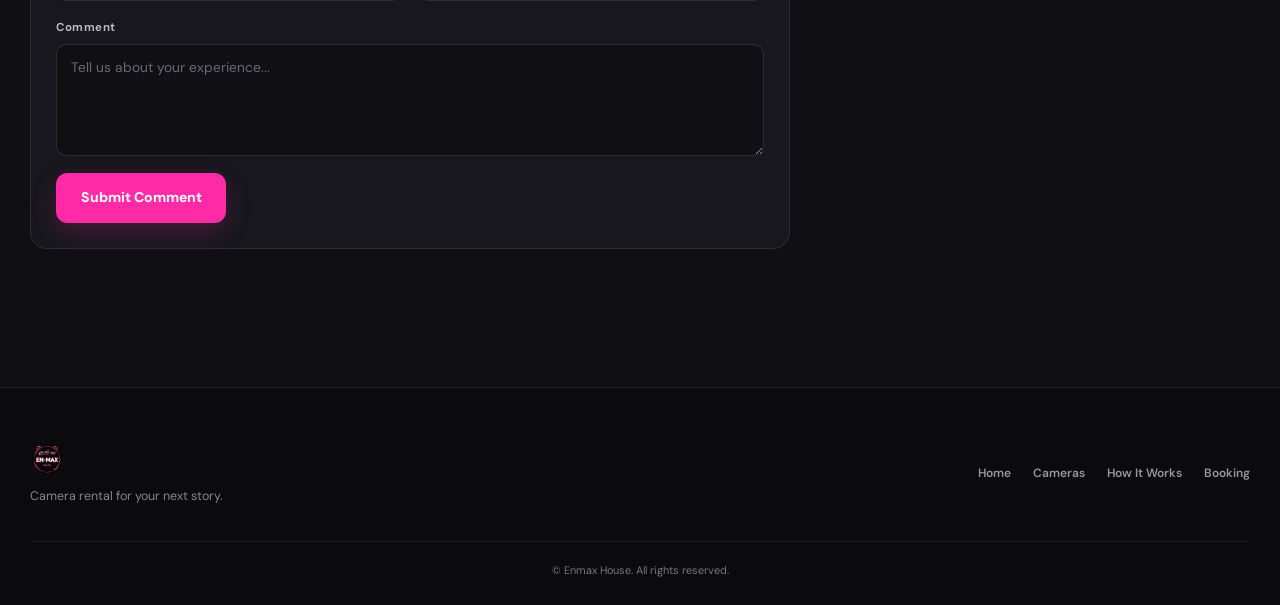
==== commit 9c386c27: "update" ====
--- a/index.html
+++ b/index.html
@@ -1,5 +1,5 @@
 <!doctype html>
-<html lang="en">
+<html lang="id">
   <head>
     <meta charset="UTF-8" />
     <meta name="viewport" content="width=device-width, initial-scale=1.0" />
@@ -8,7 +8,7 @@
       content="Enmax House — Camera rental in Bali for travel, content, events, photography, and videography."
     />
 
-    <meta property="og=:type" content="website" />
+    <meta property="og:type" content="website" />
     <meta property="og:title" content="Enmax House — Camera Rental" />
     <meta
       property="og:description"
@@ -39,210 +39,6 @@
       rel="stylesheet"
       href="https://cdn.jsdelivr.net/npm/intl-tel-input@24.6.0/build/css/intlTelInput.css"
     />
-
-    <style>
-      /* ================= AVAILABILITY CALENDAR ================= */
-      .availability-calendar-section {
-        margin: 0 0 36px;
-        padding: 24px;
-        border: 1px solid rgba(255, 42, 166, 0.25);
-        border-radius: 16px;
-        background: rgba(15, 15, 19, 0.92);
-        color: #f5f5f5;
-      }
-
-      .availability-calendar-heading h3 {
-        margin: 0 0 8px;
-        font-size: 1.35rem;
-      }
-
-      .availability-calendar-heading p,
-      .availability-calendar-note {
-        color: #b9b9c2;
-        line-height: 1.6;
-        font-size: 0.92rem;
-      }
-
-      .availability-calendar-controls {
-        display: flex;
-        flex-wrap: wrap;
-        align-items: end;
-        gap: 12px;
-        margin: 18px 0;
-      }
-
-      .availability-calendar-controls .form-group {
-        flex: 1 1 220px;
-        margin: 0;
-      }
-
-      .availability-calendar-controls select {
-        width: 100%;
-        min-height: 44px;
-      }
-
-      .availability-calendar-toolbar {
-        display: flex;
-        justify-content: space-between;
-        align-items: center;
-        gap: 12px;
-        margin: 18px 0 14px;
-      }
-
-      .availability-calendar-toolbar strong {
-        text-align: center;
-      }
-
-      .availability-calendar-toolbar button,
-      .calendar-date-button {
-        font: inherit;
-      }
-
-      .availability-calendar-toolbar button {
-        min-width: 40px;
-        min-height: 38px;
-        padding: 6px 12px;
-        border: 1px solid rgba(255, 42, 166, 0.45);
-        border-radius: 8px;
-        background: #18181e;
-        color: #fff;
-        cursor: pointer;
-      }
-
-      .availability-calendar-toolbar button:hover {
-        border-color: #ff2aa6;
-        color: #ff2aa6;
-      }
-
-      .availability-calendar-grid {
-        display: grid;
-        grid-template-columns: repeat(7, minmax(0, 1fr));
-        gap: 7px;
-      }
-
-      .calendar-weekday {
-        padding: 8px 2px;
-        text-align: center;
-        color: #aaaab5;
-        font-size: 0.76rem;
-        font-weight: 700;
-      }
-
-      .calendar-date-button {
-        display: flex;
-        min-width: 0;
-        min-height: 68px;
-        flex-direction: column;
-        align-items: center;
-        justify-content: center;
-        gap: 5px;
-        padding: 5px 2px;
-        border: 1px solid #303039;
-        border-radius: 9px;
-        background: #19191f;
-        color: #fff;
-        cursor: pointer;
-      }
-
-      .calendar-date-button:hover:not(:disabled) {
-        border-color: #ff2aa6;
-      }
-
-      .calendar-date-button:disabled {
-        cursor: not-allowed;
-        opacity: 0.32;
-      }
-
-      .calendar-date-button.is-today {
-        box-shadow: inset 0 0 0 1px #ff2aa6;
-      }
-
-      .calendar-date-button.has-booking {
-        border-color: rgba(255, 177, 66, 0.85);
-        background: rgba(255, 177, 66, 0.09);
-      }
-
-      .calendar-date-button.is-selected {
-        border-color: #ff2aa6;
-        background: rgba(255, 42, 166, 0.2);
-        box-shadow: inset 0 0 0 1px #ff2aa6;
-      }
-
-      .calendar-date-number {
-        font-size: 0.95rem;
-        font-weight: 700;
-      }
-
-      .calendar-date-status {
-        font-size: 0.62rem;
-        color: #ffcf85;
-        text-align: center;
-        line-height: 1.15;
-      }
-
-      .calendar-date-button.is-selected .calendar-date-status {
-        color: #ff8bd0;
-      }
-
-      .availability-calendar-legend {
-        display: flex;
-        flex-wrap: wrap;
-        gap: 12px 18px;
-        margin-top: 18px;
-        color: #c4c4ce;
-        font-size: 0.82rem;
-      }
-
-      .calendar-legend-item {
-        display: inline-flex;
-        align-items: center;
-        gap: 7px;
-      }
-
-      .calendar-legend-dot {
-        width: 10px;
-        height: 10px;
-        display: inline-block;
-        border-radius: 50%;
-        background: #55555f;
-      }
-
-      .calendar-legend-dot.booked {
-        background: #ffb142;
-      }
-
-      .calendar-legend-dot.selected {
-        background: #ff2aa6;
-      }
-
-      .calendar-open-button {
-        width: 100%;
-        margin-bottom: 16px;
-      }
-
-      @media (max-width: 600px) {
-        .availability-calendar-section {
-          padding: 15px;
-        }
-
-        .availability-calendar-grid {
-          gap: 4px;
-        }
-
-        .calendar-date-button {
-          min-height: 54px;
-          border-radius: 6px;
-        }
-
-        .calendar-date-status {
-          font-size: 0.53rem;
-        }
-
-        .calendar-weekday {
-          font-size: 0.68rem;
-        }
-      }
-    </style>
   </head>
 
   <body>
@@ -276,40 +72,93 @@
     <main>
       <!-- HERO -->
       <section class="hero" id="home">
-        <div class="hero-cat" aria-hidden="true">
-          <img src="assets/cat-enmax-house.png" alt="" />
-        </div>
-
-        <div class="hero-content">
-          <span class="hero-label">CAMERA RENTAL • BALI</span>
-          <h1>Capture the moment.<br /><span>Rent the camera.</span></h1>
-          <p>
-            Professional cameras for travel, content, events, photography, and
-            videography.
-          </p>
-
-          <div class="hero-actions">
-            <a href="#cameras" class="btn btn-primary">Explore Cameras</a>
-            <a href="#how-it-works" class="btn btn-secondary">How It Works</a>
-          </div>
+        <div class="hero-inner">
+          <div class="hero-content">
+            <span class="hero-label"
+              ><span class="status-dot"></span> CAMERA RENTAL · BALI</span
+            >
+            <p class="hero-eyebrow">YOUR NEXT STORY STARTS HERE</p>
+            <h1>Make every moment <span>worth keeping.</span></h1>
+            <p class="hero-description">
+              Find the right camera for your Bali trip, creative project, event,
+              or everyday story. Pick your gear, check the dates, and book in a
+              few simple steps.
+            </p>
+            <div class="hero-actions">
+              <a href="#cameras" class="btn btn-primary"
+                >Explore cameras <span aria-hidden="true">↗</span></a
+              >
+              <a href="#how-it-works" class="btn btn-secondary">How it works</a>
+            </div>
+            <div class="hero-proof">
+              <span><strong>01</strong> Choose your camera</span>
+              <span class="proof-divider" aria-hidden="true"></span>
+              <span><strong>02</strong> Check availability</span>
+              <span class="proof-divider" aria-hidden="true"></span>
+              <span><strong>03</strong> Send your request</span>
+            </div>
+          </div>
+          <div class="hero-visual" aria-hidden="true">
+            <div class="hero-visual-glow"></div>
+            <div class="hero-image-frame">
+              <img class="hero-cat" src="assets/cat-enmax-house.png" alt="" />
+            </div>
+            <div class="hero-float-card hero-float-top">
+              <span class="float-icon">✦</span
+              ><span
+                ><strong>Find your angle.</strong
+                ><small>Make it memorable.</small></span
+              >
+            </div>
+            <div class="hero-float-card hero-float-bottom">
+              <span class="float-live"></span
+              ><span
+                ><strong>Ready when you are</strong
+                ><small>Camera rental in Bali</small></span
+              >
+            </div>
+            <span class="hero-visual-index">ENMAX HOUSE / 001</span>
+          </div>
+        </div>
+        <div class="hero-bottom-line">
+          <span>CAMERA RENTAL, MADE SIMPLE</span
+          ><span>DENPASAR · BALI · INDONESIA</span>
         </div>
       </section>
 
       <!-- CAMERAS -->
       <section class="section cameras-section" id="cameras">
-        <div class="section-heading">
-          <span class="section-label">OUR COLLECTION</span>
-          <h2>Pick your <span>camera.</span></h2>
-          <p>Choose the camera that fits your next story.</p>
+        <div class="catalog-heading-row">
+          <div class="section-heading">
+            <span class="section-label">THE COLLECTION / 01</span>
+            <h2>Find your <span>camera.</span></h2>
+            <p>
+              Good gear makes room for great stories. Explore the collection and
+              check each camera’s availability.
+            </p>
+          </div>
+          <div class="catalog-side-note">
+            <span class="catalog-side-mark">✳</span
+            ><span
+              >CURATED CAMERA GEAR<br /><strong
+                >FOR YOUR NEXT STORY</strong
+              ></span
+            >
+          </div>
+        </div>
+        <div class="catalog-toolbar">
+          <span><i class="toolbar-dot"></i> AVAILABLE COLLECTION</span
+          ><span>LIVE STOCK &amp; BOOKING CALENDAR</span>
         </div>
         <div class="camera-grid" id="cameraGrid"></div>
       </section>
 
       <!-- HOW IT WORKS -->
       <section class="section how-section" id="how-it-works">
-        <div class="section-heading">
-          <span class="section-label">SIMPLE PROCESS</span>
-          <h2>How it <span>works.</span></h2>
+        <div class="section-heading section-heading-left">
+          <span class="section-label">NO COMPLICATED STEPS / 02</span>
+          <h2>From browsing to <span>shooting.</span></h2>
+          <p>Everything you need to get your camera rental request moving.</p>
         </div>
 
         <div class="steps-grid">
@@ -341,18 +190,27 @@
 
       <!-- BOOKING -->
       <section class="section booking-section" id="booking">
-        <div class="section-heading">
-          <span class="section-label">BOOKING REQUEST</span>
-          <h2>Reserve your <span>camera.</span></h2>
-          <p>
-            Fill in your details below. Your request will be continued through
-            WhatsApp.
-          </p>
+        <div class="booking-heading">
+          <div class="section-heading section-heading-left">
+            <span class="section-label">LET’S MAKE IT OFFICIAL / 03</span>
+            <h2>Book your <span>next shot.</span></h2>
+            <p>
+              Share a few details and our team will help arrange the rest. Your
+              request continues securely through WhatsApp.
+            </p>
+          </div>
+          <div class="booking-heading-note">
+            <span class="booking-note-icon">↗</span
+            ><span
+              ><strong>Booking request</strong
+              ><small>Not confirmed until our team replies.</small></span
+            >
+          </div>
         </div>
 
         <!-- Availability calendars are displayed inside each camera card. -->
 
-        <form id="bookingForm" novalidate>
+        <form id="bookingForm" class="booking-form-panel" novalidate>
           <!-- RENTER INFORMATION -->
           <div class="form-section">
             <div class="form-section-heading">
@@ -670,10 +528,13 @@
 
       <!-- CUSTOMER COMMENTS -->
       <section class="section comments-section" id="comments-section">
-        <div class="section-heading">
-          <span class="section-label">CUSTOMER NOTES</span>
-          <h2>What customers <span>say.</span></h2>
-          <p>Share your experience with Enmax House.</p>
+        <div class="section-heading section-heading-left">
+          <span class="section-label">REAL EXPERIENCES / 04</span>
+          <h2>Stories from the <span>community.</span></h2>
+          <p>
+            Have rented with us? Leave a note and help the next person find
+            their gear.
+          </p>
         </div>
 
         <form id="commentForm" class="comment-form">
--- a/css/style.css
+++ b/css/style.css
@@ -1,55 +1,45 @@
 /* ==========================================================================
-   ENMAX HOUSE — CAMERA RENTAL (BALI)
-   CSS Design Architecture & Theme Stylesheet
+   ENMAX HOUSE — MODERN E-COMMERCE REDESIGN
+   UI layer only. JavaScript hooks, IDs, booking logic and data flow preserved.
    ========================================================================== */
 
-/* --------------------------------------------------------------------------
-   01. DESIGN SYSTEM VARIABLES
-   -------------------------------------------------------------------------- */
+@import url("https://fonts.googleapis.com/css2?family=DM+Sans:wght@400;500;600;700&family=Manrope:wght@400;500;600;700;800&display=swap");
+
 :root {
-  --bg-main: #0a0a0c;
-  --bg-surface: #121216;
-  --bg-surface-elevated: #1a1a22;
-  --bg-surface-hover: #22222d;
+  color-scheme: dark;
+  --bg-main: #101014;
+  --bg-deep: #0b0b0e;
+  --bg-surface: #17171d;
+  --bg-elevated: #202027;
+  --bg-hover: #282831;
+  --accent-pink: #ff2aa6;
+  --accent-pink-hover: #ed1592;
+  --accent-soft: rgba(255, 42, 166, 0.12);
+  --accent-glow: rgba(255, 42, 166, 0.24);
+  --text-main: #f7f7fa;
+  --text-muted: #a3a3ae;
+  --text-dim: #777783;
+  --border: rgba(255, 255, 255, 0.09);
+  --border-strong: rgba(255, 255, 255, 0.16);
+  --border-pink: rgba(255, 42, 166, 0.42);
+  --green: #72d6a0;
+  --amber: #ffbd66;
+  --red: #ff8585;
+  --font:
+    "DM Sans", system-ui, -apple-system, BlinkMacSystemFont, "Segoe UI",
+    sans-serif;
+  --display: "Manrope", "DM Sans", system-ui, sans-serif;
+  --radius-sm: 9px;
+  --radius-md: 15px;
+  --radius-lg: 22px;
+  --radius-xl: 30px;
+  --shadow-card: 0 18px 50px rgba(0, 0, 0, 0.24);
+  --shadow-float: 0 18px 50px rgba(0, 0, 0, 0.4);
+  --max-width: 1220px;
+  --header-height: 76px;
+  --ease: 0.25s cubic-bezier(0.2, 0.7, 0.2, 1);
+}
 
-  --accent-pink: #ff00a8;
-  --accent-pink-hover: #e60098;
-  --accent-pink-dim: rgba(255, 0, 168, 0.15);
-  --accent-pink-glow: rgba(255, 0, 168, 0.35);
-
-  --text-main: #f4f4f6;
-  --text-muted: #9393a2;
-  --text-dark: #0a0a0c;
-
-  --border-subtle: rgba(255, 255, 255, 0.08);
-  --border-medium: rgba(255, 255, 255, 0.16);
-  --border-accent: rgba(255, 0, 168, 0.4);
-
-  --font-family:
-    system-ui, -apple-system, BlinkMacSystemFont, "Segoe UI", Roboto, Helvetica,
-    Arial, sans-serif;
-
-  --radius-sm: 6px;
-  --radius-md: 12px;
-  --radius-lg: 20px;
-  --radius-full: 9999px;
-
-  --shadow-sm: 0 4px 12px rgba(0, 0, 0, 0.4);
-  --shadow-md: 0 8px 24px rgba(0, 0, 0, 0.6);
-  --shadow-lg: 0 16px 40px rgba(0, 0, 0, 0.8);
-
-  --glow-pink: 0 0 25px var(--accent-pink-glow);
-
-  --transition-fast: 0.2s cubic-bezier(0.16, 1, 0.3, 1);
-  --transition-normal: 0.3s cubic-bezier(0.16, 1, 0.3, 1);
-
-  --max-width: 1240px;
-  --header-height: 80px;
-}
-
-/* --------------------------------------------------------------------------
-   02. RESET & BASE STYLES
-   -------------------------------------------------------------------------- */
 *,
 *::before,
 *::after {
@@ -57,771 +47,1293 @@
   margin: 0;
   padding: 0;
 }
-
 html {
   scroll-behavior: smooth;
-  font-size: 16px;
-  background-color: var(--bg-main);
+  scroll-padding-top: calc(var(--header-height) + 20px);
+  background: var(--bg-main);
   color: var(--text-main);
 }
-
 body {
-  font-family: var(--font-family);
-  line-height: 1.6;
-  background-color: var(--bg-main);
+  min-width: 320px;
+  overflow-x: hidden;
+  background: var(--bg-main);
   color: var(--text-main);
-  overflow-x: hidden;
+  font-family: var(--font);
+  font-size: 15px;
+  line-height: 1.65;
   -webkit-font-smoothing: antialiased;
-  -moz-osx-font-smoothing: grayscale;
-}
-
+}
+body.modal-open {
+  overflow: hidden;
+}
 img {
+  display: block;
   max-width: 100%;
   height: auto;
-  display: block;
-}
-
+}
 a {
   color: inherit;
   text-decoration: none;
-  transition: color var(--transition-fast);
-}
-
+}
 button,
 input,
 select,
 textarea {
   font: inherit;
   color: inherit;
-  background: none;
-  border: none;
-  outline: none;
+}
+button {
+  cursor: pointer;
+}
+button:focus-visible,
+a:focus-visible,
+input:focus-visible,
+select:focus-visible,
+textarea:focus-visible {
+  outline: 2px solid var(--accent-pink);
+  outline-offset: 3px;
+}
+::selection {
+  background: var(--accent-pink);
+  color: #fff;
 }
 
-/* --------------------------------------------------------------------------
-   03. TYPOGRAPHY & COMMON ELEMENTS
-   -------------------------------------------------------------------------- */
-h1,
-h2,
-h3,
-h4 {
-  font-weight: 700;
-  line-height: 1.15;
-  letter-spacing: -0.02em;
-  color: var(--text-main);
-}
-
+/* Shared layout + typography */
 .section {
-  padding: 100px 24px;
-  max-width: var(--max-width);
-  margin: 0 auto;
   position: relative;
-}
-
+  width: min(100% - 48px, var(--max-width));
+  margin-inline: auto;
+  padding: 104px 0;
+}
 .section-heading {
+  max-width: 660px;
+  margin: 0 auto 48px;
   text-align: center;
-  max-width: 640px;
-  margin: 0 auto 60px auto;
-  position: relative;
-}
-
+}
+.section-heading-left {
+  text-align: left;
+  margin-left: 0;
+  margin-right: 0;
+}
 .section-label,
 .hero-label {
-  display: inline-block;
-  font-size: 0.75rem;
+  display: inline-flex;
+  align-items: center;
+  gap: 9px;
+  margin-bottom: 16px;
+  color: var(--accent-pink);
+  font-size: 0.69rem;
   font-weight: 700;
-  letter-spacing: 0.2em;
+  letter-spacing: 0.17em;
   text-transform: uppercase;
-  color: var(--accent-pink);
-  margin-bottom: 12px;
-  padding: 4px 12px;
-  background: var(--accent-pink-dim);
-  border: 1px solid rgba(255, 0, 168, 0.25);
-  border-radius: var(--radius-full);
-}
-
+}
+.section-label::before {
+  content: "";
+  width: 18px;
+  height: 1px;
+  background: var(--accent-pink);
+}
 .section-heading h2 {
-  font-size: 2.75rem;
-  margin-bottom: 16px;
-}
-
+  font-family: var(--display);
+  font-size: clamp(2rem, 4vw, 3.25rem);
+  font-weight: 800;
+  line-height: 1.12;
+  letter-spacing: -0.055em;
+  margin-bottom: 14px;
+}
 .section-heading h2 span,
 .hero-content h1 span,
-.how-section h2 span,
 .booking-section h2 span,
 .comments-section h2 span {
   color: var(--accent-pink);
 }
-
 .section-heading p {
+  max-width: 580px;
   color: var(--text-muted);
-  font-size: 1.1rem;
-}
-
-/* --------------------------------------------------------------------------
-   04. BUTTON SYSTEM
-   -------------------------------------------------------------------------- */
+  font-size: 1rem;
+  line-height: 1.8;
+}
 .btn {
   display: inline-flex;
   align-items: center;
   justify-content: center;
-  gap: 8px;
-  padding: 14px 28px;
-  font-weight: 600;
-  font-size: 0.95rem;
-  border-radius: var(--radius-md);
-  cursor: pointer;
-  transition: all var(--transition-fast);
+  gap: 12px;
+  min-height: 50px;
+  padding: 0 23px;
+  border: 1px solid transparent;
+  border-radius: 11px;
+  font-size: 0.88rem;
+  font-weight: 700;
+  transition:
+    transform var(--ease),
+    background var(--ease),
+    border-color var(--ease),
+    box-shadow var(--ease),
+    color var(--ease);
   white-space: nowrap;
 }
+.btn:hover {
+  transform: translateY(-2px);
+}
+.btn-primary {
+  background: var(--accent-pink);
+  border-color: var(--accent-pink);
+  color: #fff;
+  box-shadow: 0 9px 26px rgba(255, 42, 166, 0.2);
+}
+.btn-primary:hover {
+  background: var(--accent-pink-hover);
+  border-color: var(--accent-pink-hover);
+  box-shadow: 0 12px 30px rgba(255, 42, 166, 0.3);
+}
+.btn-secondary {
+  background: rgba(255, 255, 255, 0.035);
+  border-color: var(--border-strong);
+  color: var(--text-main);
+}
+.btn-secondary:hover {
+  background: var(--accent-soft);
+  border-color: var(--border-pink);
+  color: #fff;
+}
 
-.btn-primary {
-  background-color: var(--accent-pink);
-  color: #ffffff;
-  border: 1px solid var(--accent-pink);
-  box-shadow: 0 4px 20px var(--accent-pink-glow);
-}
-
-.btn-primary:hover {
-  background-color: var(--accent-pink-hover);
-  border-color: var(--accent-pink-hover);
-  transform: translateY(-2px);
-  box-shadow: 0 8px 25px var(--accent-pink-glow);
-}
-
-.btn-secondary {
-  background-color: rgba(255, 255, 255, 0.03);
-  color: var(--text-main);
-  border: 1px solid var(--border-medium);
-}
-
-.btn-secondary:hover {
-  border-color: var(--accent-pink);
-  color: var(--accent-pink);
-  background-color: var(--accent-pink-dim);
-  transform: translateY(-2px);
-}
-
-/* --------------------------------------------------------------------------
-   05. NAVBAR
-   -------------------------------------------------------------------------- */
+/* Navigation */
 .navbar {
   position: fixed;
-  top: 0;
-  left: 0;
-  right: 0;
+  inset: 0 0 auto;
   height: var(--header-height);
   z-index: 1000;
-  background: rgba(10, 10, 12, 0.85);
-  backdrop-filter: blur(16px);
-  -webkit-backdrop-filter: blur(16px);
-  border-bottom: 1px solid var(--border-subtle);
-  display: flex;
-  align-items: center;
-}
-
+  background: rgba(16, 16, 20, 0.82);
+  border-bottom: 1px solid rgba(255, 255, 255, 0.065);
+  backdrop-filter: blur(20px);
+  -webkit-backdrop-filter: blur(20px);
+  transition:
+    background var(--ease),
+    box-shadow var(--ease);
+}
 .nav-container {
-  width: 100%;
-  max-width: var(--max-width);
-  margin: 0 auto;
-  padding: 0 24px;
+  width: min(100% - 48px, var(--max-width));
+  height: 100%;
+  margin: auto;
   display: flex;
   align-items: center;
   justify-content: space-between;
-}
-
+  gap: 28px;
+}
+.logo {
+  display: inline-flex;
+  align-items: center;
+  flex-shrink: 0;
+}
 .logo img {
-  height: 38px;
   width: auto;
+  height: 37px;
   object-fit: contain;
 }
-
 .nav-menu {
   display: flex;
   align-items: center;
-  gap: 32px;
-}
-
+  gap: clamp(18px, 2.6vw, 34px);
+}
 .nav-menu a {
-  font-size: 0.95rem;
-  font-weight: 500;
-  color: var(--text-muted);
-}
-
+  color: #b7b7c1;
+  font-size: 0.83rem;
+  font-weight: 600;
+  transition: color var(--ease);
+}
 .nav-menu a:hover {
+  color: #fff;
+}
+.nav-menu .nav-cta {
+  display: inline-flex;
+  align-items: center;
+  justify-content: center;
+  padding: 10px 17px;
+  border: 1px solid var(--border-pink);
+  border-radius: 10px;
+  background: var(--accent-soft);
   color: var(--accent-pink);
 }
-
-.nav-cta {
-  padding: 10px 20px !important;
-  background: var(--accent-pink-dim);
-  border: 1px solid var(--border-accent);
-  color: var(--accent-pink) !important;
-  border-radius: var(--radius-md);
-  font-weight: 600 !important;
-  transition: all var(--transition-fast) !important;
-}
-
-.nav-cta:hover {
-  background: var(--accent-pink) !important;
-  color: #ffffff !important;
-  box-shadow: var(--glow-pink);
-}
-
+.nav-menu .nav-cta:hover {
+  background: var(--accent-pink);
+  border-color: var(--accent-pink);
+  color: #fff;
+  box-shadow: 0 0 24px var(--accent-glow);
+}
 .menu-toggle {
   display: none;
   width: 42px;
   height: 42px;
   align-items: center;
   justify-content: center;
-  font-size: 1.5rem;
-  color: var(--text-main);
-  cursor: pointer;
-  border: 1px solid transparent;
-  border-radius: var(--radius-md);
-  transition: all var(--transition-fast);
+  border: 1px solid var(--border);
+  border-radius: 10px;
+  background: var(--bg-surface);
+  color: #fff;
+  font-size: 1.35rem;
+}
+
+/* Hero — editorial product landing */
+.hero {
   position: relative;
-  z-index: 1002;
-}
-
-.menu-toggle:hover {
-  color: var(--accent-pink);
-  border-color: var(--border-accent);
-}
-
-/* --------------------------------------------------------------------------
-   06. HERO SECTION
-   -------------------------------------------------------------------------- */
-
-.hero {
-  min-height: 90vh;
-  padding: calc(var(--header-height) + 60px) 24px 80px 24px;
-  max-width: var(--max-width);
-  margin: 0 auto;
-  display: flex;
-  align-items: center;
-  position: relative;
-
-  background: radial-gradient(
-    circle at 80% 50%,
-    rgba(255, 0, 168, 0.08) 0%,
-    transparent 60%
+  isolation: isolate;
+  min-height: 760px;
+  padding: calc(var(--header-height) + 76px)
+    max(24px, calc((100vw - var(--max-width)) / 2)) 72px;
+  overflow: hidden;
+  background:
+    radial-gradient(
+      ellipse at 78% 46%,
+      rgba(255, 42, 166, 0.105),
+      transparent 34%
+    ),
+    linear-gradient(115deg, #101014 0%, #121117 56%, #17101a 100%);
+}
+.hero::before {
+  content: "";
+  position: absolute;
+  z-index: -1;
+  inset: 0;
+  background-image:
+    linear-gradient(rgba(255, 255, 255, 0.018) 1px, transparent 1px),
+    linear-gradient(90deg, rgba(255, 255, 255, 0.018) 1px, transparent 1px);
+  background-size: 64px 64px;
+  mask-image: linear-gradient(
+    90deg,
+    transparent,
+    black 40%,
+    black 90%,
+    transparent
   );
-
-  overflow: hidden;
-}
-
+  opacity: 0.5;
+}
+.hero-inner {
+  width: min(100%, var(--max-width));
+  min-height: 570px;
+  margin: auto;
+  display: grid;
+  grid-template-columns: minmax(0, 1.05fr) minmax(360px, 0.95fr);
+  align-items: center;
+  gap: 34px;
+}
 .hero-content {
-  max-width: 680px;
   position: relative;
   z-index: 2;
+  max-width: 650px;
+}
+.hero-label {
+  padding: 8px 12px;
+  border: 1px solid rgba(255, 42, 166, 0.24);
+  border-radius: 999px;
+  background: rgba(255, 42, 166, 0.07);
+  font-size: 0.66rem;
+  letter-spacing: 0.14em;
+}
+.status-dot,
+.toolbar-dot,
+.hero-float-bottom .hero-float-live {
+  width: 7px;
+  height: 7px;
+  border-radius: 50%;
+  background: var(--accent-pink);
+  box-shadow: 0 0 12px var(--accent-pink);
+}
+.hero-eyebrow {
+  margin: 18px 0 12px;
+  color: #b7b7c1;
+  font-size: 0.72rem;
+  font-weight: 700;
+  letter-spacing: 0.22em;
+}
+.hero-content h1 {
+  max-width: 650px;
+  font-family: var(--display);
+  font-size: clamp(3.2rem, 6vw, 5.55rem);
+  font-weight: 800;
+  line-height: 1.02;
+  letter-spacing: -0.075em;
+}
+.hero-content h1 span {
+  display: block;
+  margin-top: 8px;
+}
+.hero-description {
+  max-width: 510px;
+  margin: 24px 0 30px;
+  color: #aaaab5;
+  font-size: 1.02rem;
+  line-height: 1.85;
+}
+.hero-actions {
+  display: flex;
+  flex-wrap: wrap;
+  gap: 12px;
+}
+.hero-actions .btn {
+  min-width: 155px;
+}
+.hero-proof {
+  display: flex;
+  align-items: center;
+  flex-wrap: wrap;
+  gap: 14px;
+  margin-top: 46px;
+  color: #898995;
+  font-size: 0.7rem;
+  font-weight: 600;
+}
+.hero-proof strong {
+  margin-right: 5px;
+  color: #f5f5f8;
+  font-family: var(--display);
+  font-size: 0.78rem;
+}
+.proof-divider {
+  width: 3px;
+  height: 3px;
+  border-radius: 50%;
+  background: var(--accent-pink);
+  opacity: 0.8;
+}
+.hero-visual {
+  position: relative;
+  min-height: 500px;
+  display: flex;
+  align-items: center;
+  justify-content: center;
+}
+.hero-visual-glow {
+  position: absolute;
+  width: 78%;
+  aspect-ratio: 1;
+  border-radius: 50%;
+  background: rgba(255, 42, 166, 0.13);
+  filter: blur(65px);
+}
+.hero-image-frame {
+  position: relative;
+  width: min(100%, 490px);
+  aspect-ratio: 1/1;
+  display: flex;
+  align-items: center;
+  justify-content: center;
+  border: 1px solid rgba(255, 255, 255, 0.1);
+  border-radius: 42px;
+  background: linear-gradient(
+    145deg,
+    rgba(255, 255, 255, 0.07),
+    rgba(255, 255, 255, 0.012)
+  );
+  box-shadow:
+    inset 0 1px rgba(255, 255, 255, 0.08),
+    0 35px 90px rgba(0, 0, 0, 0.25);
+  transform: rotate(2deg);
+}
+.hero-image-frame::before,
+.hero-image-frame::after {
+  content: "";
+  position: absolute;
+  border: 1px solid rgba(255, 42, 166, 0.22);
+  border-radius: 32px;
+  inset: 17px;
+  pointer-events: none;
+}
+.hero-image-frame::after {
+  inset: -12px 25px 25px -12px;
+  border-color: rgba(255, 255, 255, 0.07);
+  border-radius: 48px;
+}
+.hero-cat {
+  position: relative;
+  z-index: 1;
+  width: 86%;
+  height: 86%;
+  object-fit: contain;
+  filter: drop-shadow(0 20px 30px rgba(255, 42, 166, 0.13));
+  transform: rotate(-2deg);
+}
+.hero-float-card {
+  position: absolute;
+  z-index: 3;
+  display: flex;
+  align-items: center;
+  gap: 11px;
+  padding: 13px 16px;
+  border: 1px solid rgba(255, 255, 255, 0.12);
+  border-radius: 14px;
+  background: rgba(25, 25, 31, 0.88);
+  box-shadow: var(--shadow-float);
+  backdrop-filter: blur(14px);
+}
+.hero-float-card strong,
+.hero-float-card small {
+  display: block;
+}
+.hero-float-card strong {
+  font-size: 0.75rem;
+}
+.hero-float-card small {
+  margin-top: 2px;
+  color: var(--text-muted);
+  font-size: 0.65rem;
+}
+.hero-float-top {
+  top: 14%;
+  right: -2%;
+}
+.float-icon {
+  display: grid;
+  width: 34px;
+  height: 34px;
+  place-items: center;
+  border-radius: 10px;
+  background: var(--accent-soft);
+  color: var(--accent-pink);
+  font-size: 1.1rem;
+}
+.hero-float-bottom {
+  bottom: 13%;
+  left: -5%;
+}
+.float-live {
+  width: 8px;
+  height: 8px;
+  border-radius: 50%;
+  background: var(--green);
+  box-shadow: 0 0 12px rgba(114, 214, 160, 0.7);
+}
+.hero-visual-index {
+  position: absolute;
+  right: 0;
+  bottom: 0;
+  color: #77717c;
+  font-size: 0.62rem;
+  font-weight: 700;
+  letter-spacing: 0.18em;
+}
+.hero-bottom-line {
+  width: min(100%, var(--max-width));
+  margin: 25px auto 0;
+  padding-top: 18px;
+  border-top: 1px solid rgba(255, 255, 255, 0.09);
+  display: flex;
+  justify-content: space-between;
+  color: #74747f;
+  font-size: 0.62rem;
+  font-weight: 700;
+  letter-spacing: 0.17em;
 }
 
-.hero-content h1 {
-  font-size: 4rem;
-  margin: 16px 0 24px 0;
-  letter-spacing: -0.03em;
-}
-
-.hero-content p {
-  font-size: 1.25rem;
-  color: var(--text-muted);
-  margin-bottom: 40px;
-  max-width: 520px;
-}
-
-.hero-actions {
-  display: flex;
+/* Camera catalogue */
+.cameras-section {
+  padding-top: 110px;
+  padding-bottom: 112px;
+}
+.catalog-heading-row {
+  display: flex;
+  align-items: flex-end;
+  justify-content: space-between;
+  gap: 28px;
+}
+.catalog-heading-row .section-heading {
+  margin-bottom: 36px;
+}
+.catalog-side-note {
+  display: flex;
+  align-items: center;
+  gap: 12px;
+  margin-bottom: 42px;
+  color: #8f8f9a;
+  font-size: 0.62rem;
+  line-height: 1.7;
+  letter-spacing: 0.1em;
+}
+.catalog-side-note strong {
+  color: #f2f2f5;
+  font-size: 0.68rem;
+}
+.catalog-side-mark {
+  display: grid;
+  width: 42px;
+  height: 42px;
+  place-items: center;
+  border: 1px solid var(--border-pink);
+  border-radius: 12px;
+  background: var(--accent-soft);
+  color: var(--accent-pink);
+  font-size: 1.35rem;
+}
+.catalog-toolbar {
+  display: flex;
+  justify-content: space-between;
+  align-items: center;
   gap: 16px;
-}
-
-/* --------------------------------------------------------------------------
-   HERO CAT VIDEO
-   -------------------------------------------------------------------------- */
-
-.hero-cat {
-  position: absolute;
-
-  top: 50%;
-  right: 4%;
-
-  transform: translateY(-50%);
-
-  width: min(34vw, 420px);
-  aspect-ratio: 1 / 1;
-
-  z-index: 1;
-  pointer-events: none;
-
-  display: flex;
-  align-items: center;
-  justify-content: center;
-
-  overflow: visible;
-}
-
-.hero-cat video {
-  display: block;
-
-  width: 100%;
-  height: 100%;
-
-  object-fit: contain;
-
-  filter: drop-shadow(0 0 18px rgba(255, 0, 168, 0.12))
-    drop-shadow(0 0 35px rgba(255, 0, 168, 0.06));
-}
-
-/* ========================================================================== 
-   HERO CAT VIDEO — RESPONSIVE
-   ========================================================================== */
-
-@media (max-width: 992px) {
-  .hero-cat {
-    right: 1%;
-    width: 300px;
-    opacity: 0.85;
-  }
-}
-
-@media (max-width: 768px) {
-  .hero-cat {
-    top: auto;
-    right: -10px;
-    bottom: 10px;
-
-    transform: none;
-
-    width: 190px;
-    height: 190px;
-
-    opacity: 0.7;
-    z-index: 1;
-  }
-}
-
-@media (max-width: 480px) {
-  .hero-cat {
-    right: -5px;
-    bottom: 5px;
-
-    width: 165px;
-    height: 165px;
-
-    opacity: 0.6;
-  }
-}
-
-/* --------------------------------------------------------------------------
-   07. CAMERAS CATALOGUE
-   -------------------------------------------------------------------------- */
+  margin-bottom: 17px;
+  padding: 13px 0;
+  border-top: 1px solid var(--border);
+  border-bottom: 1px solid var(--border);
+  color: #81818c;
+  font-size: 0.64rem;
+  font-weight: 700;
+  letter-spacing: 0.13em;
+}
+.catalog-toolbar > span:first-child {
+  display: flex;
+  align-items: center;
+  gap: 9px;
+  color: #c7c7cf;
+}
+.toolbar-dot {
+  width: 6px;
+  height: 6px;
+  background: var(--green);
+  box-shadow: 0 0 10px rgba(114, 214, 160, 0.65);
+}
 .camera-grid {
   display: grid;
-  grid-template-columns: repeat(auto-fill, minmax(320px, 1fr));
-  gap: 32px;
+  grid-template-columns: repeat(3, minmax(0, 1fr));
+  gap: 20px;
+  align-items: start;
   position: relative;
 }
-
 .camera-card {
-  background: var(--bg-surface);
-  border: 1px solid var(--border-subtle);
-  border-radius: var(--radius-lg);
+  position: relative;
+  min-width: 0;
+  display: flex;
+  flex-direction: column;
   overflow: hidden;
-  display: flex;
-  flex-direction: column;
-  transition: all var(--transition-normal);
-  position: relative;
-}
-
+  border: 1px solid rgba(255, 255, 255, 0.09);
+  border-radius: 18px;
+  background: linear-gradient(160deg, #1a1a21, #15151a 65%);
+  box-shadow: 0 12px 36px rgba(0, 0, 0, 0.17);
+  transition:
+    transform var(--ease),
+    border-color var(--ease),
+    box-shadow var(--ease);
+}
 .camera-card:hover {
-  transform: translateY(-6px);
-  border-color: var(--border-accent);
+  transform: translateY(-5px);
+  border-color: rgba(255, 42, 166, 0.35);
   box-shadow:
-    0 12px 30px rgba(0, 0, 0, 0.5),
-    0 0 20px rgba(255, 0, 168, 0.15);
-}
-
-/* Camera image ALWAYS square */
+    0 22px 48px rgba(0, 0, 0, 0.28),
+    0 0 25px rgba(255, 42, 166, 0.06);
+}
 .camera-card-image {
   position: relative;
   width: 100%;
-  aspect-ratio: 1 / 1;
-  background: #000;
+  aspect-ratio: 4/3;
   overflow: hidden;
-}
-
+  background: #0c0c10;
+}
+.camera-card-image::after {
+  content: "";
+  position: absolute;
+  inset: 45% 0 0;
+  background: linear-gradient(transparent, rgba(0, 0, 0, 0.22));
+  pointer-events: none;
+}
 .camera-card-image img {
   width: 100%;
   height: 100%;
   object-fit: cover;
   object-position: center;
-  transition: transform 0.5s cubic-bezier(0.16, 1, 0.3, 1);
-}
-
+  transition: transform 0.65s cubic-bezier(0.2, 0.7, 0.2, 1);
+}
 .camera-card:hover .camera-card-image img {
-  transform: scale(1.05);
-}
-
+  transform: scale(1.045);
+}
 .camera-badge {
   position: absolute;
-  top: 16px;
-  right: 16px;
-  background: rgba(10, 10, 12, 0.75);
-  backdrop-filter: blur(8px);
-  border: 1px solid rgba(255, 255, 255, 0.1);
-  padding: 4px 10px;
-  border-radius: var(--radius-full);
+  z-index: 2;
+  top: 13px;
+  right: 13px;
+  padding: 6px 10px;
+  border: 1px solid rgba(114, 214, 160, 0.28);
+  border-radius: 999px;
+  background: rgba(12, 22, 17, 0.84);
+  color: var(--green);
+  font-size: 0.65rem;
+  font-weight: 700;
+  backdrop-filter: blur(10px);
+}
+.camera-card-content {
+  display: flex;
+  flex: 1;
+  flex-direction: column;
+  min-width: 0;
+  padding: 19px;
+}
+.camera-category {
+  display: block;
+  margin-bottom: 8px;
+  color: var(--accent-pink);
+  font-size: 0.65rem;
+  font-weight: 700;
+  letter-spacing: 0.13em;
+  text-transform: uppercase;
+}
+.camera-card-content h3 {
+  margin-bottom: 7px;
+  color: #f7f7fa;
+  font-family: var(--display);
+  font-size: 1.12rem;
+  font-weight: 800;
+  line-height: 1.3;
+  letter-spacing: -0.025em;
+}
+.camera-card-content p {
+  flex: 1;
+  margin-bottom: 14px;
+  color: var(--text-muted);
+  font-size: 0.81rem;
+  line-height: 1.7;
+}
+.camera-stock-row {
+  display: flex;
+  justify-content: space-between;
+  align-items: center;
+  gap: 10px;
+  margin: 2px 0 13px;
+  padding: 10px 11px;
+  border: 1px solid var(--border);
+  border-radius: 10px;
+  background: rgba(255, 255, 255, 0.025);
+}
+.camera-stock-label {
+  color: #90909c;
+  font-size: 0.7rem;
+}
+.camera-stock-value {
+  color: #f4f4f6;
   font-size: 0.75rem;
-  font-weight: 600;
-  color: #10b981;
+  font-weight: 700;
+  white-space: nowrap;
+}
+.camera-stock-value.is-out {
+  color: var(--red);
+}
+.camera-card-footer {
+  display: flex;
+  align-items: center;
+  justify-content: space-between;
+  gap: 10px;
+  padding-top: 14px;
+  border-top: 1px solid var(--border);
+}
+.camera-price-block {
+  min-width: 0;
+}
+.camera-price-label {
+  display: block;
+  margin-bottom: 2px;
+  color: #858590;
+  font-size: 0.65rem;
+}
+.camera-price {
+  color: #fff;
+  font-family: var(--display);
+  font-size: 1.12rem;
+  font-weight: 800;
+  line-height: 1.25;
+}
+.camera-price span {
+  color: #92929d;
+  font-family: var(--font);
+  font-size: 0.68rem;
+  font-weight: 500;
+}
+.camera-view-button {
+  min-height: 39px;
+  padding: 0 13px;
+  border-radius: 9px;
+  font-size: 0.74rem;
+}
+.camera-availability {
+  margin: 0 13px 13px;
+  padding: 13px;
+  border: 1px solid var(--border);
+  border-radius: 13px;
+  background: rgba(8, 8, 11, 0.35);
+}
+.camera-availability-heading {
+  display: flex;
+  align-items: center;
+  justify-content: space-between;
+  gap: 8px;
+  margin-bottom: 8px;
+}
+.camera-availability-heading strong {
+  font-size: 0.76rem;
+  font-weight: 700;
+}
+.camera-availability-heading small {
+  color: var(--text-dim);
+  font-size: 0.61rem;
+}
+.camera-calendar-toolbar {
+  display: flex;
+  align-items: center;
+  justify-content: space-between;
+  gap: 8px;
+  margin: 8px 0 10px;
+}
+.camera-calendar-toolbar strong {
+  font-size: 0.73rem;
+}
+.camera-calendar-toolbar button {
+  width: 28px;
+  height: 28px;
+  border: 1px solid var(--border-strong);
+  border-radius: 8px;
+  background: rgba(255, 255, 255, 0.04);
+  color: #eee;
+  transition: all var(--ease);
+}
+.camera-calendar-toolbar button:hover {
+  border-color: var(--accent-pink);
+  color: var(--accent-pink);
+}
+.camera-calendar-grid {
+  display: grid;
+  grid-template-columns: repeat(7, minmax(0, 1fr));
+  gap: 4px;
+}
+.camera-calendar-weekday {
+  padding: 4px 0;
+  text-align: center;
+  color: #81818d;
+  font-size: 0.59rem;
+  font-weight: 700;
+}
+.camera-calendar-day {
+  display: flex;
+  align-items: center;
+  justify-content: center;
+  min-width: 0;
+  min-height: 31px;
+  padding: 2px;
+  border: 1px solid transparent;
+  border-radius: 7px;
+  background: rgba(255, 255, 255, 0.035);
+  color: #e8e8ed;
+  font-size: 0.67rem;
+  cursor: pointer;
+  transition: all var(--ease);
+}
+.camera-calendar-day:hover:not(:disabled) {
+  border-color: var(--accent-pink);
+  background: var(--accent-soft);
+}
+.camera-calendar-day.is-booked {
+  border-color: rgba(255, 189, 102, 0.25);
+  background: rgba(255, 189, 102, 0.1);
+  color: var(--amber);
+}
+.camera-calendar-day.is-today {
+  box-shadow: inset 0 0 0 1px var(--accent-pink);
+}
+.camera-calendar-day.is-selected {
+  border-color: var(--accent-pink);
+  background: rgba(255, 42, 166, 0.22);
+  color: #fff;
+}
+.camera-calendar-day:disabled {
+  opacity: 0.22;
+  cursor: not-allowed;
+}
+.camera-calendar-legend {
+  display: flex;
+  flex-wrap: wrap;
+  gap: 8px 12px;
+  margin-top: 10px;
+  color: #858590;
+  font-size: 0.61rem;
+}
+.camera-calendar-legend span {
+  display: inline-flex;
+  align-items: center;
+  gap: 5px;
+}
+.camera-calendar-dot {
+  display: inline-block;
+  width: 7px;
+  height: 7px;
+  border-radius: 50%;
+  background: #777;
+}
+.camera-calendar-dot.booked {
+  background: var(--amber);
+}
+.camera-calendar-note {
+  min-height: 18px;
+  margin-top: 8px;
+  color: #8c8c97;
+  font-size: 0.64rem;
+  line-height: 1.45;
+}
+.camera-calendar-note.is-error {
+  color: var(--red);
 }
 
-.camera-card-content {
-  padding: 24px;
-  display: flex;
-  flex-direction: column;
-  flex-grow: 1;
-}
-
-.camera-category {
-  font-size: 0.75rem;
-  font-weight: 600;
-  letter-spacing: 0.1em;
-  color: var(--accent-pink);
-  text-transform: uppercase;
-  margin-bottom: 8px;
-  display: block;
-}
-
-.camera-card-content h3 {
-  font-size: 1.35rem;
-  margin-bottom: 8px;
-}
-
-.camera-card-content p {
-  color: var(--text-muted);
-  font-size: 0.9rem;
-  margin-bottom: 20px;
-  flex-grow: 1;
-}
-
-.camera-card-footer {
-  display: flex;
-  align-items: center;
-  justify-content: space-between;
-  gap: 16px;
-  padding-top: 16px;
-  border-top: 1px solid var(--border-subtle);
-}
-
-.camera-price {
-  font-size: 1.25rem;
-  font-weight: 700;
-  color: var(--text-main);
-}
-
-.camera-price span {
-  font-size: 0.8rem;
-  font-weight: 400;
-  color: var(--text-muted);
-}
-
-/* --------------------------------------------------------------------------
-   08. HOW IT WORKS
-   -------------------------------------------------------------------------- */
+/* How it works */
+.how-section {
+  padding-top: 95px;
+  padding-bottom: 108px;
+  border-top: 1px solid rgba(255, 255, 255, 0.055);
+  border-bottom: 1px solid rgba(255, 255, 255, 0.055);
+}
 .steps-grid {
   display: grid;
-  grid-template-columns: repeat(auto-fit, minmax(240px, 1fr));
-  gap: 24px;
-}
-
+  grid-template-columns: repeat(4, minmax(0, 1fr));
+  gap: 13px;
+}
 .step-card {
-  background: var(--bg-surface);
-  border: 1px solid var(--border-subtle);
-  padding: 36px 28px;
-  border-radius: var(--radius-lg);
   position: relative;
-  transition: border-color var(--transition-fast);
-}
-
+  min-height: 220px;
+  padding: 26px 22px;
+  border: 1px solid var(--border);
+  border-radius: 17px;
+  background: linear-gradient(
+    145deg,
+    rgba(255, 255, 255, 0.045),
+    rgba(255, 255, 255, 0.012)
+  );
+  transition:
+    transform var(--ease),
+    border-color var(--ease),
+    background var(--ease);
+}
 .step-card:hover {
-  border-color: var(--border-medium);
-}
-
+  transform: translateY(-4px);
+  border-color: var(--border-pink);
+  background: linear-gradient(
+    145deg,
+    rgba(255, 42, 166, 0.075),
+    rgba(255, 255, 255, 0.012)
+  );
+}
 .step-number {
-  display: inline-block;
-  font-size: 2.5rem;
+  display: flex;
+  align-items: center;
+  justify-content: space-between;
+  margin-bottom: 35px;
+  color: var(--accent-pink);
+  font-family: var(--display);
+  font-size: 1.8rem;
   font-weight: 800;
-  color: var(--accent-pink);
-  margin-bottom: 16px;
   line-height: 1;
 }
-
+.step-number::after {
+  content: "↗";
+  display: grid;
+  width: 30px;
+  height: 30px;
+  place-items: center;
+  border: 1px solid var(--border);
+  border-radius: 9px;
+  color: #8c8c97;
+  font-family: var(--font);
+  font-size: 0.85rem;
+  font-weight: 500;
+}
 .step-card h3 {
-  font-size: 1.2rem;
-  margin-bottom: 12px;
-}
-
+  margin-bottom: 9px;
+  font-family: var(--display);
+  font-size: 1rem;
+  font-weight: 800;
+  letter-spacing: -0.02em;
+}
 .step-card p {
   color: var(--text-muted);
-  font-size: 0.95rem;
+  font-size: 0.79rem;
+  line-height: 1.75;
 }
 
-/* --------------------------------------------------------------------------
-   09. BOOKING SECTION
-   -------------------------------------------------------------------------- */
+/* Booking form */
 .booking-section {
-  background: var(--bg-surface);
-  border: 1px solid var(--border-subtle);
-  border-radius: var(--radius-lg);
-  padding: 60px 48px;
-  margin-top: 40px;
-  margin-bottom: 80px;
-  box-shadow: var(--shadow-lg);
-  position: relative;
-}
-
+  width: min(100% - 48px, var(--max-width));
+  margin: 0 auto;
+  padding: 94px 0 108px;
+}
+.booking-heading {
+  display: flex;
+  align-items: flex-end;
+  justify-content: space-between;
+  gap: 24px;
+  margin-bottom: 34px;
+}
+.booking-heading .section-heading {
+  margin-bottom: 0;
+}
+.booking-heading-note {
+  display: flex;
+  align-items: center;
+  gap: 12px;
+  max-width: 250px;
+  margin-bottom: 8px;
+  padding: 13px 16px;
+  border: 1px solid var(--border-pink);
+  border-radius: 13px;
+  background: rgba(255, 42, 166, 0.055);
+}
+.booking-note-icon {
+  display: grid;
+  width: 34px;
+  height: 34px;
+  flex-shrink: 0;
+  place-items: center;
+  border-radius: 9px;
+  background: var(--accent-soft);
+  color: var(--accent-pink);
+  font-size: 1rem;
+}
+.booking-heading-note strong,
+.booking-heading-note small {
+  display: block;
+}
+.booking-heading-note strong {
+  font-size: 0.75rem;
+}
+.booking-heading-note small {
+  margin-top: 3px;
+  color: var(--text-muted);
+  font-size: 0.65rem;
+  line-height: 1.45;
+}
+.booking-form-panel {
+  padding: clamp(22px, 4vw, 44px);
+  border: 1px solid rgba(255, 255, 255, 0.1);
+  border-radius: 22px;
+  background: linear-gradient(145deg, #19191f, #141419);
+  box-shadow: var(--shadow-card);
+}
 .form-section {
-  margin-bottom: 40px;
-  padding-bottom: 32px;
-  border-bottom: 1px solid var(--border-subtle);
-}
-
+  margin-bottom: 32px;
+  padding-bottom: 30px;
+  border-bottom: 1px solid var(--border);
+}
 .form-section-heading {
   display: flex;
   align-items: flex-start;
-  gap: 16px;
-  margin-bottom: 24px;
-}
-
+  gap: 13px;
+  margin-bottom: 22px;
+}
 .form-section-heading > span {
-  font-size: 1.2rem;
+  display: grid;
+  width: 35px;
+  height: 35px;
+  flex-shrink: 0;
+  place-items: center;
+  border: 1px solid var(--border-pink);
+  border-radius: 10px;
+  background: var(--accent-soft);
+  color: var(--accent-pink);
+  font-family: var(--display);
+  font-size: 0.78rem;
   font-weight: 800;
-  color: var(--accent-pink);
-  background: var(--accent-pink-dim);
-  width: 36px;
-  height: 36px;
-  border-radius: var(--radius-sm);
-  display: flex;
-  align-items: center;
-  justify-content: center;
-  flex-shrink: 0;
-}
-
+}
 .form-section-heading h3 {
-  font-size: 1.25rem;
-}
-
+  margin: 1px 0 3px;
+  font-family: var(--display);
+  font-size: 1.08rem;
+  font-weight: 800;
+  letter-spacing: -0.025em;
+}
 .form-section-heading p {
-  font-size: 0.85rem;
   color: var(--text-muted);
-}
-
+  font-size: 0.75rem;
+}
 .form-grid {
   display: grid;
-  grid-template-columns: repeat(2, 1fr);
-  gap: 20px;
-}
-
+  grid-template-columns: repeat(2, minmax(0, 1fr));
+  gap: 17px;
+}
 .form-group {
   display: flex;
+  min-width: 0;
   flex-direction: column;
-  gap: 8px;
-}
-
+  gap: 7px;
+}
 .form-group.full-width {
-  grid-column: span 2;
-}
-
+  grid-column: 1/-1;
+}
 .form-group label {
-  font-size: 0.85rem;
-  font-weight: 600;
-  text-transform: uppercase;
-  letter-spacing: 0.05em;
-  color: var(--text-muted);
-}
-
+  color: #b8b8c2;
+  font-size: 0.72rem;
+  font-weight: 700;
+  letter-spacing: 0.045em;
+}
 .form-group label span {
   color: var(--accent-pink);
 }
-
 .form-group input,
 .form-group select,
 .form-group textarea {
   width: 100%;
-  background: var(--bg-main);
-  border: 1px solid var(--border-medium);
-  border-radius: var(--radius-md);
-  padding: 12px 16px;
-  color: var(--text-main);
-  font-size: 0.95rem;
-  transition: all var(--transition-fast);
-}
-
+  min-height: 47px;
+  padding: 11px 14px;
+  border: 1px solid rgba(255, 255, 255, 0.13);
+  border-radius: 10px;
+  background: #101014;
+  color: #f5f5f8;
+  font-size: 0.86rem;
+  transition:
+    border-color var(--ease),
+    box-shadow var(--ease),
+    background var(--ease);
+}
+.form-group input::placeholder,
+.form-group textarea::placeholder {
+  color: #696975;
+}
 .form-group input:focus,
 .form-group select:focus,
 .form-group textarea:focus {
   border-color: var(--accent-pink);
-  box-shadow: 0 0 0 3px var(--accent-pink-dim);
-}
-
+  background: #121117;
+  box-shadow: 0 0 0 3px rgba(255, 42, 166, 0.1);
+  outline: 0;
+}
+.form-group input:read-only {
+  color: #b4b4bd;
+  background: #15151b;
+}
+.form-group select {
+  color-scheme: dark;
+}
 .form-group select option {
-  background: var(--bg-surface);
-  color: var(--text-main);
-}
-
+  background: #19191f;
+  color: #f5f5f8;
+}
+.form-group textarea {
+  min-height: 112px;
+  resize: vertical;
+  line-height: 1.6;
+}
+.form-group .iti {
+  width: 100%;
+}
+.iti {
+  width: 100%;
+}
+.iti__country-list {
+  border: 1px solid var(--border-strong) !important;
+  border-radius: 10px !important;
+  background: #19191f !important;
+  color: #f5f5f8 !important;
+  box-shadow: var(--shadow-float) !important;
+}
+.iti__country.iti__highlight {
+  background: #282831 !important;
+}
+.iti__dial-code {
+  color: #a3a3ae !important;
+}
 .error-message {
-  color: #ff4d4d;
-  font-size: 0.8rem;
-}
-
+  color: var(--red);
+  font-size: 0.72rem;
+  line-height: 1.4;
+}
+.input-error {
+  border-color: var(--red) !important;
+  box-shadow: 0 0 0 3px rgba(255, 133, 133, 0.08) !important;
+}
+.form-note {
+  display: block;
+  margin-top: 5px;
+  color: #888894;
+  font-size: 0.72rem;
+  line-height: 1.65;
+}
 .rental-summary {
-  margin-top: 24px;
-  background: var(--bg-main);
-  border: 1px solid var(--border-subtle);
-  border-radius: var(--radius-md);
-  padding: 20px;
   display: grid;
-  grid-template-columns: repeat(2, 1fr);
-  gap: 16px;
-}
-
+  grid-template-columns: repeat(3, minmax(0, 1fr));
+  gap: 12px;
+  margin-top: 22px;
+  padding: 17px;
+  border: 1px solid rgba(255, 42, 166, 0.2);
+  border-radius: 13px;
+  background: rgba(255, 42, 166, 0.045);
+}
 .rental-summary div {
   display: flex;
+  min-width: 0;
   flex-direction: column;
-  gap: 4px;
-}
-
+  gap: 5px;
+}
 .rental-summary span {
-  font-size: 0.8rem;
-  color: var(--text-muted);
-}
-
+  color: #92929e;
+  font-size: 0.67rem;
+}
 .rental-summary strong {
-  font-size: 1.1rem;
-  color: var(--accent-pink);
-}
-
+  overflow-wrap: anywhere;
+  color: #fff;
+  font-family: var(--display);
+  font-size: 0.91rem;
+  font-weight: 800;
+}
 .checkbox-list {
   display: flex;
   flex-direction: column;
-  gap: 16px;
-}
-
+  gap: 14px;
+}
 .checkbox-item {
   display: flex;
-  align-items: center;
-  gap: 12px;
+  align-items: flex-start;
+  gap: 11px;
+  color: #d0d0d7;
+  font-size: 0.82rem;
+  line-height: 1.6;
   cursor: pointer;
   user-select: none;
 }
-
 .checkbox-item input[type="checkbox"] {
-  display: none;
-}
-
+  position: absolute;
+  width: 1px;
+  height: 1px;
+  opacity: 0;
+  pointer-events: none;
+}
 .custom-checkbox {
-  width: 20px;
-  height: 20px;
-  border: 1px solid var(--border-medium);
-  border-radius: var(--radius-sm);
-  background: var(--bg-main);
+  position: relative;
   display: inline-block;
-  position: relative;
-  transition: all var(--transition-fast);
-  flex-shrink: 0;
-}
-
+  width: 19px;
+  height: 19px;
+  flex: 0 0 19px;
+  margin-top: 1px;
+  border: 1px solid rgba(255, 255, 255, 0.25);
+  border-radius: 6px;
+  background: #101014;
+  transition: all var(--ease);
+}
 .checkbox-item input[type="checkbox"]:checked + .custom-checkbox {
+  border-color: var(--accent-pink);
   background: var(--accent-pink);
-  border-color: var(--accent-pink);
-}
-
+}
 .checkbox-item input[type="checkbox"]:checked + .custom-checkbox::after {
   content: "✓";
   position: absolute;
+  inset: 0;
+  display: grid;
+  place-items: center;
   color: #fff;
-  font-size: 14px;
-  font-weight: bold;
-  top: 50%;
-  left: 50%;
-  transform: translate(-50%, -50%);
-}
-
-.form-note {
-  margin-top: 16px;
-  font-size: 0.85rem;
-  color: var(--text-muted);
-  line-height: 1.5;
-}
-
+  font-size: 0.75rem;
+  font-weight: 800;
+}
+.checkbox-item input[type="checkbox"]:focus-visible + .custom-checkbox {
+  outline: 2px solid var(--accent-pink);
+  outline-offset: 3px;
+}
+.checkbox-item strong {
+  color: var(--accent-pink);
+  font-size: 0.74rem;
+}
 .agreement-section {
-  margin: 32px 0;
-}
-
+  margin: 28px 0;
+  padding: 17px;
+  border: 1px solid var(--border);
+  border-radius: 12px;
+  background: rgba(255, 255, 255, 0.02);
+}
+.agreement {
+  font-size: 0.78rem;
+}
+.agreement-error {
+  display: block;
+  margin: 8px 0 0 30px;
+}
 .submit-section {
-  text-align: center;
-}
-
+  text-align: left;
+}
 .submit-button {
   width: 100%;
-  max-width: 400px;
-  padding: 16px 32px;
-  font-size: 1.1rem;
-}
-
+  max-width: 360px;
+  min-height: 54px;
+  font-size: 0.9rem;
+}
 .booking-disclaimer {
   margin-top: 12px;
-  font-size: 0.85rem;
-  color: var(--text-muted);
+  color: #888894;
+  font-size: 0.72rem;
+}
+.availability-message {
+  margin-top: 12px;
+  padding: 12px 14px;
+  border: 1px solid var(--border);
+  border-radius: 10px;
+  font-size: 0.78rem;
+  line-height: 1.55;
 }
 
-/* --------------------------------------------------------------------------
-   10. COMMENTS SECTION
-   -------------------------------------------------------------------------- */
+/* Reviews */
+.comments-section {
+  padding-top: 100px;
+  padding-bottom: 110px;
+  border-top: 1px solid rgba(255, 255, 255, 0.055);
+}
 .comment-form {
+  max-width: 760px;
+  margin: 0 0 28px;
+  padding: 25px;
+  border: 1px solid var(--border);
+  border-radius: 17px;
   background: var(--bg-surface);
-  border: 1px solid var(--border-subtle);
-  border-radius: var(--radius-lg);
-  padding: 32px;
-  margin-bottom: 40px;
-}
-
+}
 .comment-form .form-group {
-  margin-bottom: 20px;
-}
-
+  margin-bottom: 17px;
+}
+.comment-form .btn {
+  min-width: 170px;
+}
 .comments-list {
   display: grid;
-  grid-template-columns: repeat(auto-fill, minmax(300px, 1fr));
-  gap: 20px;
-}
-
+  grid-template-columns: repeat(3, minmax(0, 1fr));
+  gap: 14px;
+}
 .comment-card {
-  background: var(--bg-surface);
-  border: 1px solid var(--border-subtle);
-  border-radius: var(--radius-md);
-  padding: 20px;
-}
-
+  min-width: 0;
+  padding: 19px;
+  border: 1px solid var(--border);
+  border-radius: 15px;
+  background: linear-gradient(145deg, #19191f, #15151a);
+}
 .comment-header {
   display: flex;
+  align-items: center;
   justify-content: space-between;
-  align-items: center;
+  gap: 10px;
   margin-bottom: 12px;
 }
-
 .comment-author {
-  font-weight: 600;
-}
-
+  font-size: 0.82rem;
+  font-weight: 700;
+}
 .comment-rating {
   color: var(--accent-pink);
+  font-size: 0.83rem;
+  letter-spacing: 0.08em;
+}
+.comment-date {
+  color: #777783;
+  font-size: 0.67rem;
+}
+.comment-card p {
+  color: #b6b6c0;
+  font-size: 0.8rem;
+  line-height: 1.75;
+  overflow-wrap: anywhere;
+}
+.empty-comments {
+  grid-column: 1/-1;
+  padding: 25px;
+  border: 1px dashed var(--border-strong);
+  border-radius: 14px;
+  color: var(--text-muted);
+  text-align: center;
+  font-size: 0.82rem;
 }
 
-/* --------------------------------------------------------------------------
-   11. CAMERA MODAL
-   -------------------------------------------------------------------------- */
+/* Camera modal and gallery */
 .camera-modal {
   position: fixed;
   inset: 0;
@@ -829,1238 +1341,803 @@
   display: flex;
   align-items: center;
   justify-content: center;
+  padding: 20px;
   opacity: 0;
+  visibility: hidden;
   pointer-events: none;
-  transition: opacity var(--transition-normal);
-}
-
+  transition:
+    opacity var(--ease),
+    visibility var(--ease);
+}
+.camera-modal.active,
 .camera-modal[aria-hidden="false"] {
   opacity: 1;
+  visibility: visible;
   pointer-events: auto;
 }
-
 .modal-overlay {
   position: absolute;
   inset: 0;
-  background: rgba(0, 0, 0, 0.85);
-  backdrop-filter: blur(8px);
-  -webkit-backdrop-filter: blur(8px);
-}
-
+  background: rgba(0, 0, 0, 0.84);
+  backdrop-filter: blur(10px);
+  -webkit-backdrop-filter: blur(10px);
+}
 .modal-content {
   position: relative;
-  background: var(--bg-surface);
-  border: 1px solid var(--border-medium);
-  border-radius: var(--radius-lg);
-  width: 90%;
-  max-width: 800px;
-  max-height: 90vh;
+  z-index: 2;
+  display: grid;
+  grid-template-columns: 1.05fr 0.95fr;
+  width: min(100%, 900px);
+  max-height: min(90vh, 760px);
   overflow: hidden;
-  display: grid;
-  grid-template-columns: 1fr 1fr;
-  z-index: 10;
-  box-shadow: var(--shadow-lg);
-}
-
-/* Close button */
+  border: 1px solid var(--border-strong);
+  border-radius: 22px;
+  background: #18181e;
+  box-shadow: 0 30px 100px rgba(0, 0, 0, 0.6);
+}
 .modal-close {
   position: absolute;
-  top: 16px;
-  right: 16px;
-  width: 36px;
-  height: 36px;
-  background: var(--bg-main);
-  border: 1px solid var(--border-subtle);
-  border-radius: var(--radius-full);
-  color: var(--text-main);
-  font-size: 1.25rem;
-  cursor: pointer;
+  top: 13px;
+  right: 13px;
   z-index: 20;
-  display: flex;
-  align-items: center;
-  justify-content: center;
-  transition: all var(--transition-fast);
-}
-
+  display: grid;
+  width: 39px;
+  height: 39px;
+  place-items: center;
+  border: 1px solid var(--border);
+  border-radius: 50%;
+  background: rgba(12, 12, 15, 0.85);
+  color: #fff;
+  font-size: 1.45rem;
+  transition: all var(--ease);
+}
 .modal-close:hover {
   border-color: var(--accent-pink);
   color: var(--accent-pink);
 }
-
-/* --------------------------------------------------------------------------
-   CAMERA GALLERY
-   -------------------------------------------------------------------------- */
-
-/*
-   IMPORTANT:
-   - Gallery has fixed height.
-   - Camera/sample images never control modal height.
-   - object-fit: contain keeps the ORIGINAL photo ratio.
-*/
-
 .modal-gallery {
   position: relative;
   width: 100%;
-  height: 420px;
-  min-height: 420px;
-  background: #000;
+  height: 480px;
+  min-height: 380px;
   overflow: hidden;
-  touch-action: pan-y;
-}
-
+  background: #08080a;
+}
 .modal-image-wrapper {
-  position: relative;
+  display: flex;
+  align-items: center;
+  justify-content: center;
   width: 100%;
   height: 100%;
-  min-height: 0;
-  background: #000;
-
-  display: flex;
-  align-items: center;
-  justify-content: center;
-
+  padding: 26px;
   overflow: hidden;
-  padding: 20px;
-}
-
+  background: #08080a;
+}
 .modal-image-wrapper img {
   display: block;
   width: 100%;
   height: 100%;
-
   object-fit: contain;
   object-position: center;
-
   user-select: none;
   -webkit-user-drag: none;
 }
-
-/* Gallery arrows */
 .gallery-arrow {
   position: absolute;
   top: 50%;
-  transform: translateY(-50%);
-
+  z-index: 5;
+  display: flex;
   width: 42px;
   height: 42px;
-
-  border-radius: var(--radius-full);
+  align-items: center;
+  justify-content: center;
+  transform: translateY(-50%);
+  border: 1px solid rgba(255, 255, 255, 0.17);
+  border-radius: 50%;
   background: rgba(10, 10, 12, 0.7);
-  border: 1px solid rgba(255, 255, 255, 0.15);
-
   color: #fff;
-  font-size: 2rem;
-  line-height: 1;
-
-  cursor: pointer;
-  z-index: 5;
-
-  display: flex;
-  align-items: center;
-  justify-content: center;
-
-  transition: all var(--transition-fast);
-
+  font-size: 1.55rem;
   backdrop-filter: blur(8px);
-  -webkit-backdrop-filter: blur(8px);
-}
-
+  transition: all var(--ease);
+}
 .gallery-arrow:hover {
+  border-color: var(--accent-pink);
   background: var(--accent-pink);
-  border-color: var(--accent-pink);
-  box-shadow: var(--glow-pink);
-}
-
+  box-shadow: 0 0 22px var(--accent-glow);
+}
 .gallery-prev {
-  left: 16px;
-}
-
+  left: 15px;
+}
 .gallery-next {
-  right: 16px;
-}
-
-/* Image counter */
+  right: 15px;
+}
 .gallery-counter {
   position: absolute;
-  bottom: 16px;
+  bottom: 15px;
   left: 50%;
+  z-index: 5;
   transform: translateX(-50%);
+  padding: 5px 11px;
+  border: 1px solid rgba(255, 255, 255, 0.12);
+  border-radius: 99px;
+  background: rgba(10, 10, 12, 0.75);
+  color: #fff;
+  font-size: 0.68rem;
+  font-weight: 700;
+  backdrop-filter: blur(8px);
+}
+.modal-details {
+  display: flex;
+  min-width: 0;
+  flex-direction: column;
+  padding: 48px 34px 32px;
+}
+.modal-details h2 {
+  margin: 3px 0 13px;
+  font-family: var(--display);
+  font-size: 1.8rem;
+  font-weight: 800;
+  line-height: 1.2;
+  letter-spacing: -0.04em;
+}
+.modal-details p {
+  margin-bottom: 20px;
+  color: var(--text-muted);
+  font-size: 0.85rem;
+  line-height: 1.8;
+}
+.modal-price {
+  margin-top: auto;
+  margin-bottom: 20px;
+}
+.modal-price span {
+  display: block;
+  margin-bottom: 4px;
+  color: #92929d;
+  font-size: 0.7rem;
+}
+.modal-price strong {
+  color: var(--accent-pink);
+  font-family: var(--display);
+  font-size: 1.55rem;
+  font-weight: 800;
+}
+.modal-duration-group {
+  margin-bottom: 18px;
+}
+.modal-book-button {
+  width: 100%;
+}
 
-  background: rgba(10, 10, 12, 0.75);
-  border: 1px solid rgba(255, 255, 255, 0.1);
-
-  color: #fff;
-
-  padding: 5px 10px;
-  border-radius: var(--radius-full);
-
+/* Footer */
+.footer {
+  position: relative;
+  overflow: hidden;
+  padding: 54px 24px 25px;
+  border-top: 1px solid var(--border);
+  background: #0b0b0e;
+}
+.footer-container {
+  display: flex;
+  align-items: center;
+  justify-content: space-between;
+  gap: 30px;
+  width: min(100%, var(--max-width));
+  margin: 0 auto 35px;
+}
+.footer-brand img {
+  width: auto;
+  height: 34px;
+  margin-bottom: 10px;
+  object-fit: contain;
+}
+.footer-brand p {
+  color: #858590;
+  font-size: 0.78rem;
+}
+.footer-links {
+  display: flex;
+  flex-wrap: wrap;
+  gap: 22px;
+}
+.footer-links a {
+  color: #9696a1;
   font-size: 0.75rem;
   font-weight: 600;
-
-  backdrop-filter: blur(8px);
-  -webkit-backdrop-filter: blur(8px);
-
-  z-index: 5;
-}
-
-/* Modal details */
-.modal-details {
-  padding: 40px 32px;
-  display: flex;
-  flex-direction: column;
-  min-width: 0;
-}
-
-.modal-details h2 {
-  font-size: 1.8rem;
-  margin: 8px 0 16px 0;
-}
-
-.modal-details p {
-  color: var(--text-muted);
-  font-size: 0.95rem;
-  margin-bottom: 24px;
-}
-
-.modal-price {
-  margin-top: auto;
-  margin-bottom: 24px;
-}
-
-.modal-price span {
-  display: block;
-  font-size: 0.8rem;
-  color: var(--text-muted);
-}
-
-.modal-price strong {
-  font-size: 1.5rem;
-  color: var(--accent-pink);
-}
-
-.modal-book-button {
-  width: 100%;
-}
-
-/* --------------------------------------------------------------------------
-   12. FOOTER
-   -------------------------------------------------------------------------- */
-.footer {
-  background: #050507;
-  border-top: 1px solid var(--border-subtle);
-  padding: 60px 24px 30px 24px;
-  position: relative;
-  overflow: hidden;
-}
-
-.footer-container {
-  max-width: var(--max-width);
-  margin: 0 auto 40px auto;
-  display: flex;
-  justify-content: space-between;
-  align-items: center;
-}
-
-.footer-brand img {
-  height: 32px;
-  margin-bottom: 12px;
-}
-
-.footer-brand p {
-  color: var(--text-muted);
-  font-size: 0.9rem;
-}
-
-.footer-links {
-  display: flex;
-  gap: 24px;
-}
-
-.footer-links a {
-  color: var(--text-muted);
-  font-size: 0.9rem;
-}
-
+  transition: color var(--ease);
+}
 .footer-links a:hover {
   color: var(--accent-pink);
 }
+.footer-bottom {
+  width: min(100%, var(--max-width));
+  margin: auto;
+  padding-top: 20px;
+  border-top: 1px solid var(--border);
+  color: #777783;
+  text-align: center;
+  font-size: 0.68rem;
+}
 
-.footer-bottom {
-  max-width: var(--max-width);
-  margin: 0 auto;
-  padding-top: 24px;
-  border-top: 1px solid var(--border-subtle);
+/* Legacy availability calendar section styles retained for any existing markup. */
+.availability-calendar-section {
+  margin: 0 0 30px;
+  padding: 22px;
+  border: 1px solid var(--border-pink);
+  border-radius: 16px;
+  background: #15151b;
+  color: #f5f5f5;
+}
+.availability-calendar-heading h3 {
+  margin: 0 0 8px;
+  font-size: 1.2rem;
+}
+.availability-calendar-heading p,
+.availability-calendar-note {
+  color: var(--text-muted);
+  font-size: 0.86rem;
+  line-height: 1.6;
+}
+.availability-calendar-controls {
+  display: flex;
+  flex-wrap: wrap;
+  align-items: end;
+  gap: 12px;
+  margin: 18px 0;
+}
+.availability-calendar-controls .form-group {
+  flex: 1 1 220px;
+  margin: 0;
+}
+.availability-calendar-controls select {
+  width: 100%;
+  min-height: 44px;
+}
+.availability-calendar-toolbar {
+  display: flex;
+  align-items: center;
+  justify-content: space-between;
+  gap: 12px;
+  margin: 18px 0 14px;
+}
+.availability-calendar-toolbar strong {
   text-align: center;
-  color: var(--text-muted);
-  font-size: 0.85rem;
+}
+.availability-calendar-toolbar button,
+.calendar-date-button {
+  font: inherit;
+}
+.availability-calendar-toolbar button {
+  min-width: 40px;
+  min-height: 38px;
+  padding: 6px 12px;
+  border: 1px solid var(--border-pink);
+  border-radius: 8px;
+  background: #18181e;
+  color: #fff;
+}
+.availability-calendar-toolbar button:hover {
+  border-color: var(--accent-pink);
+  color: var(--accent-pink);
+}
+.availability-calendar-grid {
+  display: grid;
+  grid-template-columns: repeat(7, minmax(0, 1fr));
+  gap: 7px;
+}
+.calendar-weekday {
+  padding: 8px 2px;
+  color: #aaaab5;
+  text-align: center;
+  font-size: 0.72rem;
+  font-weight: 700;
+}
+.calendar-date-button {
+  display: flex;
+  min-width: 0;
+  min-height: 58px;
+  flex-direction: column;
+  align-items: center;
+  justify-content: center;
+  gap: 5px;
+  padding: 5px 2px;
+  border: 1px solid #303039;
+  border-radius: 9px;
+  background: #19191f;
+  color: #fff;
+  cursor: pointer;
+}
+.calendar-date-button:hover:not(:disabled) {
+  border-color: var(--accent-pink);
+}
+.calendar-date-button:disabled {
+  opacity: 0.32;
+  cursor: not-allowed;
+}
+.calendar-date-button.is-today {
+  box-shadow: inset 0 0 0 1px var(--accent-pink);
+}
+.calendar-date-button.has-booking {
+  border-color: rgba(255, 189, 102, 0.8);
+  background: rgba(255, 189, 102, 0.09);
+}
+.calendar-date-button.is-selected {
+  border-color: var(--accent-pink);
+  background: rgba(255, 42, 166, 0.2);
+  box-shadow: inset 0 0 0 1px var(--accent-pink);
+}
+.calendar-date-number {
+  font-size: 0.9rem;
+  font-weight: 700;
+}
+.calendar-date-status {
+  color: #ffcf85;
+  text-align: center;
+  font-size: 0.6rem;
+  line-height: 1.15;
+}
+.calendar-date-button.is-selected .calendar-date-status {
+  color: #ff8bd0;
+}
+.availability-calendar-legend {
+  display: flex;
+  flex-wrap: wrap;
+  gap: 12px 18px;
+  margin-top: 16px;
+  color: #c4c4ce;
+  font-size: 0.78rem;
+}
+.calendar-legend-item {
+  display: inline-flex;
+  align-items: center;
+  gap: 7px;
+}
+.calendar-legend-dot {
+  display: inline-block;
+  width: 9px;
+  height: 9px;
+  border-radius: 50%;
+  background: #55555f;
+}
+.calendar-legend-dot.booked {
+  background: #ffb142;
+}
+.calendar-legend-dot.selected {
+  background: var(--accent-pink);
+}
+.calendar-open-button {
+  width: 100%;
+  margin-bottom: 16px;
 }
 
-/* --------------------------------------------------------------------------
-   13. RESPONSIVE DESIGN
-   -------------------------------------------------------------------------- */
-
-@media (max-width: 992px) {
+/* Responsive */
+@media (max-width: 1050px) {
+  :root {
+    --header-height: 70px;
+  }
+  .hero {
+    min-height: 700px;
+    padding-top: calc(var(--header-height) + 55px);
+  }
+  .hero-inner {
+    grid-template-columns: minmax(0, 1fr) minmax(300px, 0.8fr);
+    gap: 16px;
+  }
   .hero-content h1 {
-    font-size: 3rem;
-  }
-
-  .booking-section {
-    padding: 40px 24px;
-  }
-
-  .modal-content {
-    grid-template-columns: 1fr;
-    max-height: 90vh;
-  }
-
-  .modal-gallery {
-    height: 350px;
-    min-height: 350px;
-  }
-
-  .modal-image-wrapper {
-    height: 350px;
-    min-height: 0;
-  }
-}
-
-@media (max-width: 768px) {
-  /* --------------------------------------------------------------
-     MOBILE NAVIGATION
-     -------------------------------------------------------------- */
-
+    font-size: clamp(3rem, 6vw, 4.5rem);
+  }
+  .hero-visual {
+    min-height: 420px;
+  }
+  .hero-float-top {
+    right: -1%;
+  }
+  .hero-float-bottom {
+    left: -1%;
+  }
+  .camera-grid {
+    grid-template-columns: repeat(2, minmax(0, 1fr));
+  }
+  .steps-grid {
+    grid-template-columns: repeat(2, minmax(0, 1fr));
+  }
+}
+@media (max-width: 760px) {
+  :root {
+    --header-height: 66px;
+  }
+  .section {
+    width: min(100% - 36px, var(--max-width));
+    padding: 72px 0;
+  }
+  .nav-container {
+    width: calc(100% - 36px);
+  }
+  .logo img {
+    height: 32px;
+  }
+  .menu-toggle {
+    display: flex;
+    position: relative;
+    z-index: 1002;
+  }
   .nav-menu {
     position: absolute;
-    top: var(--header-height);
-    left: 16px;
-    right: 16px;
-
+    top: calc(var(--header-height) + 8px);
+    left: 18px;
+    right: 18px;
     display: flex;
     flex-direction: column;
     align-items: stretch;
-    gap: 4px;
-
+    gap: 3px;
     padding: 12px;
-
-    background: rgba(18, 18, 22, 0.97);
-    border: 1px solid var(--border-medium);
-    border-radius: var(--radius-lg);
-
-    box-shadow: var(--shadow-lg);
-
+    border: 1px solid var(--border-strong);
+    border-radius: 16px;
+    background: rgba(22, 22, 28, 0.98);
+    box-shadow: var(--shadow-float);
     opacity: 0;
     visibility: hidden;
     pointer-events: none;
-
-    transform: translateY(-10px);
-
+    transform: translateY(-8px);
     transition:
-      opacity var(--transition-fast),
-      transform var(--transition-fast),
-      visibility var(--transition-fast);
-
-    z-index: 1001;
-  }
-
+      opacity var(--ease),
+      transform var(--ease),
+      visibility var(--ease);
+  }
   .nav-menu.active {
     opacity: 1;
     visibility: visible;
     pointer-events: auto;
     transform: translateY(0);
   }
-
   .nav-menu a {
     width: 100%;
-    padding: 13px 14px;
-    border-radius: var(--radius-md);
-  }
-
+    padding: 12px 13px;
+    border-radius: 9px;
+    font-size: 0.86rem;
+  }
   .nav-menu a:hover {
-    background: var(--accent-pink-dim);
-  }
-
+    background: var(--accent-soft);
+  }
   .nav-menu .nav-cta {
-    text-align: center;
-    margin-top: 6px;
-  }
-
-  .menu-toggle {
-    display: flex;
-  }
-
-  /* --------------------------------------------------------------
-     MOBILE FORM
-     -------------------------------------------------------------- */
-
+    justify-content: center;
+    margin-top: 5px;
+  }
+  .hero {
+    min-height: auto;
+    padding: calc(var(--header-height) + 55px) 18px 30px;
+  }
+  .hero-inner {
+    width: 100%;
+    min-height: 0;
+    grid-template-columns: 1fr;
+    gap: 0;
+  }
+  .hero-content {
+    max-width: 650px;
+  }
+  .hero-content h1 {
+    max-width: 590px;
+    font-size: clamp(3rem, 10vw, 4.4rem);
+  }
+  .hero-description {
+    max-width: 490px;
+    margin: 18px 0 23px;
+    font-size: 0.93rem;
+  }
+  .hero-proof {
+    gap: 9px;
+    margin-top: 28px;
+    font-size: 0.62rem;
+  }
+  .hero-visual {
+    min-height: 340px;
+    margin-top: 8px;
+  }
+  .hero-image-frame {
+    width: min(76vw, 340px);
+    border-radius: 28px;
+  }
+  .hero-image-frame::before {
+    inset: 12px;
+    border-radius: 22px;
+  }
+  .hero-float-top {
+    top: 12%;
+    right: 4%;
+  }
+  .hero-float-bottom {
+    bottom: 10%;
+    left: 2%;
+  }
+  .hero-bottom-line {
+    width: 100%;
+    margin-top: 16px;
+    font-size: 0.53rem;
+    letter-spacing: 0.1em;
+  }
+  .catalog-heading-row {
+    display: block;
+  }
+  .catalog-heading-row .section-heading {
+    margin-bottom: 25px;
+  }
+  .catalog-side-note {
+    display: none;
+  }
+  .catalog-toolbar {
+    font-size: 0.56rem;
+    letter-spacing: 0.08em;
+  }
+  .camera-grid {
+    grid-template-columns: repeat(2, minmax(0, 1fr));
+    gap: 13px;
+  }
+  .camera-card {
+    border-radius: 14px;
+  }
+  .camera-card-content {
+    padding: 13px;
+  }
+  .camera-category {
+    font-size: 0.57rem;
+    margin-bottom: 6px;
+  }
+  .camera-card-content h3 {
+    font-size: 0.93rem;
+  }
+  .camera-card-content p {
+    font-size: 0.72rem;
+    line-height: 1.55;
+    margin-bottom: 10px;
+  }
+  .camera-stock-row {
+    padding: 7px 8px;
+    margin-bottom: 9px;
+  }
+  .camera-stock-label,
+  .camera-stock-value {
+    font-size: 0.62rem;
+  }
+  .camera-card-footer {
+    align-items: flex-end;
+    gap: 6px;
+    padding-top: 10px;
+  }
+  .camera-price {
+    font-size: 0.88rem;
+  }
+  .camera-price-label {
+    font-size: 0.57rem;
+  }
+  .camera-price span {
+    font-size: 0.59rem;
+  }
+  .camera-view-button {
+    min-height: 34px;
+    padding: 0 8px;
+    font-size: 0.62rem;
+  }
+  .camera-availability {
+    margin: 0 8px 8px;
+    padding: 9px;
+    border-radius: 10px;
+  }
+  .camera-availability-heading strong {
+    font-size: 0.66rem;
+  }
+  .camera-availability-heading small {
+    font-size: 0.55rem;
+  }
+  .camera-calendar-grid {
+    gap: 3px;
+  }
+  .camera-calendar-weekday {
+    font-size: 0.53rem;
+  }
+  .camera-calendar-day {
+    min-height: 27px;
+    font-size: 0.59rem;
+  }
+  .camera-calendar-legend {
+    gap: 6px 8px;
+    font-size: 0.53rem;
+  }
+  .camera-calendar-note {
+    font-size: 0.57rem;
+  }
+  .steps-grid {
+    gap: 10px;
+  }
+  .step-card {
+    min-height: 190px;
+    padding: 20px 16px;
+  }
+  .step-number {
+    margin-bottom: 25px;
+    font-size: 1.5rem;
+  }
+  .step-card h3 {
+    font-size: 0.88rem;
+  }
+  .step-card p {
+    font-size: 0.72rem;
+  }
+  .booking-section {
+    width: min(100% - 36px, var(--max-width));
+    padding: 72px 0;
+  }
+  .booking-heading {
+    display: block;
+    margin-bottom: 24px;
+  }
+  .booking-heading-note {
+    margin-top: 20px;
+  }
+  .booking-form-panel {
+    padding: 22px 17px;
+    border-radius: 17px;
+  }
   .form-grid {
-    grid-template-columns: 1fr;
-  }
-
-  .form-group.full-width {
-    grid-column: span 1;
-  }
-
+    gap: 13px;
+  }
+  .form-group input,
+  .form-group select,
+  .form-group textarea {
+    min-height: 45px;
+    font-size: 0.83rem;
+  }
   .rental-summary {
     grid-template-columns: 1fr;
-  }
-
-  /* --------------------------------------------------------------
-     MOBILE FOOTER
-     -------------------------------------------------------------- */
-
+    gap: 12px;
+    padding: 14px;
+  }
+  .rental-summary div {
+    flex-direction: row;
+    align-items: center;
+    justify-content: space-between;
+    gap: 12px;
+  }
+  .rental-summary strong {
+    text-align: right;
+    font-size: 0.82rem;
+  }
+  .submit-button {
+    max-width: none;
+  }
+  .comments-list {
+    grid-template-columns: repeat(2, minmax(0, 1fr));
+  }
+  .comment-form {
+    padding: 19px;
+  }
+  .footer {
+    padding: 42px 18px 22px;
+  }
   .footer-container {
     flex-direction: column;
-    gap: 32px;
-    text-align: center;
-  }
-
-  /* --------------------------------------------------------------
-     MOBILE HERO
-     -------------------------------------------------------------- */
-
-  .hero-content h1 {
-    font-size: 2.5rem;
-  }
-
-  .hero-actions {
-    flex-direction: column;
-  }
-
-  .btn {
-    width: 100%;
-  }
-
-  /* --------------------------------------------------------------
-     MOBILE CAMERA GALLERY
-     -------------------------------------------------------------- */
-
+    align-items: flex-start;
+    gap: 23px;
+  }
+  .footer-links {
+    gap: 13px 19px;
+  }
   .modal-content {
-    width: calc(100% - 24px);
-    max-height: 92vh;
-    border-radius: var(--radius-lg);
-  }
-
+    grid-template-columns: 1fr;
+    width: min(100%, 560px);
+    max-height: 92dvh;
+    overflow-y: auto;
+  }
   .modal-gallery {
-    height: 300px;
-    min-height: 300px;
-    touch-action: pan-y;
-  }
-
+    height: 310px;
+    min-height: 260px;
+  }
   .modal-image-wrapper {
-    height: 300px;
-    min-height: 0;
-    padding: 14px;
-  }
-
-  .gallery-arrow {
-    width: 38px;
-    height: 38px;
-    font-size: 1.7rem;
-  }
-
-  .gallery-prev {
-    left: 10px;
-  }
-
-  .gallery-next {
-    right: 10px;
-  }
-
+    height: 310px;
+    min-height: 260px;
+    padding: 16px;
+  }
   .modal-details {
-    padding: 28px 22px;
-  }
-
+    padding: 25px 21px 22px;
+  }
   .modal-details h2 {
-    font-size: 1.5rem;
-  }
-}
-
-/* --------------------------------------------------------------------------
-   14. SMALL MOBILE
-   -------------------------------------------------------------------------- */
-
+    font-size: 1.45rem;
+  }
+}
 @media (max-width: 480px) {
   .section {
-    padding-left: 18px;
-    padding-right: 18px;
-  }
-
-  .section-heading h2 {
-    font-size: 2.2rem;
-  }
-
-  .hero {
-    padding-left: 18px;
-    padding-right: 18px;
-  }
-
-  .hero-content h1 {
-    font-size: 2.2rem;
-  }
-
-  .booking-section {
-    padding: 32px 18px;
-  }
-
-  .comment-form {
-    padding: 24px 18px;
-  }
-
-  .modal-gallery {
-    height: 260px;
-    min-height: 260px;
-  }
-
-  .modal-image-wrapper {
-    height: 260px;
-    min-height: 0;
-    padding: 10px;
-  }
-
-  .modal-details {
-    padding: 24px 18px;
-  }
-}
-
-/* ========================================================================== 
-   15. SUBTLE CAT ACCENTS
-   ========================================================================== */
-
-/* Hero cat decoration intentionally removed.
-   The actual animated cat video is now used in .hero-cat. */
-
-/* Camera catalogue tiny accent */
-.camera-grid::before {
-  content: "✦  •  •";
-  position: absolute;
-  top: -34px;
-  right: 12px;
-
-  color: var(--accent-pink);
-  font-size: 0.65rem;
-  letter-spacing: 8px;
-  opacity: 0.28;
-
-  pointer-events: none;
-}
-
-/* Camera card tiny cat-ear accent */
-.camera-card::after {
-  content: "⌃";
-  position: absolute;
-  right: 14px;
-  bottom: 12px;
-
-  color: var(--accent-pink);
-  font-size: 0.7rem;
-
-  opacity: 0;
-  transform: translateY(4px);
-
-  transition:
-    opacity var(--transition-fast),
-    transform var(--transition-fast);
-
-  pointer-events: none;
-}
-
-.camera-card:hover::after {
-  opacity: 0.65;
-  transform: translateY(0);
-}
-
-/* How it works */
-.how-section {
-  position: relative;
-}
-
-.how-section::after {
-  content: "•  •";
-  position: absolute;
-  right: 8%;
-  top: 70px;
-
-  color: var(--accent-pink);
-  font-size: 0.75rem;
-  letter-spacing: 12px;
-  opacity: 0.22;
-
-  pointer-events: none;
-}
-
-/* Comments */
-.comments-section {
-  position: relative;
-}
-
-.comments-section::after {
-  content: "◦   ◦";
-  position: absolute;
-  top: 74px;
-  left: 7%;
-
-  color: var(--accent-pink);
-  font-size: 0.9rem;
-  letter-spacing: 8px;
-  opacity: 0.2;
-
-  text-shadow: 0 0 12px var(--accent-pink-glow);
-
-  pointer-events: none;
-}
-
-/* Footer */
-.footer::after {
-  content: "⌁";
-  position: absolute;
-  right: 6%;
-  bottom: 20px;
-
-  color: var(--accent-pink);
-  font-size: 3rem;
-  opacity: 0.12;
-
-  transform: rotate(8deg);
-  filter: drop-shadow(0 0 10px var(--accent-pink-glow));
-
-  pointer-events: none;
-}
-
-.footer::after {
-  text-shadow:
-    0 0 6px rgba(255, 0, 168, 0.35),
-    0 0 18px rgba(255, 0, 168, 0.18);
-}
-
-/* ========================================================================== 
-   16. CAT SECTION DIVIDERS
-   ========================================================================== */
-
-/*
-   Divider dibuat dari garis + wajah kucing kecil.
-   Tidak memakai ::after pada booking-section supaya
-   tidak bentrok dengan dekorasi section lain.
-*/
-
-/* Divider line */
-.section + .section::before,
-.section + .booking-section::before,
-.booking-section + .section::before {
-  content: "";
-
-  position: absolute;
-  left: 50%;
-  top: -1px;
-
-  transform: translateX(-50%);
-
-  width: min(82%, 900px);
-  height: 1px;
-
-  background: linear-gradient(
-    90deg,
-    transparent 0%,
-    rgba(255, 0, 168, 0.08) 15%,
-    rgba(255, 0, 168, 0.45) 38%,
-    var(--accent-pink) 50%,
-    rgba(255, 0, 168, 0.45) 62%,
-    rgba(255, 0, 168, 0.08) 85%,
-    transparent 100%
-  );
-
-  box-shadow: 0 0 12px rgba(255, 0, 168, 0.18);
-
-  pointer-events: none;
-}
-
-/*
-   Cat face.
-   Menggunakan teks Unicode supaya tidak membutuhkan file tambahan.
-*/
-.section + .section::after,
-.section + .booking-section::after,
-.booking-section + .section::after {
-  content: "◢  • •  ◣";
-
-  position: absolute;
-  top: -15px;
-  left: 50%;
-
-  transform: translateX(-50%);
-
-  width: 72px;
-  height: 30px;
-
-  display: flex;
-  align-items: center;
-  justify-content: center;
-
-  color: var(--accent-pink);
-  background: var(--bg-main);
-
-  font-size: 0.75rem;
-  letter-spacing: 2px;
-  line-height: 1;
-
-  text-shadow:
-    0 0 6px rgba(255, 0, 168, 0.5),
-    0 0 16px rgba(255, 0, 168, 0.2);
-
-  z-index: 3;
-  pointer-events: none;
-}
-
-/* Cat whiskers */
-.section + .section .section-heading::before,
-.section + .booking-section .section-heading::before,
-.booking-section + .section .section-heading::before {
-  content: "╲  ╲";
-
-  position: absolute;
-  left: calc(50% - 82px);
-  top: -28px;
-
-  color: var(--accent-pink);
-  font-size: 0.6rem;
-  letter-spacing: 5px;
-
-  opacity: 0.45;
-
-  text-shadow:
-    0 0 6px rgba(255, 0, 168, 0.35),
-    0 0 12px rgba(255, 0, 168, 0.15);
-
-  pointer-events: none;
-}
-
-.section + .section .section-heading::after,
-.section + .booking-section .section-heading::after,
-.booking-section + .section .section-heading::after {
-  content: "╱  ╱";
-
-  position: absolute;
-  left: calc(50% + 48px);
-  top: -28px;
-
-  color: var(--accent-pink);
-  font-size: 0.6rem;
-  letter-spacing: 5px;
-
-  opacity: 0.45;
-
-  text-shadow:
-    0 0 6px rgba(255, 0, 168, 0.35),
-    0 0 12px rgba(255, 0, 168, 0.15);
-
-  pointer-events: none;
-}
-
-/* Small nose */
-.section + .section .section-heading > h2::before,
-.section + .booking-section .section-heading > h2::before,
-.booking-section + .section .section-heading > h2::before {
-  content: "•";
-
-  position: absolute;
-  left: 50%;
-  top: -25px;
-
-  transform: translateX(-50%);
-
-  color: var(--accent-pink);
-  font-size: 0.45rem;
-
-  opacity: 0.8;
-
-  text-shadow: 0 0 8px rgba(255, 0, 168, 0.5);
-
-  pointer-events: none;
-}
-
-/* Subtle hover glow */
-.section:hover + .section::after,
-.section:hover + .booking-section::after,
-.booking-section:hover + .section::after {
-  text-shadow:
-    0 0 8px rgba(255, 0, 168, 0.7),
-    0 0 20px rgba(255, 0, 168, 0.3);
-}
-
-/* ========================================================================== 
-   17. MOBILE CAT ACCENTS
-   ========================================================================== */
-
-@media (max-width: 768px) {
-  /* Hero text decoration removed because actual cat video is used. */
-
-  .camera-grid::before {
-    top: -28px;
-    right: 6px;
-    opacity: 0.2;
-  }
-
-  .how-section::after {
-    right: 5%;
-    top: 55px;
-    opacity: 0.16;
-  }
-
-  .comments-section::after {
-    left: 5%;
-    top: 55px;
-    opacity: 0.14;
-  }
-
-  .footer::after {
-    right: 4%;
-    bottom: 14px;
-    font-size: 2.4rem;
-    opacity: 0.1;
-  }
-
-  /* Divider */
-  .section + .section::before,
-  .section + .booking-section::before,
-  .booking-section + .section::before {
-    width: 76%;
-  }
-
-  .section + .section::after,
-  .section + .booking-section::after,
-  .booking-section + .section::after {
-    width: 62px;
-    height: 28px;
-    top: -14px;
-    font-size: 0.65rem;
-    letter-spacing: 1px;
-  }
-
-  .section + .section .section-heading::before,
-  .section + .booking-section .section-heading::before,
-  .booking-section + .section .section-heading::before {
-    left: calc(50% - 68px);
-    top: -25px;
-    font-size: 0.5rem;
-    letter-spacing: 3px;
-  }
-
-  .section + .section .section-heading::after,
-  .section + .booking-section .section-heading::after,
-  .booking-section + .section .section-heading::after {
-    left: calc(50% + 40px);
-    top: -25px;
-    font-size: 0.5rem;
-    letter-spacing: 3px;
-  }
-
-  .section + .section .section-heading > h2::before,
-  .section + .booking-section .section-heading > h2::before,
-  .booking-section + .section .section-heading > h2::before {
-    top: -23px;
-  }
-}
-
-/* ======================================================================
-   ENMAX HOUSE — CATALOGUE AVAILABILITY + RESPONSIVE REFINEMENT
-   ====================================================================== */
-:root {
-  --bg-main: #0b0b0e;
-  --bg-surface: #141419;
-  --bg-surface-elevated: #1b1b22;
-  --accent-pink: #ff2aa6;
-  --accent-pink-hover: #ed1592;
-  --text-muted: #a3a3ae;
-  --border-subtle: rgba(255, 255, 255, 0.09);
-  --border-medium: rgba(255, 255, 255, 0.14);
-  --radius-lg: 16px;
-  --max-width: 1160px;
-  --header-height: 72px;
-}
-
-html {
-  scroll-padding-top: calc(var(--header-height) + 18px);
-}
-.section {
-  padding-top: clamp(58px, 7vw, 84px);
-  padding-bottom: clamp(58px, 7vw, 84px);
-}
-.section-heading {
-  margin-bottom: clamp(28px, 4vw, 42px);
-}
-.section-heading h2 {
-  font-size: clamp(1.85rem, 3.4vw, 2.55rem);
-}
-.section-heading p {
-  font-size: 1rem;
-}
-.nav-container {
-  padding-inline: clamp(16px, 3vw, 28px);
-}
-.nav-menu {
-  gap: clamp(16px, 2.4vw, 28px);
-}
-.hero {
-  min-height: min(760px, 82vh);
-  padding-top: calc(var(--header-height) + 48px);
-  padding-bottom: 64px;
-}
-.hero-content h1 {
-  font-size: clamp(2.5rem, 5.3vw, 3.8rem);
-}
-.hero-content p {
-  font-size: clamp(1rem, 1.5vw, 1.12rem);
-}
-
-.camera-grid {
-  grid-template-columns: repeat(3, minmax(0, 1fr));
-  gap: 22px;
-  align-items: start;
-}
-.camera-card {
-  border-radius: 15px;
-  box-shadow: 0 10px 30px rgba(0, 0, 0, 0.18);
-}
-.camera-card:hover {
-  transform: translateY(-3px);
-}
-.camera-card-image {
-  aspect-ratio: 4 / 3;
-}
-.camera-card-image img {
-  object-fit: cover;
-}
-.camera-card-content {
-  padding: 19px;
-}
-.camera-card-content h3 {
-  font-size: 1.16rem;
-}
-.camera-card-content p {
-  font-size: 0.87rem;
-  margin-bottom: 14px;
-}
-.camera-card-footer {
-  gap: 10px;
-  padding-top: 14px;
-}
-.camera-price {
-  font-size: 1.1rem;
-}
-.camera-view-button {
-  font-size: 0.82rem;
-}
-
-.camera-stock-row {
-  display: flex;
-  align-items: center;
-  justify-content: space-between;
-  gap: 10px;
-  margin: 4px 0 14px;
-  padding: 10px 11px;
-  border: 1px solid var(--border-subtle);
-  border-radius: 10px;
-  background: rgba(255, 255, 255, 0.025);
-}
-.camera-stock-label {
-  color: var(--text-muted);
-  font-size: 0.76rem;
-}
-.camera-stock-value {
-  color: #f4f4f6;
-  font-size: 0.82rem;
-  font-weight: 700;
-  white-space: nowrap;
-}
-.camera-stock-value.is-out {
-  color: #ff7777;
-}
-.camera-availability {
-  margin-top: 15px;
-  padding: 13px;
-  border: 1px solid var(--border-subtle);
-  border-radius: 12px;
-  background: rgba(255, 255, 255, 0.018);
-}
-.camera-availability-heading {
-  display: flex;
-  align-items: center;
-  justify-content: space-between;
-  gap: 10px;
-  margin-bottom: 8px;
-}
-.camera-availability-heading strong {
-  font-size: 0.82rem;
-  font-weight: 700;
-}
-.camera-availability-heading small {
-  color: var(--text-muted);
-  font-size: 0.68rem;
-}
-.camera-calendar-toolbar {
-  display: flex;
-  align-items: center;
-  justify-content: space-between;
-  gap: 8px;
-  margin: 8px 0 10px;
-}
-.camera-calendar-toolbar strong {
-  font-size: 0.78rem;
-}
-.camera-calendar-toolbar button {
-  width: 29px;
-  height: 29px;
-  border: 1px solid var(--border-medium);
-  border-radius: 8px;
-  color: var(--text-main);
-  background: rgba(255, 255, 255, 0.035);
-  cursor: pointer;
-}
-.camera-calendar-toolbar button:hover {
-  border-color: var(--accent-pink);
-  color: var(--accent-pink);
-}
-.camera-calendar-grid {
-  display: grid;
-  grid-template-columns: repeat(7, minmax(0, 1fr));
-  gap: 4px;
-}
-.camera-calendar-weekday {
-  padding: 4px 0;
-  text-align: center;
-  color: var(--text-muted);
-  font-size: 0.62rem;
-  font-weight: 700;
-}
-.camera-calendar-day {
-  min-width: 0;
-  min-height: 32px;
-  display: flex;
-  align-items: center;
-  justify-content: center;
-  padding: 2px;
-  border: 1px solid transparent;
-  border-radius: 7px;
-  color: #e8e8ed;
-  background: rgba(255, 255, 255, 0.035);
-  font-size: 0.7rem;
-  cursor: pointer;
-}
-.camera-calendar-day:hover:not(:disabled) {
-  border-color: var(--accent-pink);
-}
-.camera-calendar-day.is-booked {
-  color: #ffc46b;
-  background: rgba(255, 177, 66, 0.11);
-  border-color: rgba(255, 177, 66, 0.25);
-}
-.camera-calendar-day.is-today {
-  box-shadow: inset 0 0 0 1px var(--accent-pink);
-}
-.camera-calendar-day.is-selected {
-  color: white;
-  background: rgba(255, 42, 166, 0.23);
-  border-color: var(--accent-pink);
-}
-.camera-calendar-day:disabled {
-  opacity: 0.25;
-  cursor: not-allowed;
-}
-.camera-calendar-legend {
-  display: flex;
-  flex-wrap: wrap;
-  gap: 9px 13px;
-  margin-top: 10px;
-  color: var(--text-muted);
-  font-size: 0.65rem;
-}
-.camera-calendar-legend span {
-  display: inline-flex;
-  align-items: center;
-  gap: 5px;
-}
-.camera-calendar-dot {
-  width: 7px;
-  height: 7px;
-  display: inline-block;
-  border-radius: 50%;
-  background: #777;
-}
-.camera-calendar-dot.booked {
-  background: #ffb142;
-}
-.camera-calendar-note {
-  min-height: 18px;
-  margin-top: 8px;
-  color: var(--text-muted);
-  font-size: 0.67rem;
-  line-height: 1.4;
-}
-.camera-calendar-note.is-error {
-  color: #ff8585;
-}
-
-.booking-section {
-  padding: clamp(26px, 4vw, 46px);
-  margin-top: 20px;
-  margin-bottom: 56px;
-}
-.booking-section .section-heading {
-  margin-bottom: 30px;
-}
-.form-section {
-  margin-bottom: 30px;
-  padding-bottom: 25px;
-}
-.form-grid {
-  gap: 16px;
-}
-.form-group input,
-.form-group select,
-.form-group textarea {
-  min-height: 46px;
-  padding: 11px 13px;
-}
-.btn {
-  padding: 12px 22px;
-}
-
-@media (max-width: 1024px) {
-  .camera-grid {
-    grid-template-columns: repeat(2, minmax(0, 1fr));
-    gap: 18px;
-  }
-  .hero {
-    min-height: 660px;
-  }
-  .hero-cat {
-    width: min(32vw, 320px);
-  }
-  .section {
-    padding-inline: 22px;
-  }
-}
-@media (max-width: 768px) {
-  :root {
-    --header-height: 64px;
-  }
-  .section {
-    padding: 54px 20px;
-  }
-  .section-heading {
-    margin-bottom: 28px;
+    width: calc(100% - 32px);
+    padding: 61px 0;
   }
   .section-heading h2 {
     font-size: 2rem;
   }
   .section-heading p {
-    font-size: 0.92rem;
-  }
-  .nav-container {
-    padding-inline: 18px;
-  }
-  .logo img {
-    height: 32px;
+    font-size: 0.88rem;
   }
   .hero {
-    min-height: 620px;
-    padding: calc(var(--header-height) + 52px) 20px 54px;
+    padding-inline: 16px;
+    padding-top: calc(var(--header-height) + 42px);
+  }
+  .hero-content h1 {
+    font-size: clamp(2.65rem, 12vw, 3.45rem);
+  }
+  .hero-eyebrow {
+    font-size: 0.61rem;
+  }
+  .hero-description {
+    font-size: 0.86rem;
+  }
+  .hero-actions {
+    display: grid;
+    grid-template-columns: 1fr 1fr;
+    gap: 8px;
+  }
+  .hero-actions .btn {
+    min-width: 0;
+    min-height: 46px;
+    padding: 0 10px;
+    font-size: 0.72rem;
+  }
+  .hero-proof {
+    gap: 7px;
+    font-size: 0.54rem;
+  }
+  .hero-proof strong {
+    font-size: 0.62rem;
+  }
+  .hero-visual {
+    min-height: 285px;
+  }
+  .hero-image-frame {
+    width: min(72vw, 290px);
+  }
+  .hero-float-card {
+    gap: 8px;
+    padding: 9px 11px;
+  }
+  .hero-float-card strong {
+    font-size: 0.62rem;
+  }
+  .hero-float-card small {
+    font-size: 0.56rem;
+  }
+  .float-icon {
+    width: 28px;
+    height: 28px;
+  }
+  .hero-float-top {
+    right: 0;
+  }
+  .hero-float-bottom {
+    left: 0;
+  }
+  .hero-visual-index {
+    font-size: 0.5rem;
+  }
+  .hero-bottom-line {
+    font-size: 0.46rem;
+  }
+  .catalog-toolbar {
     align-items: flex-start;
-  }
-  .hero-content {
-    max-width: 590px;
-  }
-  .hero-content h1 {
-    font-size: clamp(2.35rem, 7vw, 3.15rem);
-    margin: 14px 0 16px;
-  }
-  .hero-content p {
-    max-width: 440px;
-    margin-bottom: 25px;
-    font-size: 0.98rem;
-  }
-  .hero-actions {
-    gap: 10px;
-    flex-direction: row;
-    flex-wrap: wrap;
-  }
-  .hero-actions .btn {
-    width: auto;
-  }
-  .camera-grid {
-    gap: 16px;
-  }
-  .camera-card-content {
-    padding: 16px;
-  }
-  .camera-availability {
-    padding: 11px;
-  }
-  .camera-calendar-day {
-    min-height: 30px;
-  }
-  .booking-section {
-    padding: 28px 22px;
-  }
-  .steps-grid {
-    gap: 15px;
-  }
-  .step-card {
-    padding: 25px 20px;
-  }
-}
-@media (max-width: 560px) {
-  .section {
-    padding: 46px 16px;
-  }
-  .section-heading {
-    text-align: left;
-    margin-left: 0;
-    margin-right: 0;
-  }
-  .section-heading h2 {
-    font-size: 1.8rem;
-  }
-  .section-heading p {
-    font-size: 0.88rem;
-  }
-  .hero {
-    min-height: 570px;
-    padding: calc(var(--header-height) + 38px) 16px 42px;
-  }
-  .hero-content h1 {
-    font-size: 2.25rem;
-  }
-  .hero-content p {
-    font-size: 0.9rem;
-    max-width: 330px;
-  }
-  .hero-cat {
-    width: 150px;
-    height: 150px;
-    right: -12px;
-    bottom: 2px;
-    opacity: 0.48;
-  }
-  .hero-actions {
-    max-width: 340px;
-  }
-  .hero-actions .btn {
-    min-height: 42px;
-    padding: 10px 14px;
-    font-size: 0.82rem;
+    flex-direction: column;
+    gap: 5px;
   }
   .camera-grid {
     grid-template-columns: 1fr;
-    gap: 15px;
+    gap: 12px;
   }
   .camera-card {
     display: grid;
     grid-template-columns: 112px minmax(0, 1fr);
     align-items: stretch;
+    overflow: visible;
   }
   .camera-card-image {
+    height: 100%;
+    min-height: 100%;
     aspect-ratio: auto;
-    min-height: 100%;
+    border-radius: 13px 0 0 13px;
   }
   .camera-card-image img {
     height: 100%;
@@ -2068,149 +2145,150 @@
     object-fit: cover;
   }
   .camera-card-content {
-    min-width: 0;
-    padding: 13px;
+    padding: 12px 11px;
   }
   .camera-category {
-    font-size: 0.62rem;
-    margin-bottom: 5px;
+    font-size: 0.55rem;
   }
   .camera-card-content h3 {
-    font-size: 0.98rem;
+    font-size: 0.88rem;
     line-height: 1.25;
-    margin-bottom: 5px;
   }
   .camera-card-content p {
-    font-size: 0.75rem;
-    line-height: 1.45;
-    margin-bottom: 9px;
+    font-size: 0.69rem;
+    margin-bottom: 8px;
   }
   .camera-stock-row {
-    padding: 7px 8px;
-    margin: 0 0 9px;
+    padding: 6px 7px;
   }
   .camera-stock-label,
   .camera-stock-value {
+    font-size: 0.58rem;
+  }
+  .camera-card-footer {
+    padding-top: 8px;
+  }
+  .camera-price {
+    font-size: 0.82rem;
+  }
+  .camera-view-button {
+    min-height: 32px;
+    font-size: 0.59rem;
+  }
+  .camera-availability {
+    grid-column: 1/-1;
+    margin: 0;
+    border-radius: 0 0 13px 13px;
+    border-top: 0;
+  }
+  .camera-calendar-day {
+    min-height: 32px;
     font-size: 0.68rem;
   }
-  .camera-card-footer {
-    padding-top: 9px;
-    gap: 7px;
-    align-items: flex-end;
-  }
-  .camera-price {
-    font-size: 0.88rem;
-  }
-  .camera-price-label {
-    font-size: 0.65rem;
-  }
-  .camera-view-button {
-    padding: 7px 9px;
-    font-size: 0.7rem;
-  }
-  .camera-availability {
-    grid-column: 1 / -1;
-    margin: 0;
-    padding: 12px;
-    border-radius: 0 0 14px 14px;
-    border-top: 0;
-  }
-  .camera-calendar-day {
-    min-height: 34px;
-    font-size: 0.72rem;
-  }
   .camera-calendar-weekday {
-    font-size: 0.65rem;
-  }
-  .camera-availability-heading strong {
-    font-size: 0.78rem;
-  }
-  .camera-calendar-note {
-    font-size: 0.68rem;
+    font-size: 0.62rem;
   }
   .steps-grid {
     grid-template-columns: 1fr 1fr;
-    gap: 10px;
   }
   .step-card {
-    padding: 18px 14px;
+    min-height: 175px;
+    padding: 17px 13px;
   }
   .step-number {
-    font-size: 1.8rem;
-    margin-bottom: 10px;
+    font-size: 1.35rem;
+    margin-bottom: 20px;
+  }
+  .step-number::after {
+    width: 25px;
+    height: 25px;
+    font-size: 0.72rem;
   }
   .step-card h3 {
-    font-size: 0.95rem;
-    margin-bottom: 7px;
+    font-size: 0.82rem;
   }
   .step-card p {
-    font-size: 0.78rem;
+    font-size: 0.68rem;
   }
   .booking-section {
-    padding: 24px 16px;
-    margin-bottom: 38px;
-  }
-  .form-grid {
+    width: calc(100% - 32px);
+    padding: 61px 0;
+  }
+  .booking-form-panel {
+    padding: 19px 14px;
+  }
+  .form-section {
+    margin-bottom: 25px;
+    padding-bottom: 23px;
+  }
+  .form-section-heading h3 {
+    font-size: 0.98rem;
+  }
+  .form-section-heading p {
+    font-size: 0.68rem;
+  }
+  .form-group label {
+    font-size: 0.68rem;
+  }
+  .checkbox-item {
+    font-size: 0.74rem;
+  }
+  .comments-list {
     grid-template-columns: 1fr;
-    gap: 13px;
-  }
-  .form-group.full-width {
-    grid-column: span 1;
-  }
-  .form-section-heading {
-    gap: 11px;
-    margin-bottom: 18px;
-  }
-  .form-section-heading h3 {
-    font-size: 1.08rem;
-  }
-  .form-section-heading p {
-    font-size: 0.78rem;
-  }
-  .form-group label {
-    font-size: 0.76rem;
-  }
-  .form-group input,
-  .form-group select,
-  .form-group textarea {
-    min-height: 44px;
-    font-size: 0.9rem;
-  }
-  .btn {
-    width: 100%;
-    min-height: 44px;
+  }
+  .comment-form .form-grid {
+    grid-template-columns: 1fr;
   }
   .modal-content {
-    width: calc(100% - 20px);
-    max-height: 92dvh;
+    width: calc(100% - 16px);
+    border-radius: 17px;
   }
   .modal-gallery,
   .modal-image-wrapper {
-    height: 240px;
-    min-height: 240px;
+    height: 245px;
+    min-height: 245px;
   }
   .modal-details {
-    padding: 20px 16px;
-  }
-}
-@media (max-width: 380px) {
+    padding: 21px 16px 17px;
+  }
+  .modal-close {
+    top: 9px;
+    right: 9px;
+    width: 35px;
+    height: 35px;
+  }
+}
+@media (max-width: 360px) {
   .camera-card {
-    grid-template-columns: 94px minmax(0, 1fr);
+    grid-template-columns: 96px minmax(0, 1fr);
   }
   .camera-card-content {
-    padding: 10px;
+    padding: 10px 9px;
   }
   .camera-card-content h3 {
-    font-size: 0.9rem;
+    font-size: 0.82rem;
   }
   .camera-card-content p {
-    font-size: 0.7rem;
+    font-size: 0.65rem;
   }
   .camera-view-button {
-    font-size: 0.65rem;
-    padding: 6px 7px;
+    padding: 0 7px;
+    font-size: 0.55rem;
   }
   .steps-grid {
     grid-template-columns: 1fr;
   }
-}
+  .step-card {
+    min-height: 0;
+  }
+}
+@media (prefers-reduced-motion: reduce) {
+  *,
+  *::before,
+  *::after {
+    scroll-behavior: auto !important;
+    transition-duration: 0.01ms !important;
+    animation-duration: 0.01ms !important;
+    animation-iteration-count: 1 !important;
+  }
+}
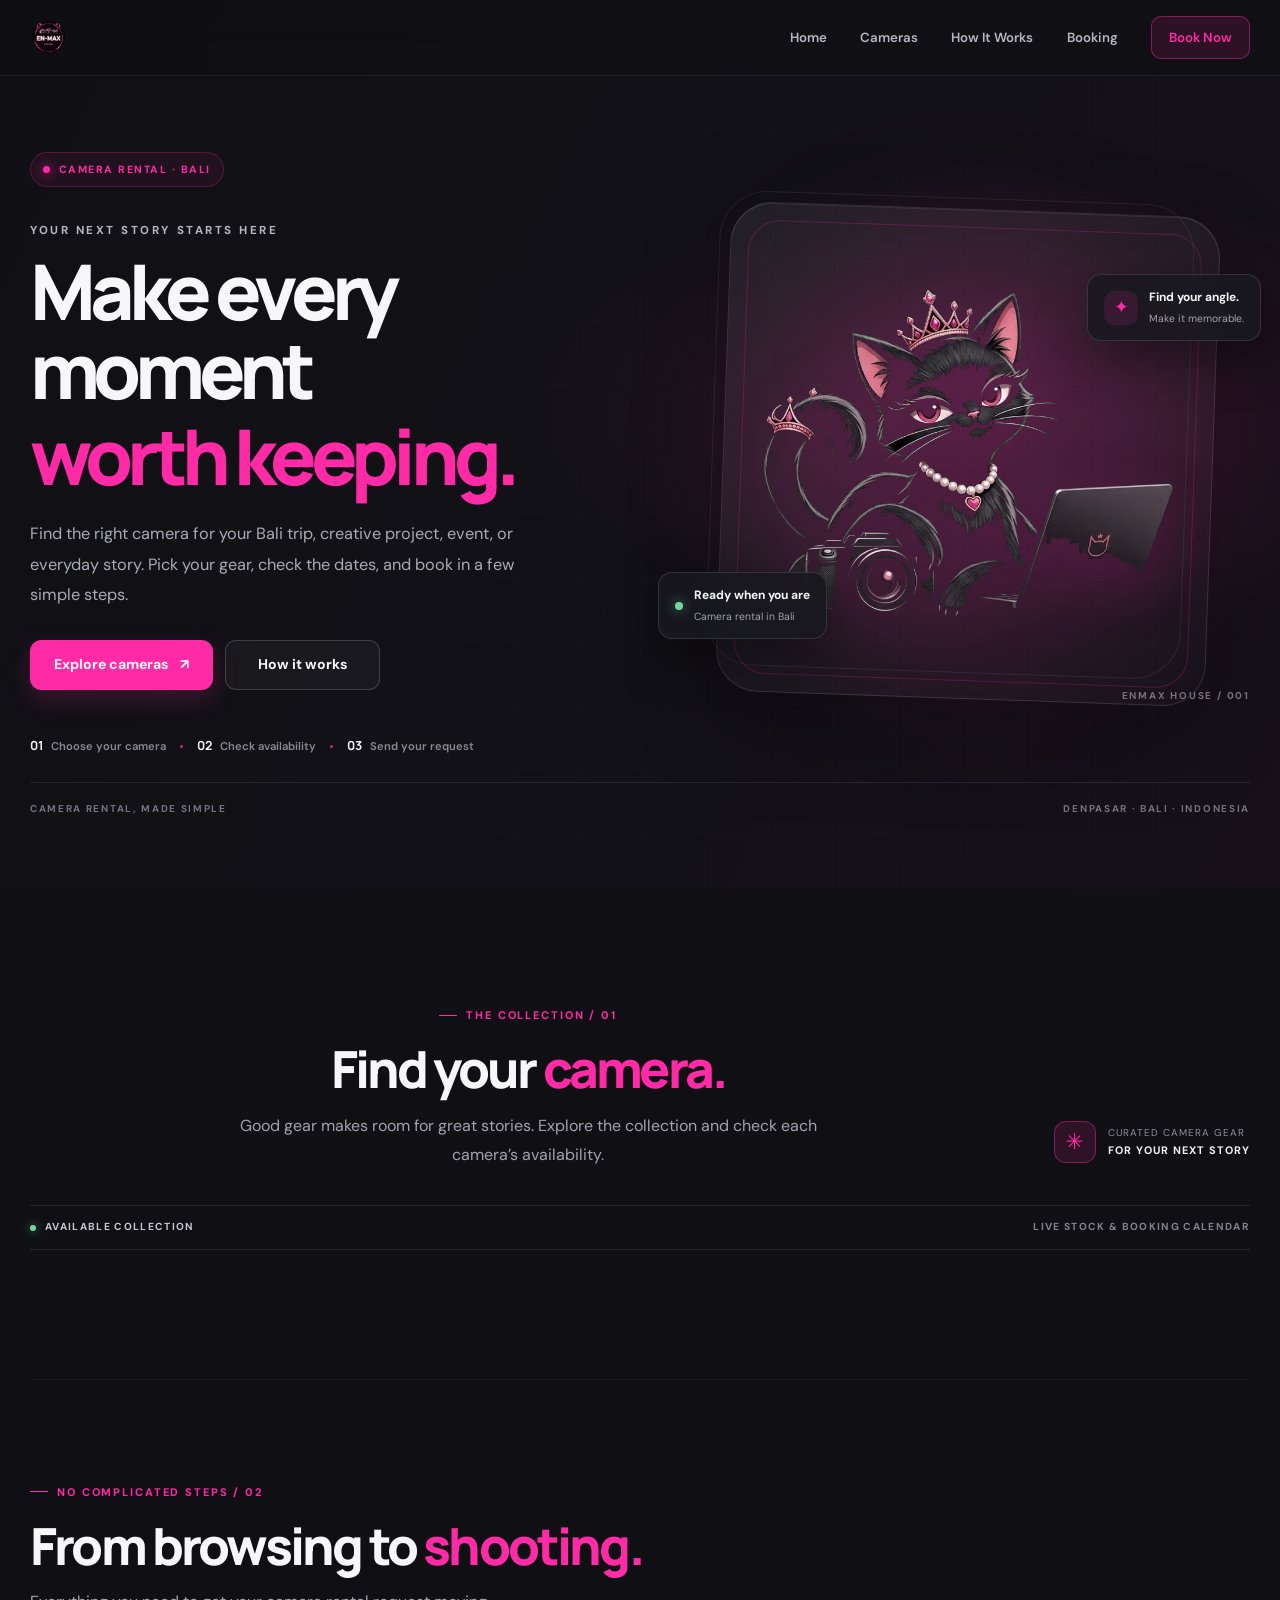
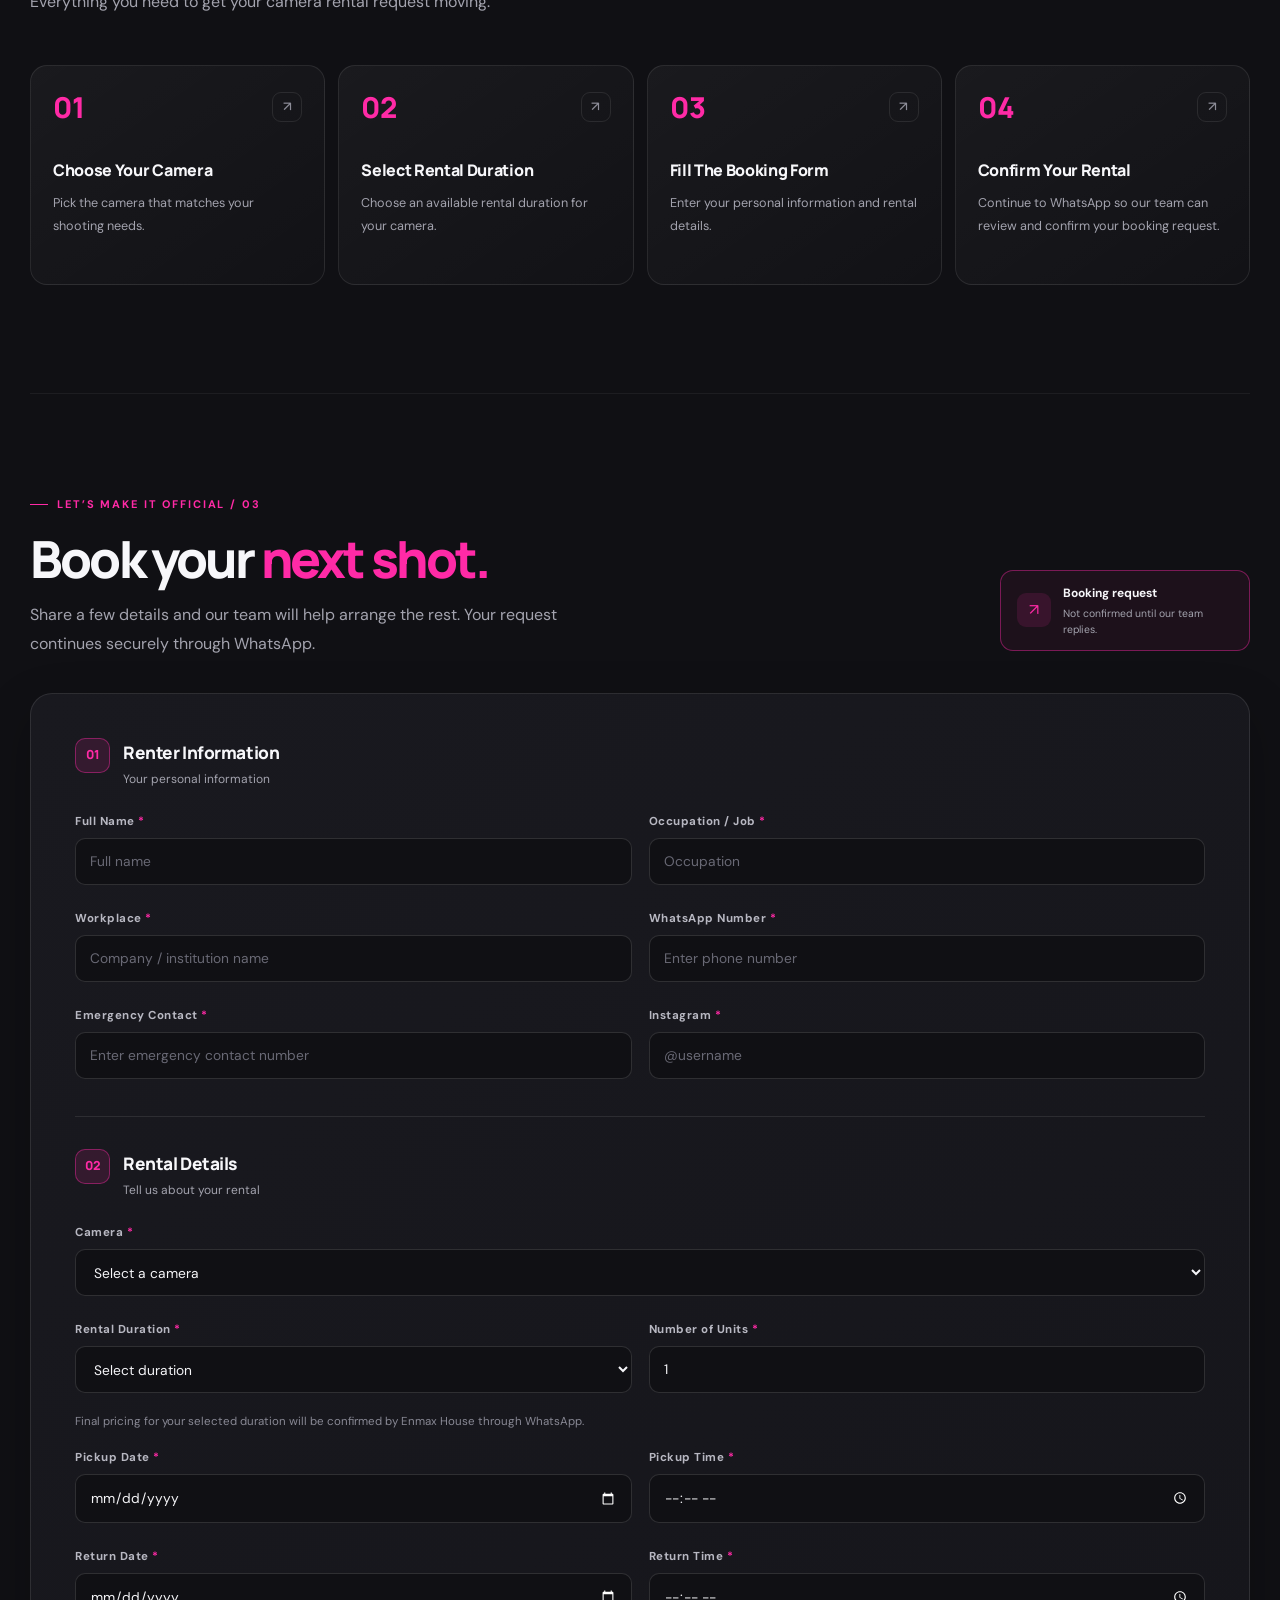
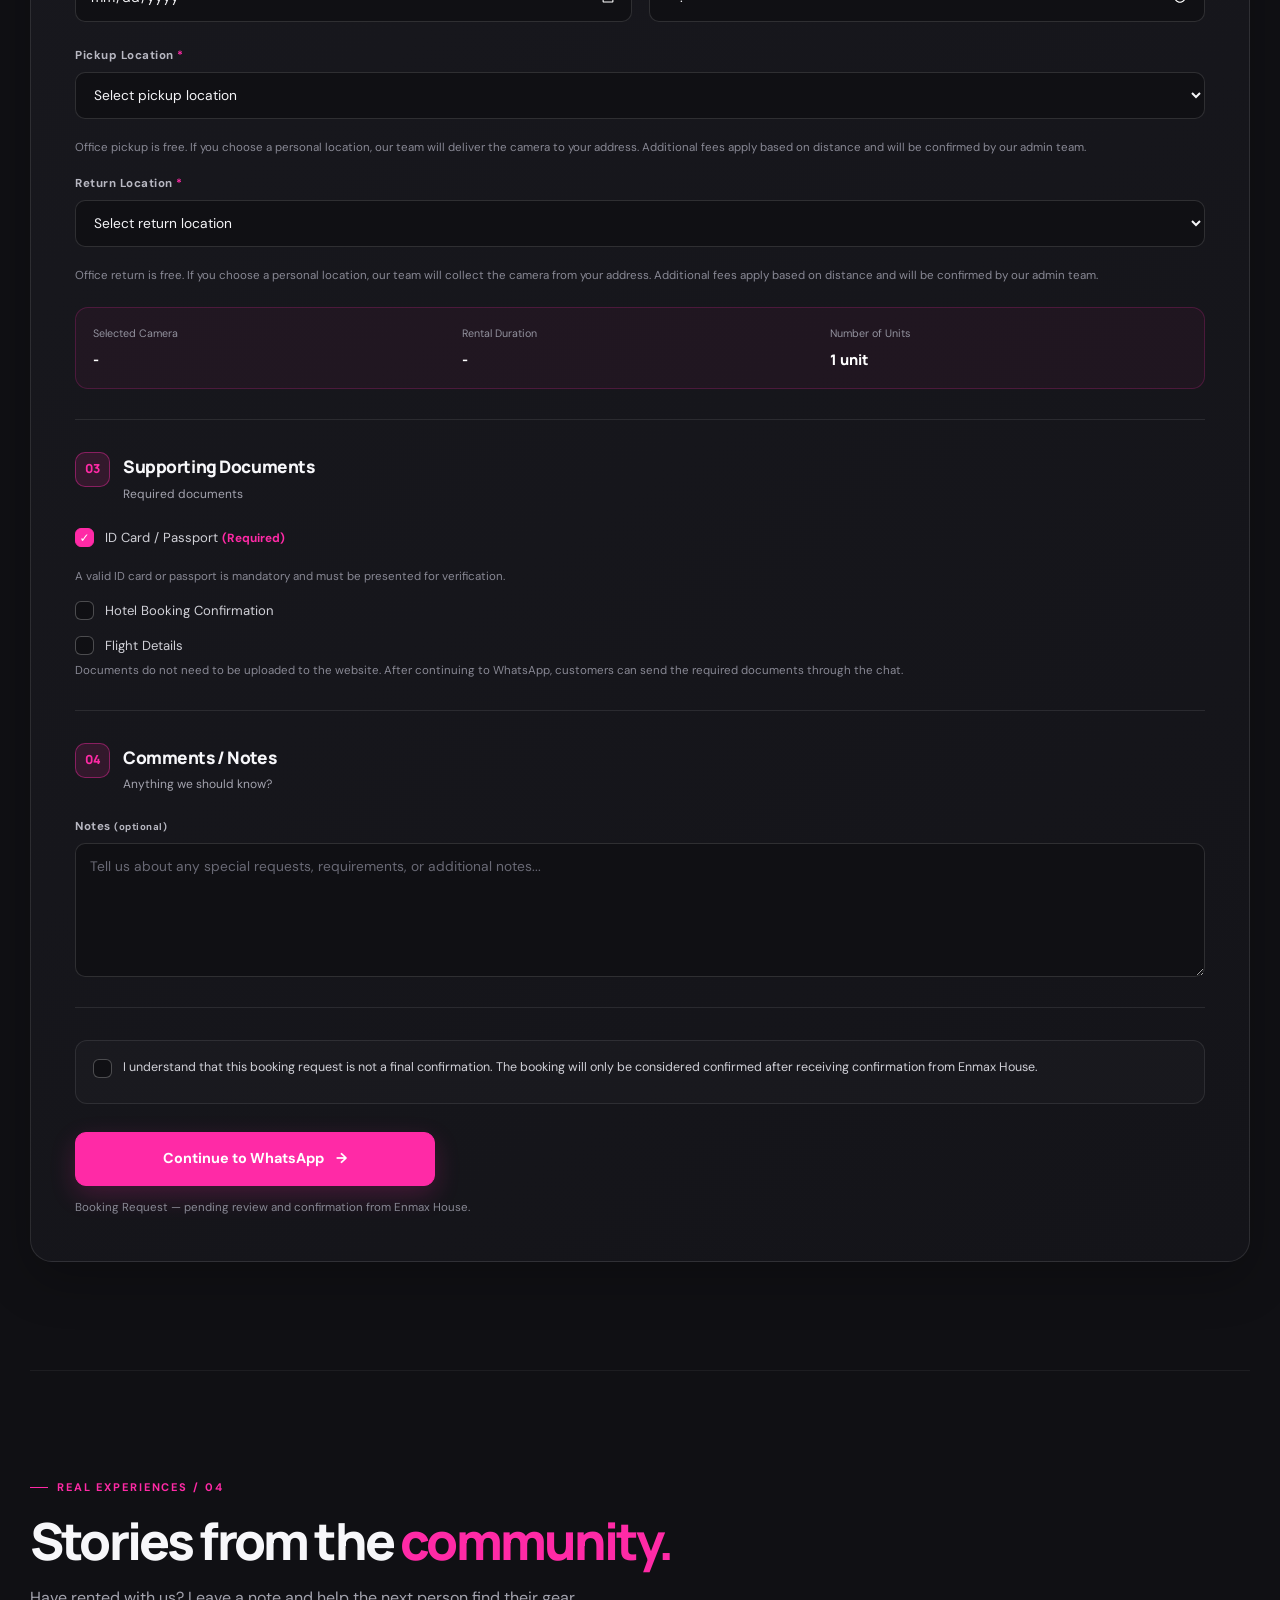
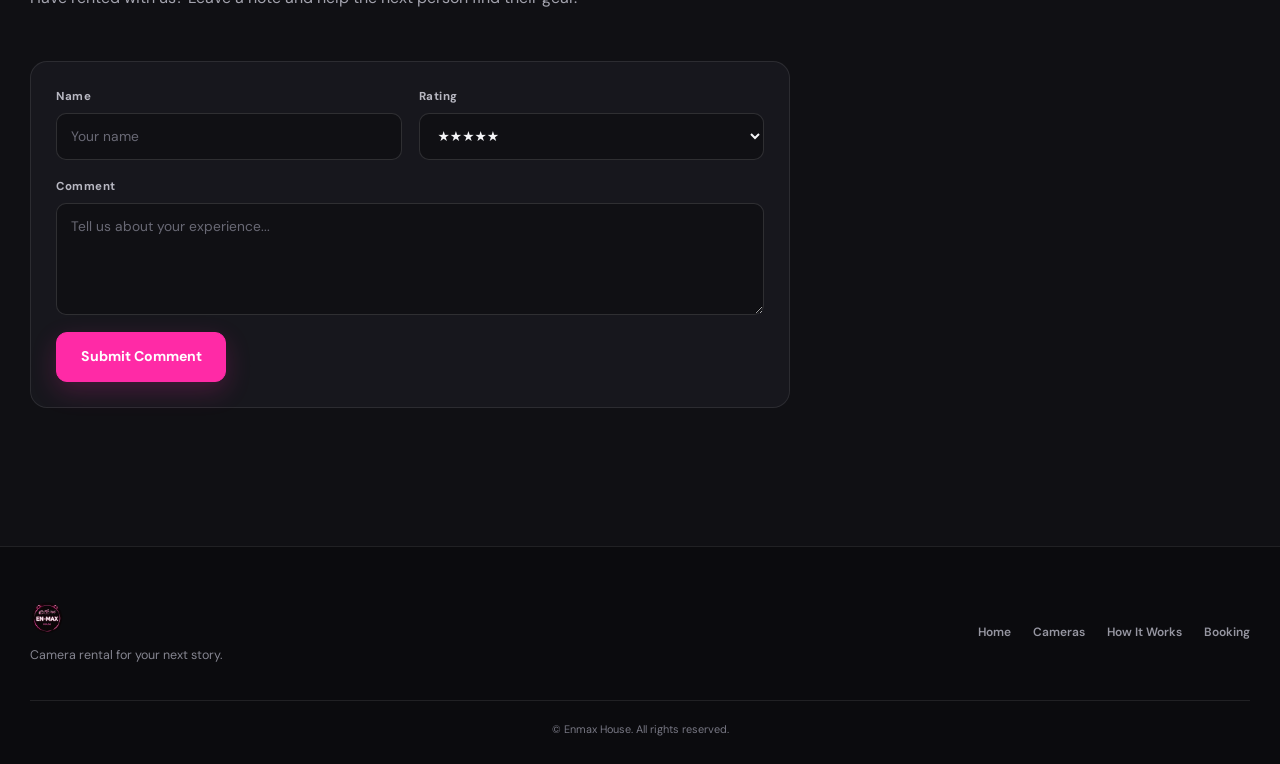
==== commit 59529b6c: "update" ====
--- a/index.html
+++ b/index.html
@@ -74,9 +74,9 @@
       <section class="hero" id="home">
         <div class="hero-inner">
           <div class="hero-content">
-            <span class="hero-label"
-              ><span class="status-dot"></span> CAMERA RENTAL · BALI</span
-            >
+            <span class="hero-label">
+              <span class="status-dot"></span> CAMERA RENTAL · BALI
+            </span>
             <p class="hero-eyebrow">YOUR NEXT STORY STARTS HERE</p>
             <h1>Make every moment <span>worth keeping.</span></h1>
             <p class="hero-description">
@@ -85,10 +85,12 @@
               few simple steps.
             </p>
             <div class="hero-actions">
-              <a href="#cameras" class="btn btn-primary"
-                >Explore cameras <span aria-hidden="true">↗</span></a
-              >
-              <a href="#how-it-works" class="btn btn-secondary">How it works</a>
+              <a href="#cameras" class="btn btn-primary">
+                Explore cameras <span aria-hidden="true">↗</span>
+              </a>
+              <a href="#how-it-works" class="btn btn-secondary">
+                How it works
+              </a>
             </div>
             <div class="hero-proof">
               <span><strong>01</strong> Choose your camera</span>
@@ -98,31 +100,33 @@
               <span><strong>03</strong> Send your request</span>
             </div>
           </div>
+
           <div class="hero-visual" aria-hidden="true">
             <div class="hero-visual-glow"></div>
             <div class="hero-image-frame">
               <img class="hero-cat" src="assets/cat-enmax-house.png" alt="" />
             </div>
             <div class="hero-float-card hero-float-top">
-              <span class="float-icon">✦</span
-              ><span
-                ><strong>Find your angle.</strong
-                ><small>Make it memorable.</small></span
-              >
+              <span class="float-icon">✦</span>
+              <span>
+                <strong>Find your angle.</strong>
+                <small>Make it memorable.</small>
+              </span>
             </div>
             <div class="hero-float-card hero-float-bottom">
-              <span class="float-live"></span
-              ><span
-                ><strong>Ready when you are</strong
-                ><small>Camera rental in Bali</small></span
-              >
+              <span class="float-live"></span>
+              <span>
+                <strong>Ready when you are</strong>
+                <small>Camera rental in Bali</small>
+              </span>
             </div>
             <span class="hero-visual-index">ENMAX HOUSE / 001</span>
           </div>
         </div>
+
         <div class="hero-bottom-line">
-          <span>CAMERA RENTAL, MADE SIMPLE</span
-          ><span>DENPASAR · BALI · INDONESIA</span>
+          <span>CAMERA RENTAL, MADE SIMPLE</span>
+          <span>DENPASAR · BALI · INDONESIA</span>
         </div>
       </section>
 
@@ -138,18 +142,19 @@
             </p>
           </div>
           <div class="catalog-side-note">
-            <span class="catalog-side-mark">✳</span
-            ><span
-              >CURATED CAMERA GEAR<br /><strong
-                >FOR YOUR NEXT STORY</strong
-              ></span
-            >
-          </div>
-        </div>
+            <span class="catalog-side-mark">✳</span>
+            <span>
+              CURATED CAMERA GEAR<br />
+              <strong>FOR YOUR NEXT STORY</strong>
+            </span>
+          </div>
+        </div>
+
         <div class="catalog-toolbar">
-          <span><i class="toolbar-dot"></i> AVAILABLE COLLECTION</span
-          ><span>LIVE STOCK &amp; BOOKING CALENDAR</span>
-        </div>
+          <span><i class="toolbar-dot"></i> AVAILABLE COLLECTION</span>
+          <span>LIVE STOCK &amp; BOOKING CALENDAR</span>
+        </div>
+
         <div class="camera-grid" id="cameraGrid"></div>
       </section>
 
@@ -200,11 +205,11 @@
             </p>
           </div>
           <div class="booking-heading-note">
-            <span class="booking-note-icon">↗</span
-            ><span
-              ><strong>Booking request</strong
-              ><small>Not confirmed until our team replies.</small></span
-            >
+            <span class="booking-note-icon">↗</span>
+            <span>
+              <strong>Booking request</strong>
+              <small>Not confirmed until our team replies.</small>
+            </span>
           </div>
         </div>
 
@@ -273,9 +278,9 @@
               </div>
 
               <div class="form-group">
-                <label for="emergencyContact"
-                  >Emergency Contact <span>*</span></label
-                >
+                <label for="emergencyContact">
+                  Emergency Contact <span>*</span>
+                </label>
                 <input
                   type="tel"
                   id="emergencyContact"
@@ -321,9 +326,9 @@
               </div>
 
               <div class="form-group">
-                <label for="rentalDuration"
-                  >Rental Duration <span>*</span></label
-                >
+                <label for="rentalDuration">
+                  Rental Duration <span>*</span>
+                </label>
                 <select id="rentalDuration" name="rentalDuration" required>
                   <option value="">Select duration</option>
                   <option value="6">6 hours</option>
@@ -338,9 +343,9 @@
               </div>
 
               <div class="form-group">
-                <label for="cameraQuantity"
-                  >Number of Units <span>*</span></label
-                >
+                <label for="cameraQuantity">
+                  Number of Units <span>*</span>
+                </label>
                 <input
                   type="number"
                   id="cameraQuantity"
@@ -377,32 +382,90 @@
                 <small class="error-message"></small>
               </div>
 
-              <div class="form-group">
-                <label for="pickupLocation"
-                  >Pickup Location <span>*</span></label
+              <!-- PICKUP LOCATION -->
+              <div class="form-group full-width">
+                <label for="pickupLocation">
+                  Pickup Location <span>*</span>
+                </label>
+
+                <select id="pickupLocation" name="pickupLocation" required>
+                  <option value="">Select pickup location</option>
+                  <option value="office">
+                    Office Enmax House — Free Delivery
+                  </option>
+                  <option value="personal">
+                    Personal Location — Additional Fee
+                  </option>
+                </select>
+
+                <small class="error-message"></small>
+
+                <div
+                  class="location-address-group"
+                  id="pickupAddressGroup"
+                  hidden
                 >
-                <input
-                  type="text"
-                  id="pickupLocation"
-                  name="pickupLocation"
-                  placeholder="Pickup location"
-                  required
-                />
-                <small class="error-message"></small>
-              </div>
-
-              <div class="form-group">
-                <label for="returnLocation"
-                  >Return Location <span>*</span></label
+                  <label for="pickupAddress">
+                    Pickup Address <span>*</span>
+                  </label>
+                  <textarea
+                    id="pickupAddress"
+                    name="pickupAddress"
+                    rows="3"
+                    placeholder="Enter your complete pickup address"
+                  ></textarea>
+                  <small class="error-message"></small>
+                </div>
+
+                <small class="form-note">
+                  Office pickup is free. If you choose a personal location, our
+                  team will deliver the camera to your address. Additional fees
+                  apply based on distance and will be confirmed by our admin
+                  team.
+                </small>
+              </div>
+
+              <!-- RETURN LOCATION -->
+              <div class="form-group full-width">
+                <label for="returnLocation">
+                  Return Location <span>*</span>
+                </label>
+
+                <select id="returnLocation" name="returnLocation" required>
+                  <option value="">Select return location</option>
+                  <option value="office">
+                    Office Enmax House — Free Delivery
+                  </option>
+                  <option value="personal">
+                    Personal Location — Additional Fee
+                  </option>
+                </select>
+
+                <small class="error-message"></small>
+
+                <div
+                  class="location-address-group"
+                  id="returnAddressGroup"
+                  hidden
                 >
-                <input
-                  type="text"
-                  id="returnLocation"
-                  name="returnLocation"
-                  placeholder="Return location"
-                  required
-                />
-                <small class="error-message"></small>
+                  <label for="returnAddress">
+                    Return Address <span>*</span>
+                  </label>
+                  <textarea
+                    id="returnAddress"
+                    name="returnAddress"
+                    rows="3"
+                    placeholder="Enter your complete return address"
+                  ></textarea>
+                  <small class="error-message"></small>
+                </div>
+
+                <small class="form-note">
+                  Office return is free. If you choose a personal location, our
+                  team will collect the camera from your address. Additional
+                  fees apply based on distance and will be confirmed by our
+                  admin team.
+                </small>
               </div>
             </div>
 
@@ -482,7 +545,7 @@
             </div>
 
             <div class="form-group">
-              <label for="comments">Notes <small>(optional)</small></label>
+              <label for="comments"> Notes <small>(optional)</small> </label>
               <textarea
                 id="comments"
                 name="comments"
